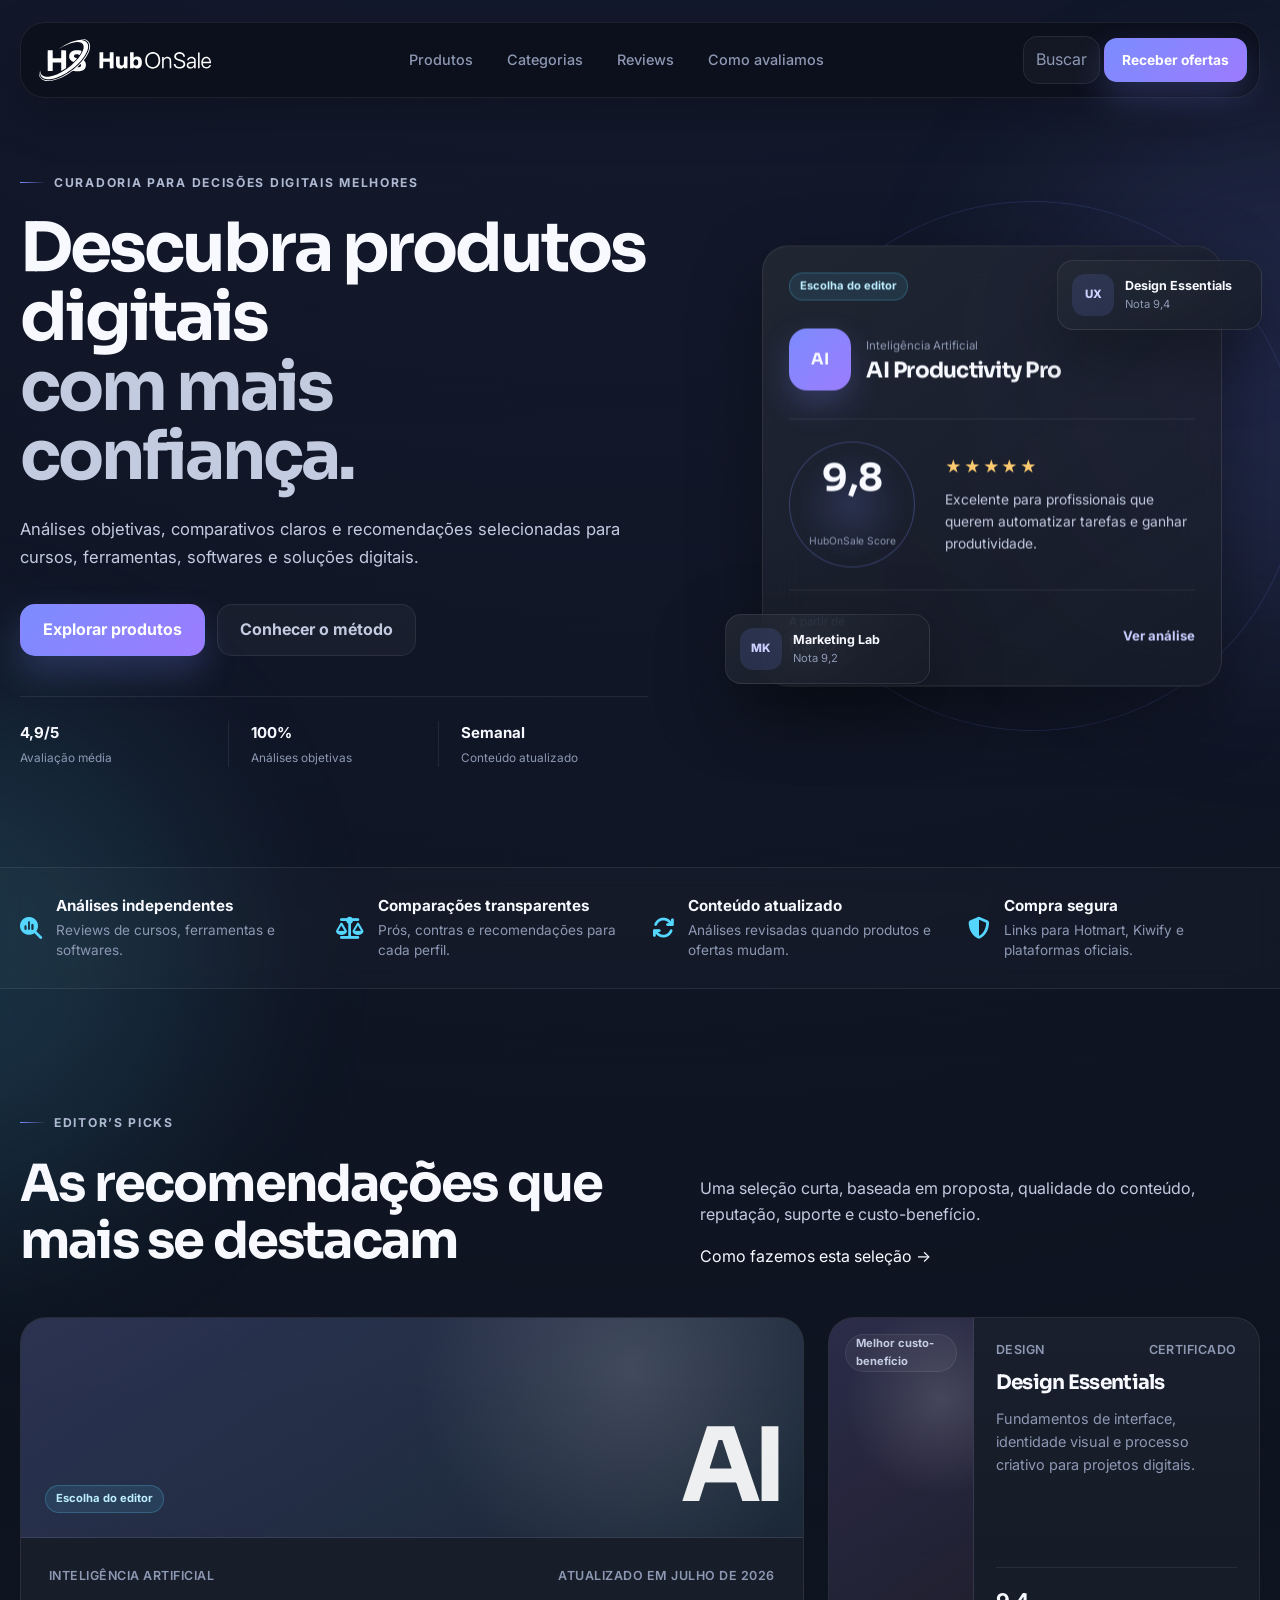
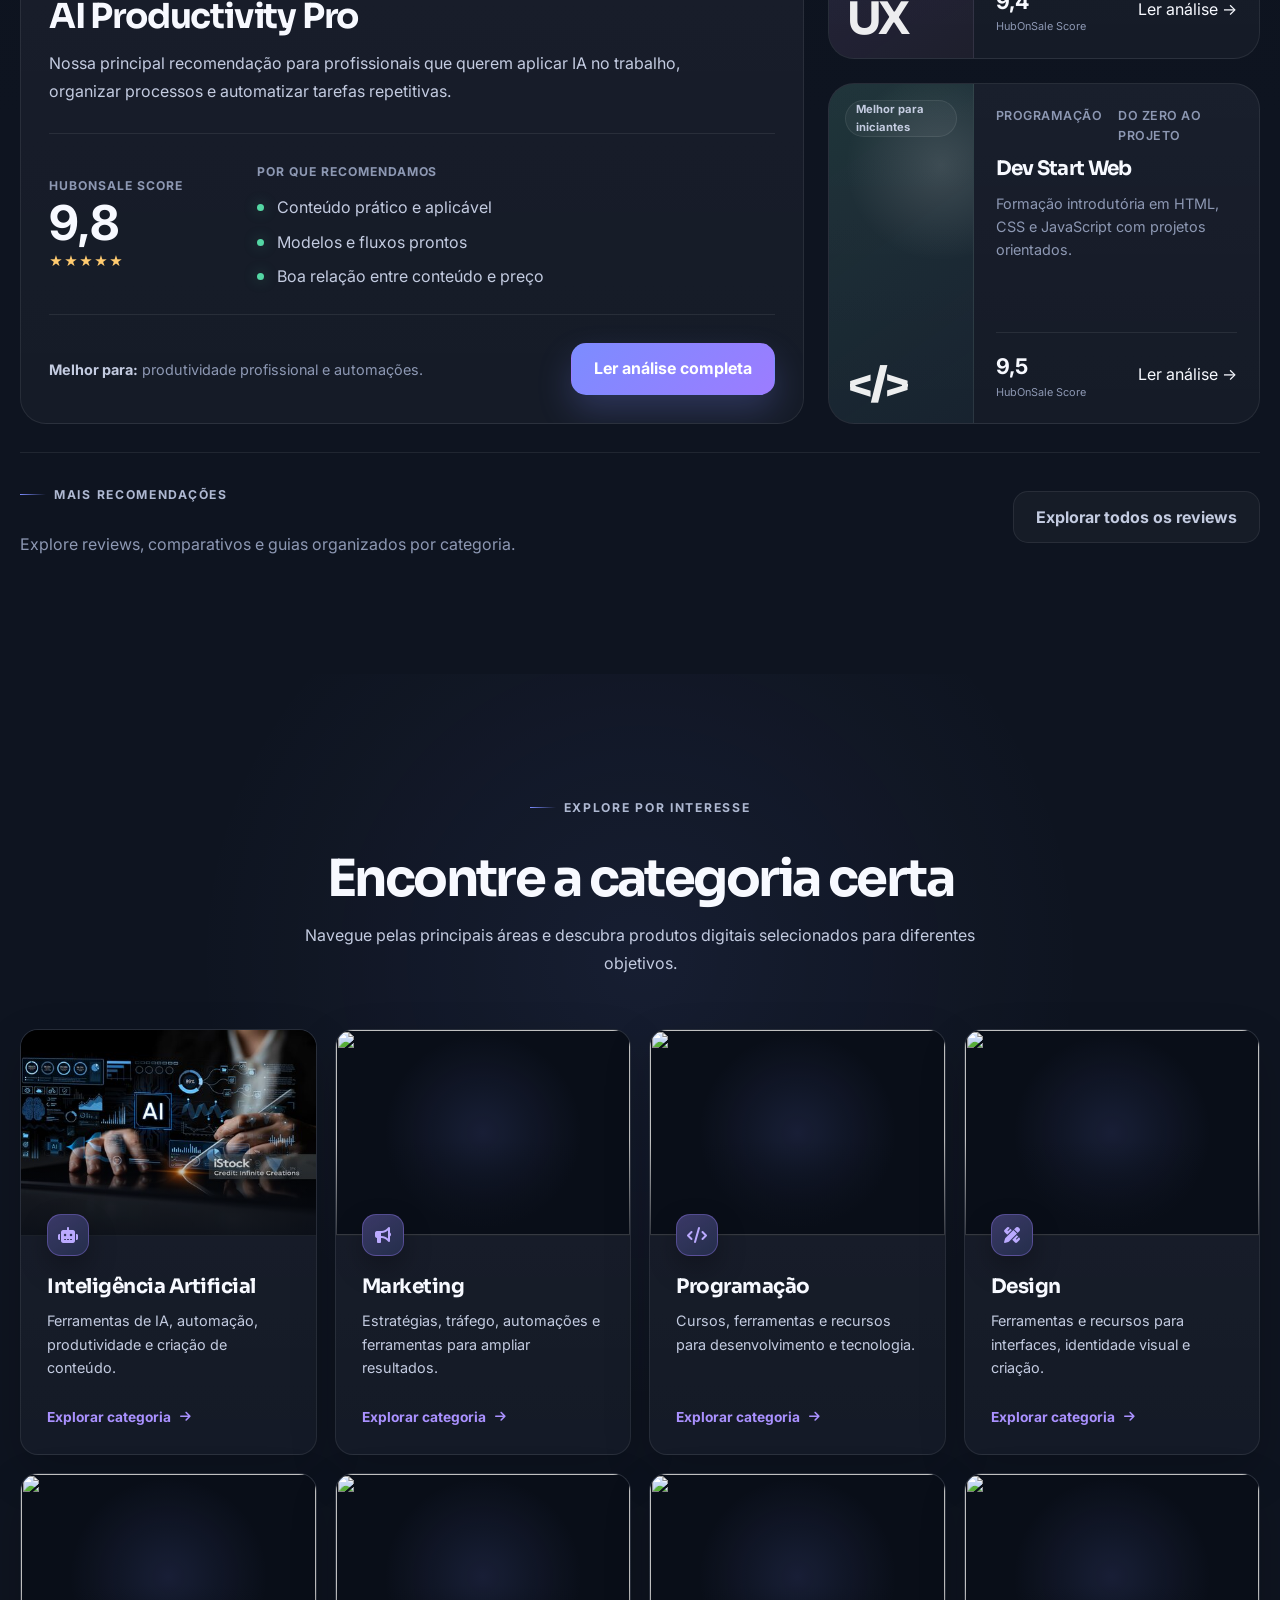
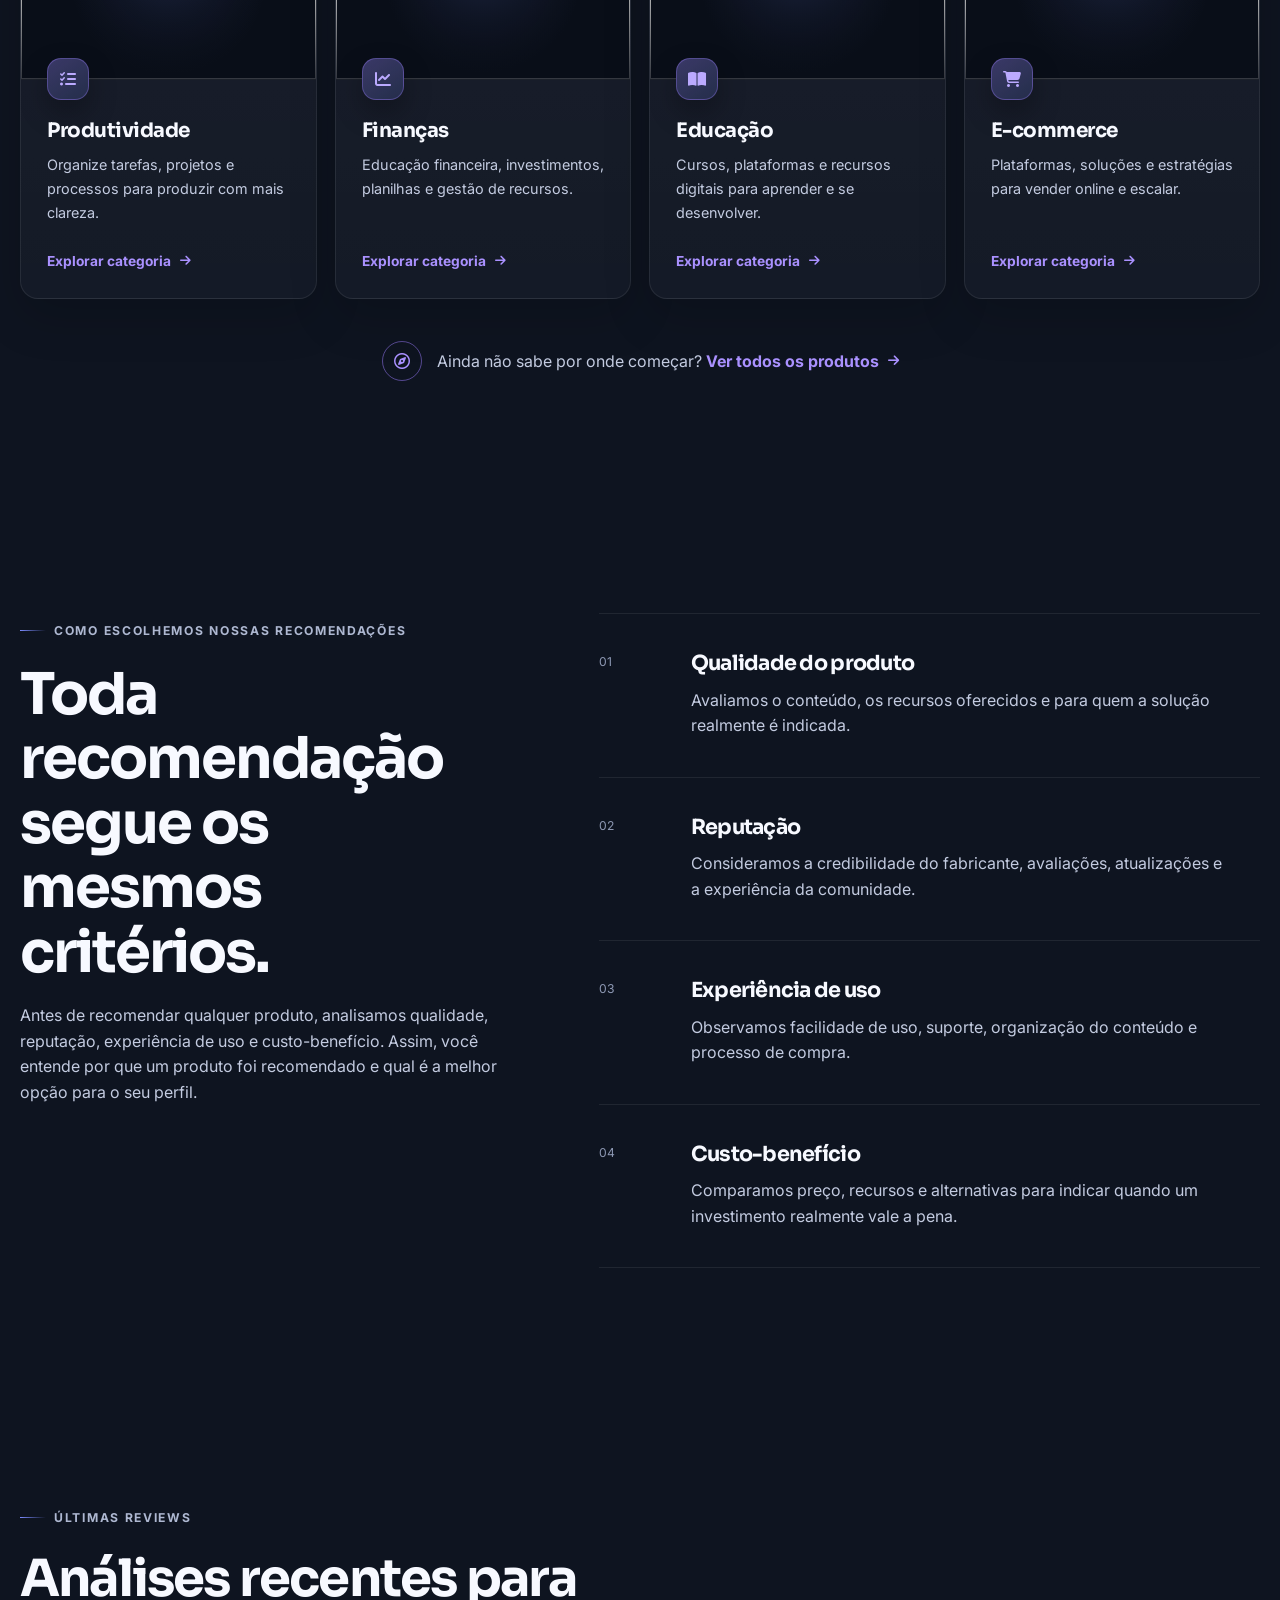
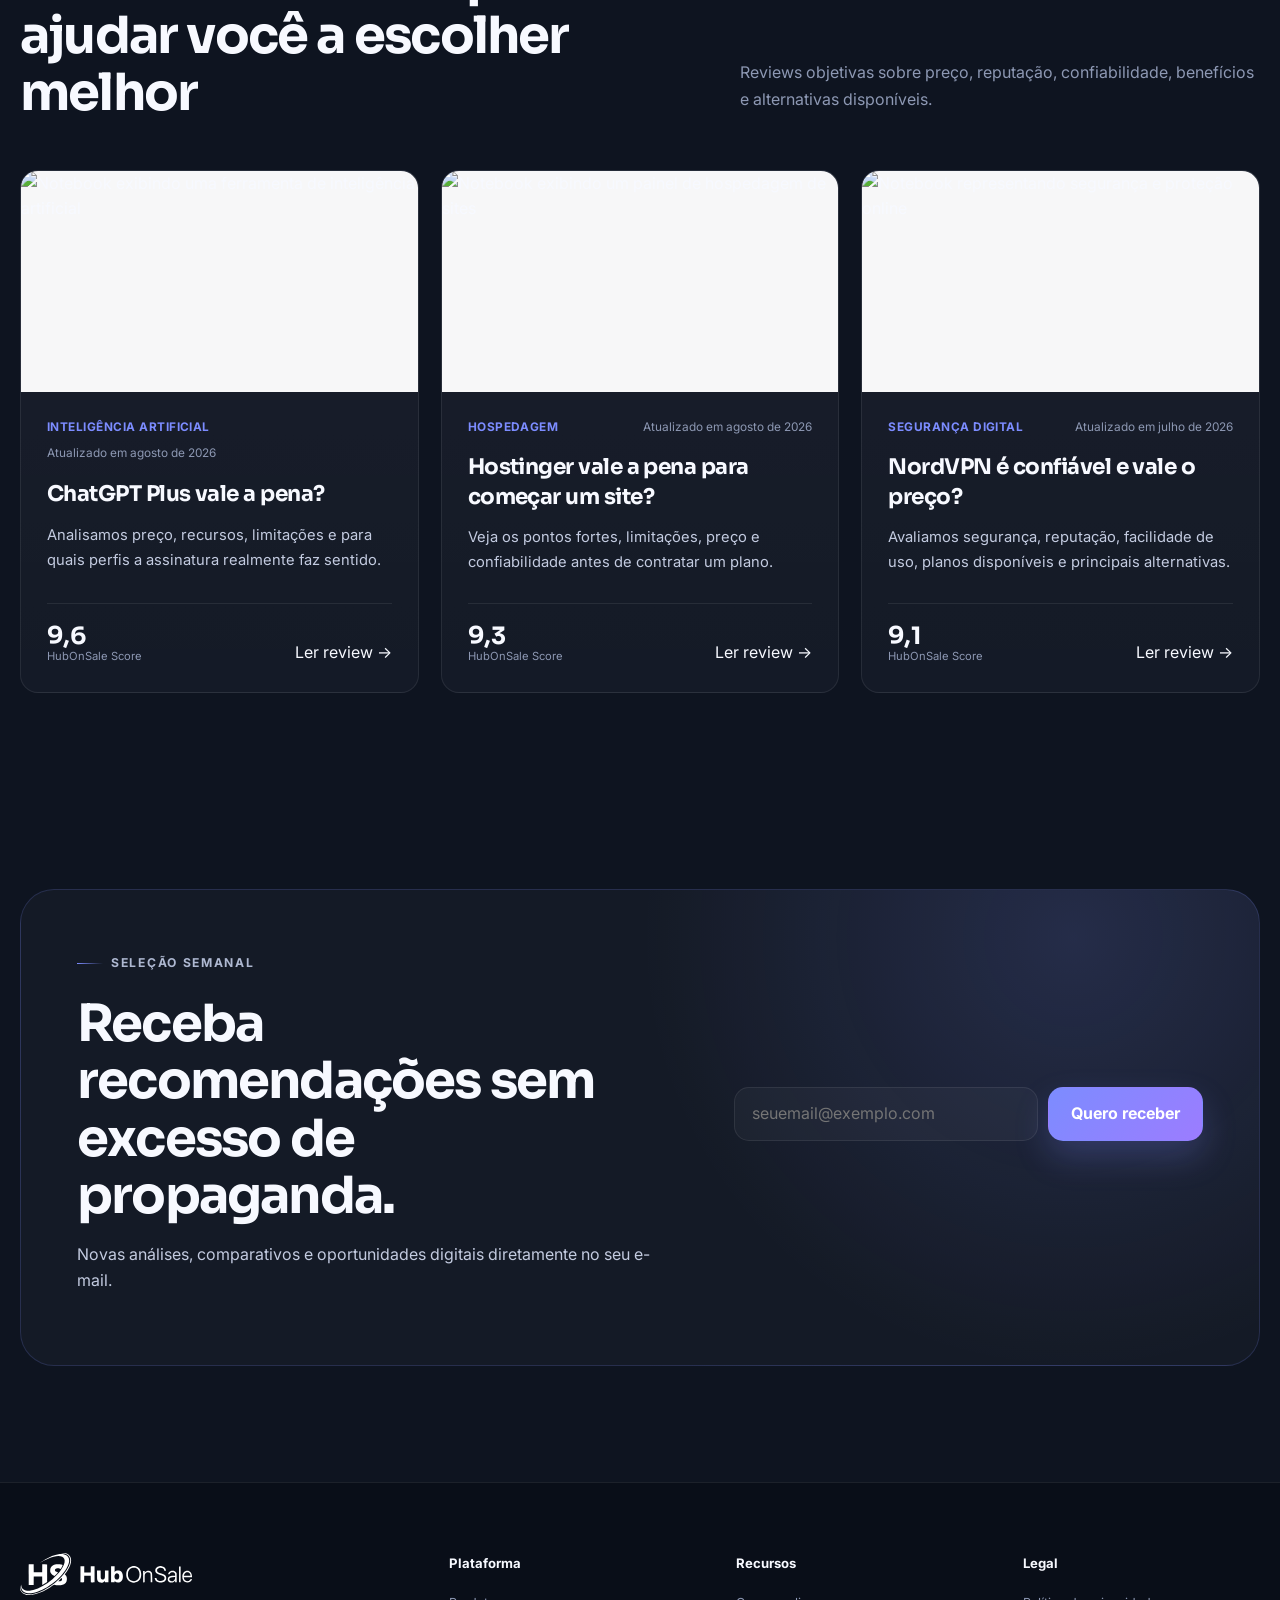
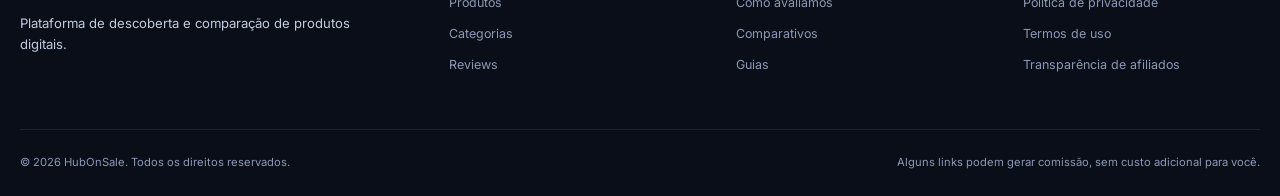
==== index.html @ 782e0d9f "feat: add latest reviews section with responsive design and updated content" ====
<!DOCTYPE html>
<html lang="pt-BR">
<head>
  <meta charset="UTF-8">
  <meta name="viewport" content="width=device-width, initial-scale=1.0">
  <meta name="description" content="Descubra, compare e escolha produtos digitais com análises objetivas e recomendações selecionadas pela HubOnSale.">
  <meta name="theme-color" content="#0b0f19">

  <title>HubOnSale | Recomendações e reviews de produtos digitais</title>

  <link rel="preconnect" href="https://fonts.googleapis.com">
  <link rel="preconnect" href="https://fonts.gstatic.com" crossorigin>
  <link rel="stylesheet" href="https://cdnjs.cloudflare.com/ajax/libs/font-awesome/6.5.2/css/all.min.css" />
  <link href="https://fonts.googleapis.com/css2?family=Inter:wght@400;500;600;700;800&family=Sora:wght@600;700&display=swap" rel="stylesheet">
  <link rel="icon" href="/favicon.svg" type="image/svg+xml">
  <link rel="icon" href="/favicon.ico" sizes="any">
  <link rel="apple-touch-icon" href="/apple-touch-icon.png">
  <link rel="manifest" href="/site.webmanifest">

  <link rel="stylesheet" href="css/style.css">
  <link rel="stylesheet" href="css/home-v1.css">
</head>

<body>
  <a class="skip-link" href="#conteudo">Ir para o conteúdo</a>

  <div class="site-glow site-glow--one" aria-hidden="true"></div>
  <div class="site-glow site-glow--two" aria-hidden="true"></div>

  <header class="site-header">
    <div class="nav-shell">
      <a class="brand" href="index.html" aria-label="HubOnSale">
        <img
          src="img/brand/hubonsale-logo-white.svg"
          alt="HubOnSale">
      </a>

      <nav class="main-nav aria-label="Navegação principal"">
        <a href="#produtos">Produtos</a>
        <a href="#categorias">Categorias</a>
        <a href="review-camera.html">Reviews</a>
        <a href="#metodologia">Como avaliamos</a>
      </nav>

      <div class="nav-actions">
        <button class="search-trigger">Buscar</button>
        <a class="btn btn-primary btn-small" href="#newsletter">
          Receber ofertas
        </a>
      </div>
    </div>
  </header>

  <main id="conteudo">
    <section class="hero section">
      <div class="container hero-grid">
        <div class="hero-copy">
          <span class="eyebrow">Curadoria para decisões digitais melhores</span>

          <h1>
            Descubra produtos digitais
            <span>com mais confiança.</span>
          </h1>

          <p class="hero-text">
            Análises objetivas, comparativos claros e recomendações selecionadas
            para cursos, ferramentas, softwares e soluções digitais.
          </p>

          <div class="hero-actions">
            <a class="btn btn-primary" href="#produtos">Explorar produtos</a>
            <a class="btn btn-secondary" href="#metodo">Conhecer o método</a>
          </div>

          <div class="hero-proof" aria-label="Indicadores de confiança">
            <div>
              <strong>4,9/5</strong>
              <span>Avaliação média</span>
            </div>
            <div>
              <strong>100%</strong>
              <span>Análises objetivas</span>
            </div>
            <div>
              <strong>Semanal</strong>
              <span>Conteúdo atualizado</span>
            </div>
          </div>
        </div>

        <div class="hero-visual" aria-label="Exemplo de avaliação HubOnSale">
          <div class="visual-orbit visual-orbit--large" aria-hidden="true"></div>
          <div class="visual-orbit visual-orbit--small" aria-hidden="true"></div>

          <article class="score-card glass-card">
            <div class="score-card__top">
              <span class="chip chip-accent">Escolha do editor</span>
              <span class="verified">Verificado</span>
            </div>

            <div class="score-card__product">
              <div class="product-avatar">AI</div>
              <div>
                <span class="card-kicker">Inteligência Artificial</span>
                <h2>AI Productivity Pro</h2>
              </div>
            </div>

            <div class="score-card__body">
              <div class="score-ring">
                <strong>9,8</strong>
                <span>HubOnSale Score</span>
              </div>

              <div class="score-details">
                <div class="stars" aria-label="5 de 5 estrelas">★★★★★</div>
                <p>Excelente para profissionais que querem automatizar tarefas e ganhar produtividade.</p>
              </div>
            </div>

            <div class="score-card__footer">
              <div>
                <span>A partir de</span>
                <strong>R$ 97</strong>
              </div>
              <a href="#produtos">Ver análise</a>
            </div>
          </article>

          <div class="mini-card mini-card--top glass-card">
            <span class="mini-card__icon">UX</span>
            <div>
              <strong>Design Essentials</strong>
              <span>Nota 9,4</span>
            </div>
          </div>

          <div class="mini-card mini-card--bottom glass-card">
            <span class="mini-card__icon">MK</span>
            <div>
              <strong>Marketing Lab</strong>
              <span>Nota 9,2</span>
            </div>
          </div>
        </div>
      </div>
    </section>

    <section class="trust-strip" aria-label="Por que confiar na HubOnSale">
      <div class="container trust-grid">

        <article class="trust-item">
          <i class="fa-solid fa-magnifying-glass-chart" aria-hidden="true"></i>
          <div>
            <strong>Análises independentes</strong>
            <span>Reviews de cursos, ferramentas e softwares.</span>
          </div>
        </article>

        <article class="trust-item">
          <i class="fa-solid fa-scale-balanced" aria-hidden="true"></i>
          <div>
            <strong>Comparações transparentes</strong>
            <span>Prós, contras e recomendações para cada perfil.</span>
          </div>
        </article>
       
        <article class="trust-item">
          <i class="fa-solid fa-arrows-rotate" aria-hidden="true"></i>
          <div>
            <strong>Conteúdo atualizado</strong>
            <span>Análises revisadas quando produtos e ofertas mudam.</span>
          </div>
        </article>

        <article class="trust-item">
          <i class="fa-solid fa-shield-halved" aria-hidden="true"></i>
          <div>
            <strong>Compra segura</strong>
            <span>Links para Hotmart, Kiwify e plataformas oficiais.</span>
          </div>
        </article>

      </div>
    </section>

    <section class="section editor-picks-section" id="produtos" aria-labelledby="editor-picks-title">
      <div class="container">
        <div class="section-heading editor-picks-heading">
          <div>
            <span class="eyebrow">Editor’s Picks</span>
            <h2 id="editor-picks-title">As recomendações que mais se destacam</h2>
          </div>
          <div class="editor-picks-intro">
            <p>Uma seleção curta, baseada em proposta, qualidade do conteúdo, reputação, suporte e custo-benefício.</p>
            <a class="inline-link" href="#metodo">Como fazemos esta seleção <span aria-hidden="true">→</span></a>
          </div>
        </div>

        <div class="editor-picks-layout">
          <article class="editor-pick editor-pick--primary">
            <div class="editor-pick__visual visual-ai" aria-hidden="true">
              <span class="chip chip-accent">Escolha do editor</span>
              <span class="editor-pick__symbol">AI</span>
            </div>
            <div class="editor-pick__content">
              <div class="editor-pick__meta"><span>Inteligência Artificial</span><span>Atualizado em julho de 2026</span></div>
              <h3>AI Productivity Pro</h3>
              <p class="editor-pick__summary">Nossa principal recomendação para profissionais que querem aplicar IA no trabalho, organizar processos e automatizar tarefas repetitivas.</p>
              <div class="editor-pick__verdict">
                <div class="editor-pick__score" aria-label="HubOnSale Score 9,8 de 10"><span>HubOnSale Score</span><strong>9,8</strong><small aria-hidden="true">★★★★★</small></div>
                <div><span class="editor-pick__label">Por que recomendamos</span><ul class="editor-pick__reasons"><li>Conteúdo prático e aplicável</li><li>Modelos e fluxos prontos</li><li>Boa relação entre conteúdo e preço</li></ul></div>
              </div>
              <div class="editor-pick__footer"><p><strong>Melhor para:</strong> produtividade profissional e automações.</p><a class="btn btn-primary" href="#">Ler análise completa</a></div>
            </div>
          </article>

          <div class="editor-picks-secondary">
            <article class="editor-pick editor-pick--compact">
              <div class="editor-pick__visual visual-design" aria-hidden="true"><span class="chip chip-muted">Melhor custo-benefício</span><span class="editor-pick__symbol">UX</span></div>
              <div class="editor-pick__content">
                <div class="editor-pick__meta"><span>Design</span><span>Certificado</span></div>
                <h3>Design Essentials</h3><p>Fundamentos de interface, identidade visual e processo criativo para projetos digitais.</p>
                <div class="editor-pick__compact-footer"><div class="editor-pick__compact-score"><strong>9,4</strong><span>HubOnSale Score</span></div><a class="inline-link" href="#">Ler análise <span aria-hidden="true">→</span></a></div>
              </div>
            </article>
            <article class="editor-pick editor-pick--compact">
              <div class="editor-pick__visual visual-code" aria-hidden="true"><span class="chip chip-muted">Melhor para iniciantes</span><span class="editor-pick__symbol">&lt;/&gt;</span></div>
              <div class="editor-pick__content">
                <div class="editor-pick__meta"><span>Programação</span><span>Do zero ao projeto</span></div>
                <h3>Dev Start Web</h3><p>Formação introdutória em HTML, CSS e JavaScript com projetos orientados.</p>
                <div class="editor-pick__compact-footer"><div class="editor-pick__compact-score"><strong>9,5</strong><span>HubOnSale Score</span></div><a class="inline-link" href="#">Ler análise <span aria-hidden="true">→</span></a></div>
              </div>
            </article>
          </div>
        </div>

        <div class="editor-picks-more">
          <div><span class="eyebrow">Mais recomendações</span><p>Explore reviews, comparativos e guias organizados por categoria.</p></div>
          <a class="btn btn-secondary" href="#reviews">Explorar todos os reviews</a>
        </div>
      </div>
    </section>

    <section class="section interest-section" id="categorias">
  <div class="container">

    <div class="interest-heading">
      <span class="eyebrow">Explore por interesse</span>
      <h2>Encontre a categoria certa</h2>
      <p>
        Navegue pelas principais áreas e descubra produtos digitais
        selecionados para diferentes objetivos.
      </p>
    </div>

     <!-- Grid de Categorias (8 Cards) -->
    <div class="interest-grid">

      <a class="interest-card" href="#" aria-label="Explorar Inteligência Artificial">
        <div class="interest-card__visual">
          <img
            src="img/home/ia-automa.jpg"
            alt=""
            width="600"
            height="360"
            loading="lazy">
        </div>

        <div class="interest-card__content">
          <span class="interest-card__icon" aria-hidden="true">
            <i class="fa-solid fa-robot"></i>
          </span>

          <h3>Inteligência Artificial</h3>

          <p>
            Ferramentas de IA, automação, produtividade e criação de conteúdo.
          </p>

          <span class="interest-card__link">
            Explorar categoria
            <i class="fa-solid fa-arrow-right" aria-hidden="true"></i>
          </span>
        </div>
      </a>

      <a class="interest-card" href="#" aria-label="Explorar Marketing">
        <div class="interest-card__visual">
          <img
            src="https://picsum.photos/id/0/400/250"
            alt=""
            width="600"
            height="360"
            loading="lazy">
        </div>

        <div class="interest-card__content">
          <span class="interest-card__icon" aria-hidden="true">
            <i class="fa-solid fa-bullhorn"></i>
          </span>

          <h3>Marketing</h3>

          <p>
            Estratégias, tráfego, automações e ferramentas para ampliar resultados.
          </p>

          <span class="interest-card__link">
            Explorar categoria
            <i class="fa-solid fa-arrow-right" aria-hidden="true"></i>
          </span>
        </div>
      </a>

      <a class="interest-card" href="#" aria-label="Explorar Programação">
        <div class="interest-card__visual">
          <img
            src="https://picsum.photos/id/1/400/250"
            alt=""
            width="600"
            height="360"
            loading="lazy">
        </div>

        <div class="interest-card__content">
          <span class="interest-card__icon" aria-hidden="true">
            <i class="fa-solid fa-code"></i>
          </span>

          <h3>Programação</h3>

          <p>
            Cursos, ferramentas e recursos para desenvolvimento e tecnologia.
          </p>

          <span class="interest-card__link">
            Explorar categoria
            <i class="fa-solid fa-arrow-right" aria-hidden="true"></i>
          </span>
        </div>
      </a>

      <a class="interest-card" href="#" aria-label="Explorar Design">
        <div class="interest-card__visual">
          <img
            src="https://picsum.photos/id/106/400/250"
            alt=""
            width="600"
            height="360"
            loading="lazy">
        </div>

        <div class="interest-card__content">
          <span class="interest-card__icon" aria-hidden="true">
            <i class="fa-solid fa-pen-ruler"></i>
          </span>

          <h3>Design</h3>

          <p>
            Ferramentas e recursos para interfaces, identidade visual e criação.
          </p>

          <span class="interest-card__link">
            Explorar categoria
            <i class="fa-solid fa-arrow-right" aria-hidden="true"></i>
          </span>
        </div>
      </a>

      <a class="interest-card" href="#" aria-label="Explorar Produtividade">
        <div class="interest-card__visual">
          <img
            src="https://picsum.photos/id/119/400/250"
            alt=""
            width="600"
            height="360"
            loading="lazy">
        </div>

        <div class="interest-card__content">
          <span class="interest-card__icon" aria-hidden="true">
            <i class="fa-solid fa-list-check"></i>
          </span>

          <h3>Produtividade</h3>

          <p>
            Organize tarefas, projetos e processos para produzir com mais clareza.
          </p>

          <span class="interest-card__link">
            Explorar categoria
            <i class="fa-solid fa-arrow-right" aria-hidden="true"></i>
          </span>
        </div>
      </a>

      <a class="interest-card" href="#" aria-label="Explorar Finanças">
        <div class="interest-card__visual">
          <img
            src="https://picsum.photos/id/180/400/250"
            alt=""
            width="600"
            height="360"
            loading="lazy">
        </div>

        <div class="interest-card__content">
          <span class="interest-card__icon" aria-hidden="true">
            <i class="fa-solid fa-chart-line"></i>
          </span>

          <h3>Finanças</h3>

          <p>
            Educação financeira, investimentos, planilhas e gestão de recursos.
          </p>

          <span class="interest-card__link">
            Explorar categoria
            <i class="fa-solid fa-arrow-right" aria-hidden="true"></i>
          </span>
        </div>
      </a>

      <a class="interest-card" href="#" aria-label="Explorar Educação">
        <div class="interest-card__visual">
          <img
            src="https://picsum.photos/id/0/400/250"
            alt=""
            width="600"
            height="360"
            loading="lazy">
        </div>

        <div class="interest-card__content">
          <span class="interest-card__icon" aria-hidden="true">
            <i class="fa-solid fa-book-open"></i>
          </span>

          <h3>Educação</h3>

          <p>
            Cursos, plataformas e recursos digitais para aprender e se desenvolver.
          </p>

          <span class="interest-card__link">
            Explorar categoria
            <i class="fa-solid fa-arrow-right" aria-hidden="true"></i>
          </span>
        </div>
      </a>

      <a class="interest-card" href="review-camera.html" aria-label="Explorar E-commerce">
        <div class="interest-card__visual">
          <img
            src="https://picsum.photos/id/250/400/250"
            alt=""
            width="600"
            height="360"
            loading="lazy">
        </div>

        <div class="interest-card__content">
          <span class="interest-card__icon" aria-hidden="true">
            <i class="fa-solid fa-cart-shopping"></i>
          </span>

          <h3>E-commerce</h3>

          <p>
            Plataformas, soluções e estratégias para vender online e escalar.
          </p>

          <span class="interest-card__link">
            Explorar categoria
            <i class="fa-solid fa-arrow-right" aria-hidden="true"></i>
          </span>
        </div>
      </a>

    </div>

    <div class="interest-footer">
      <span class="interest-footer__icon" aria-hidden="true">
        <i class="fa-regular fa-compass"></i>
      </span>

      <p>
        Ainda não sabe por onde começar?
        <a href="#produtos">
          Ver todos os produtos
          <i class="fa-solid fa-arrow-right" aria-hidden="true"></i>
        </a>
      </p>
    </div>

  </div>
</section>

    <section class="section" id="metodologia">
  <div class="container method-grid">

    <div class="method-copy">
      <span class="eyebrow">Como escolhemos nossas recomendações</span>

      <h2>Toda recomendação segue os mesmos critérios.</h2>

      <p>
        Antes de recomendar qualquer produto, analisamos qualidade,
        reputação, experiência de uso e custo-benefício. Assim, você
        entende por que um produto foi recomendado e qual é a melhor
        opção para o seu perfil.
      </p>
    </div>

    <div class="method-list">

      <article>
        <span>01</span>
        <div>
          <h3>Qualidade do produto</h3>
          <p>
            Avaliamos o conteúdo, os recursos oferecidos e para quem
            a solução realmente é indicada.
          </p>
        </div>
      </article>

      <article>
        <span>02</span>
        <div>
          <h3>Reputação</h3>
          <p>
            Consideramos a credibilidade do fabricante, avaliações,
            atualizações e a experiência da comunidade.
          </p>
        </div>
      </article>

      <article>
        <span>03</span>
        <div>
          <h3>Experiência de uso</h3>
          <p>
            Observamos facilidade de uso, suporte, organização do
            conteúdo e processo de compra.
          </p>
        </div>
      </article>

      <article>
        <span>04</span>
        <div>
          <h3>Custo-benefício</h3>
          <p>
            Comparamos preço, recursos e alternativas para indicar
            quando um investimento realmente vale a pena.
          </p>
        </div>
      </article>

    </div>

  </div>
</section>

    <section class="section latest-reviews-section" id="reviews">
      <div class="container">

        <div class="section-heading latest-reviews-heading">
          <div>
          <span class="eyebrow">Últimas reviews</span>
          <h2>Análises recentes para ajudar você a escolher melhor</h2>
        </div>

        <p>
          Reviews objetivas sobre preço, reputação, confiabilidade,
          benefícios e alternativas disponíveis.
        </p>
      </div>

      <div class="latest-reviews-grid">

        <article class="latest-review-card">
          <a class="latest-review-card__image" href="review-chatgpt-plus.html" aria-label="Ler review do ChatGPT Plus">
           <img src="https://images.unsplash.com/photo-1496171367470-9ed9a91ea931" alt="Notebook exibindo uma ferramenta de inteligência artificial" width="600" height="360" loading="lazy">
          </a>

          <div class="latest-review-card__content">
            <div class="latest-review-card__meta">
              <span>Inteligência Artificial</span>
              <time datetime="2026-08-04">Atualizado em agosto de 2026</time>
            </div>

            <h3>
              <a href="review-chatgpt-plus.html">
              ChatGPT Plus vale a pena?
              </a>
            </h3>

            <p>
              Analisamos preço, recursos, limitações e para quais perfis
              a assinatura realmente faz sentido.
            </p>

            <div class="latest-review-card__footer">
              <span class="latest-review-card__score">
                <strong>9,6</strong>
                HubOnSale Score
              </span>

              <a class="inline-link" href="review-chatgpt-plus.html">
                Ler review
                <span aria-hidden="true">→</span>
              </a>
            </div>
          </div>
        </article>

        <article class="latest-review-card">
          <a
          class="latest-review-card__image"
          href="review-hostinger.html"
          aria-label="Ler review da Hostinger"
        >
          <img
            src="https://images.unsplash.com/photo-1518770660439-4636190af475"
            alt="Notebook exibindo um painel de hospedagem de sites"
            width="600"
            height="360"
            loading="lazy"
          >
        </a>

        <div class="latest-review-card__content">
          <div class="latest-review-card__meta">
            <span>Hospedagem</span>
            <time datetime="2026-08-01">Atualizado em agosto de 2026</time>
          </div>

          <h3>
            <a href="review-hostinger.html">
              Hostinger vale a pena para começar um site?
            </a>
          </h3>

          <p>
            Veja os pontos fortes, limitações, preço e confiabilidade
            antes de contratar um plano.
          </p>

          <div class="latest-review-card__footer">
            <span class="latest-review-card__score">
              <strong>9,3</strong>
              HubOnSale Score
            </span>

            <a class="inline-link" href="review-hostinger.html">
              Ler review
              <span aria-hidden="true">→</span>
            </a>
          </div>
        </div>
      </article>

      <article class="latest-review-card">
        <a
          class="latest-review-card__image"
          href="review-nordvpn.html"
          aria-label="Ler review da NordVPN"
        >
          <img
            src="https://images.unsplash.com/photo-1516321318423-f06f85e504b3"
            alt="Notebook representando segurança e proteção online"
            width="600"
            height="360"
            loading="lazy"
          >
        </a>

        <div class="latest-review-card__content">
          <div class="latest-review-card__meta">
            <span>Segurança digital</span>
            <time datetime="2026-07-28">Atualizado em julho de 2026</time>
          </div>

          <h3>
            <a href="review-nordvpn.html">
              NordVPN é confiável e vale o preço?
            </a>
          </h3>

          <p>
            Avaliamos segurança, reputação, facilidade de uso,
            planos disponíveis e principais alternativas.
          </p>

          <div class="latest-review-card__footer">
            <span class="latest-review-card__score">
              <strong>9,1</strong>
              HubOnSale Score
            </span>

            <a class="inline-link" href="review-nordvpn.html">
              Ler review
              <span aria-hidden="true">→</span>
            </a>
          </div>
        </div>
      </article>

    </div>

  </div>
</section>

    <section class="newsletter section">
      <div class="container newsletter-card">
        <div>
          <span class="eyebrow">Seleção semanal</span>
          <h2>Receba recomendações sem excesso de propaganda.</h2>
          <p>Novas análises, comparativos e oportunidades digitais diretamente no seu e-mail.</p>
        </div>

        <form id="newsletterForm" class="newsletter-form">
          <label>
            <span class="sr-only">Seu melhor e-mail</span>
            <input type="email" placeholder="seuemail@exemplo.com" required>
          </label>
          <button class="btn btn-primary" type="submit">Quero receber</button>
          <small id="newsletterMessage" aria-live="polite"></small>
        </form>
      </div>
    </section>
  </main>

  <footer class="site-footer">
    <div class="container footer-grid">
      <div>
        <a class="brand footer-brand" href="index.html" aria-label="HubOnSale">
          <img
            src="img/brand/hubonsale-logo-white.svg"
            alt="HubOnSale">
        </a>
        <p>
          Plataforma de descoberta e comparação de produtos digitais.
        </p>
      </div>

      <div>
        <strong>Plataforma</strong>
        <a href="#produtos">Produtos</a>
        <a href="#categorias">Categorias</a>
        <a href="#reviews">Reviews</a>
      </div>

      <div>
        <strong>Recursos</strong>
        <a href="#metodo">Como avaliamos</a>
        <a href="#">Comparativos</a>
        <a href="#">Guias</a>
      </div>

      <div>
        <strong>Legal</strong>
        <a href="#">Política de privacidade</a>
        <a href="#">Termos de uso</a>
        <a href="#">Transparência de afiliados</a>
      </div>
    </div>

    <div class="container footer-bottom">
      <p>© 2026 HubOnSale. Todos os direitos reservados.</p>
      <p>
        Alguns links podem gerar comissão, sem custo adicional para você.
      </p>
    </div>
  </footer>

  <div class="search-modal" id="searchModal" hidden>
    <button class="search-modal__backdrop" type="button" aria-label="Fechar busca"></button>
    <div class="search-modal__panel" role="dialog" aria-modal="true" aria-labelledby="searchModalTitle">
      <div class="search-modal__header">
        <div>
          <span class="eyebrow">Busca rápida</span>
          <h2 id="searchModalTitle">Encontre produtos e categorias</h2>
        </div>
        <button class="modal-close" type="button" aria-label="Fechar">×</button>
      </div>

      <label class="search-field modal-search">
        <span class="search-icon" aria-hidden="true"></span>
        <input id="modalSearchInput" type="search" placeholder="Digite para buscar...">
      </label>

      <div class="search-suggestions">
        <span>Pesquisas sugeridas</span>
        <button type="button" data-query="Inteligência Artificial">Inteligência Artificial</button>
        <button type="button" data-query="Marketing">Marketing</button>
        <button type="button" data-query="Programação">Programação</button>
        <button type="button" data-query="Design">Design</button>
      </div>
    </div>
  </div>


  <!-- Compatibilidade temporária com o filtro da Home original.
       Pode ser removida quando main.js validar a existência dos elementos. -->
  <div hidden aria-hidden="true">
    <input id="searchInput" type="search" tabindex="-1">
    <select id="categoryFilter" tabindex="-1"><option value="all">Todas</option></select>
    <p id="noResults"></p>
  </div>

  <script type="module" src="js/main.js"></script>
</body>
</html>
---- css/style.css ----
/* HubOnSale — ponto único de entrada dos estilos */

@import url("./base/variables.css");
@import url("./base/reset.css");

@import url("./components/navbar.css");
@import url("./components/buttons.css");
@import url("./components/search-modal.css");

@import url("./sections/hero.css");
@import url("./sections/products.css");
@import url("./sections/categories.css");
@import url("./sections/method.css");
@import url("./sections/reviews.css");
@import url("./sections/newsletter.css");
@import url("./sections/footer.css");

@import url("./base/responsive.css");
---- css/home-v1.css ----
/* HubOnSale Home V2 — camada editorial para Editor's Picks */
.editor-picks-section {
  position: relative;
}

.editor-picks-heading {
  align-items: end;
}

.editor-picks-intro {
  max-width: 560px;
}

.editor-picks-intro p {
  margin-bottom: 16px;
}

.editor-picks-layout {
  display: grid;
  grid-template-columns: minmax(0, 1.45fr) minmax(320px, 0.8fr);
  gap: 24px;
  align-items: stretch;
}

.editor-pick {
  overflow: hidden;
  border: 1px solid var(--line);
  border-radius: var(--radius-lg);
  background: linear-gradient(180deg, rgba(255,255,255,.035), rgba(255,255,255,.015)), var(--surface-soft);
  transition: transform var(--transition), border-color var(--transition), background var(--transition);
}

.editor-pick:hover {
  transform: translateY(-3px);
  border-color: var(--line-strong);
}

.editor-pick:focus-within {
  outline: 2px solid var(--accent);
  outline-offset: 4px;
}

.editor-pick__visual {
  position: relative;
  display: flex;
  align-items: flex-end;
  justify-content: space-between;
  min-height: 220px;
  padding: 24px;
  border-bottom: 1px solid var(--line);
}

.editor-pick__visual::after {
  content: "";
  position: absolute;
  inset: 0;
  background: radial-gradient(circle at 78% 24%, rgba(255,255,255,.14), transparent 34%);
  pointer-events: none;
}

.editor-pick__symbol {
  position: relative;
  z-index: 1;
  color: rgba(255,255,255,.92);
  font-family: "Sora", sans-serif;
  font-size: clamp(3.5rem, 8vw, 6.5rem);
  font-weight: 700;
  letter-spacing: -.08em;
  line-height: .9;
}

.editor-pick__content {
  padding: 28px;
}

.editor-pick__meta {
  display: flex;
  justify-content: space-between;
  gap: 16px;
  margin-bottom: 12px;
  color: var(--muted);
  font-size: .78rem;
  font-weight: 600;
  letter-spacing: .04em;
  text-transform: uppercase;
}

.editor-pick h3 {
  margin: 0 0 12px;
  font-size: clamp(1.5rem, 3vw, 2.15rem);
  letter-spacing: -.035em;
}

.editor-pick__summary {
  max-width: 64ch;
  color: var(--text-soft);
  font-size: 1rem;
  line-height: 1.75;
}

.editor-pick__verdict {
  display: grid;
  grid-template-columns: 180px 1fr;
  gap: 28px;
  align-items: center;
  margin: 28px 0;
  padding: 24px 0;
  border-top: 1px solid var(--line);
  border-bottom: 1px solid var(--line);
}

.editor-pick__score {
  display: grid;
  gap: 4px;
}

.editor-pick__score span,
.editor-pick__label {
  color: var(--muted);
  font-size: .76rem;
  font-weight: 700;
  letter-spacing: .08em;
  text-transform: uppercase;
}

.editor-pick__score strong {
  color: var(--text);
  font-size: 3rem;
  line-height: 1;
}

.editor-pick__score small {
  color: var(--warning);
  letter-spacing: .08em;
}

.editor-pick__reasons {
  display: grid;
  gap: 9px;
  margin: 12px 0 0;
  padding: 0;
  list-style: none;
}

.editor-pick__reasons li {
  position: relative;
  padding-left: 20px;
  color: var(--text-soft);
}

.editor-pick__reasons li::before {
  content: "";
  position: absolute;
  top: .55em;
  left: 0;
  width: 7px;
  height: 7px;
  border-radius: 50%;
  background: var(--success);
  box-shadow: 0 0 14px rgba(84,215,164,.35);
}

.editor-pick__footer,
.editor-pick__compact-footer,
.editor-picks-more {
  display: flex;
  align-items: center;
  justify-content: space-between;
  gap: 20px;
}

.editor-pick__footer p {
  margin: 0;
  color: var(--muted);
  font-size: .9rem;
}

.editor-pick__footer p strong {
  color: var(--text-soft);
}

.editor-picks-secondary {
  display: grid;
  grid-template-rows: repeat(2, minmax(0, 1fr));
  gap: 24px;
}

.editor-pick--compact {
  display: grid;
  grid-template-columns: 145px 1fr;
}

.editor-pick--compact .editor-pick__visual {
  min-height: 100%;
  padding: 18px;
  border-right: 1px solid var(--line);
  border-bottom: 0;
}

.editor-pick--compact .editor-pick__symbol {
  font-size: 2.8rem;
}

.editor-pick--compact .chip {
  position: absolute;
  top: 16px;
  left: 16px;
  max-width: calc(100% - 32px);
  white-space: normal;
}

.editor-pick--compact .editor-pick__content {
  display: flex;
  flex-direction: column;
  padding: 22px;
}

.editor-pick--compact h3 {
  font-size: 1.25rem;
}

.editor-pick--compact p {
  margin: 0 0 20px;
  color: var(--muted);
  font-size: .9rem;
  line-height: 1.6;
}

.editor-pick__compact-footer {
  margin-top: auto;
  padding-top: 16px;
  border-top: 1px solid var(--line);
}

.editor-pick__compact-score {
  display: grid;
}

.editor-pick__compact-score strong {
  color: var(--text);
  font-size: 1.35rem;
}

.editor-pick__compact-score span {
  color: var(--muted);
  font-size: .68rem;
}

.editor-picks-more {
  margin-top: 28px;
  padding: 24px 0 0;
  border-top: 1px solid var(--line);
}

.editor-picks-more p {
  margin: 6px 0 0;
  color: var(--muted);
}

@media (max-width: 1024px) {
  .editor-picks-layout {
    grid-template-columns: 1fr;
  }

  .editor-picks-secondary {
    grid-template-columns: repeat(2, minmax(0, 1fr));
    grid-template-rows: auto;
  }

  .editor-pick--compact {
    grid-template-columns: 1fr;
  }

  .editor-pick--compact .editor-pick__visual {
    min-height: 180px;
    border-right: 0;
    border-bottom: 1px solid var(--line);
  }
}

@media (max-width: 720px) {
  .editor-picks-heading,
  .editor-pick__footer,
  .editor-picks-more {
    align-items: flex-start;
    flex-direction: column;
  }

  .editor-pick__visual {
    min-height: 180px;
  }

  .editor-pick__content {
    padding: 22px;
  }

  .editor-pick__meta {
    align-items: flex-start;
    flex-direction: column;
    gap: 6px;
  }

  .editor-pick__verdict {
    grid-template-columns: 1fr;
  }

  .editor-picks-secondary {
    grid-template-columns: 1fr;
  }

  .editor-pick__footer .btn,
  .editor-picks-more .btn {
    width: 100%;
  }
}

/* =========================================================
   EXPLORE POR INTERESSE
========================================================= */

.interest-section {
  position: relative;
  overflow: hidden;
  background:
    radial-gradient(
      circle at 50% 20%,
      rgba(124, 140, 255, 0.08),
      transparent 34%
    ),
    var(--bg);
}

.interest-heading {
  max-width: 760px;
  margin: 0 auto 52px;
  text-align: center;
}

.interest-heading h2 {
  margin: 12px 0 16px;
  color: var(--text);
  font-family: "Sora", sans-serif;
  font-size: clamp(2.1rem, 4vw, 3.8rem);
  line-height: 1.08;
  letter-spacing: -0.05em;
}

.interest-heading p {
  max-width: 680px;
  margin: 0 auto;
  color: var(--text-soft);
  font-size: 1rem;
  line-height: 1.7;
}

.interest-grid {
  display: grid;
  grid-template-columns: repeat(4, minmax(0, 1fr));
  gap: 18px;
}

.interest-card {
  position: relative;
  display: flex;
  min-width: 0;
  min-height: 100%;
  flex-direction: column;
  overflow: hidden;
  border: 1px solid var(--line);
  border-radius: var(--radius-md);
  background:
    linear-gradient(
      180deg,
      rgba(255, 255, 255, 0.035),
      rgba(255, 255, 255, 0.012)
    ),
    var(--surface-soft);
  box-shadow: 0 18px 48px rgba(0, 0, 0, 0.16);
  transition:
    transform var(--transition),
    border-color var(--transition),
    box-shadow var(--transition);
}

.interest-card:hover {
  transform: translateY(-5px);
  border-color: rgba(124, 140, 255, 0.38);
  box-shadow:
    0 24px 58px rgba(0, 0, 0, 0.24),
    0 0 36px rgba(124, 140, 255, 0.08);
}

.interest-card:focus-visible {
  outline: 3px solid rgba(85, 214, 255, 0.42);
  outline-offset: 4px;
}

.interest-card__visual {
  position: relative;
  min-height: 205px;
  overflow: hidden;
  border-bottom: 1px solid var(--line);
  background:
    radial-gradient(
      circle at 50% 50%,
      rgba(124, 140, 255, 0.13),
      transparent 55%
    ),
    var(--bg-deep);
}

.interest-card__visual::after {
  content: "";
  position: absolute;
  inset: auto 0 0;
  height: 46%;
  background: linear-gradient(
    180deg,
    transparent,
    rgba(9, 14, 24, 0.76)
  );
  pointer-events: none;
}

.interest-card__visual img {
  width: 100%;
  height: 100%;
  min-height: 205px;
  object-fit: cover;
  object-position: center;
  transition:
    transform 500ms ease,
    filter 500ms ease;
}

.interest-card:hover .interest-card__visual img {
  transform: scale(1.035);
  filter: brightness(1.06);
}

.interest-card__content {
  position: relative;
  display: flex;
  flex: 1;
  flex-direction: column;
  align-items: flex-start;
  padding: 26px;
}

.interest-card__icon {
  display: grid;
  width: 42px;
  height: 42px;
  margin-top: -48px;
  margin-bottom: 18px;
  place-items: center;
  border: 1px solid rgba(156, 124, 255, 0.36);
  border-radius: 14px;
  background:
    linear-gradient(
      145deg,
      rgba(156, 124, 255, 0.26),
      rgba(124, 140, 255, 0.12)
    ),
    var(--surface-elevated);
  color: #bbaaff;
  box-shadow: 0 12px 28px rgba(0, 0, 0, 0.28);
  font-size: 1rem;
}

.interest-card h3 {
  margin: 0 0 10px;
  color: var(--text);
  font-family: "Sora", sans-serif;
  font-size: 1.25rem;
  line-height: 1.25;
  letter-spacing: -0.025em;
}

.interest-card p {
  margin: 0 0 26px;
  color: var(--text-soft);
  font-size: 0.9rem;
  line-height: 1.65;
}

.interest-card__link {
  display: inline-flex;
  align-items: center;
  gap: 9px;
  margin-top: auto;
  color: #aa91ff;
  font-size: 0.86rem;
  font-weight: 700;
}

.interest-card__link i {
  font-size: 0.76rem;
  transition: transform var(--transition);
}

.interest-card:hover .interest-card__link i {
  transform: translateX(4px);
}

.interest-footer {
  display: flex;
  align-items: center;
  justify-content: center;
  gap: 15px;
  margin-top: 42px;
  color: var(--text-soft);
}

.interest-footer__icon {
  display: grid;
  width: 40px;
  height: 40px;
  flex-shrink: 0;
  place-items: center;
  border: 1px solid rgba(156, 124, 255, 0.5);
  border-radius: 50%;
  color: #aa91ff;
}

.interest-footer p {
  margin: 0;
}

.interest-footer a {
  display: inline-flex;
  align-items: center;
  gap: 9px;
  color: #aa91ff;
  font-weight: 700;
}

.interest-footer a i {
  font-size: 0.8rem;
  transition: transform var(--transition);
}

.interest-footer a:hover i {
  transform: translateX(4px);
}

/* =========================================================
   TABLET
========================================================= */

@media (max-width: 1100px) {
  .interest-grid {
    grid-template-columns: repeat(2, minmax(0, 1fr));
  }

  .interest-card__visual,
  .interest-card__visual img {
    min-height: 230px;
  }
}

/* =========================================================
   MOBILE
========================================================= */

@media (max-width: 640px) {
  .interest-heading {
    margin-bottom: 36px;
    text-align: left;
  }

  .interest-heading p {
    margin: 0;
  }

  .interest-grid {
    grid-template-columns: 1fr;
    gap: 16px;
  }

  .interest-card {
    display: grid;
    grid-template-columns: 126px minmax(0, 1fr);
    min-height: 190px;
  }

  .interest-card__visual {
    min-height: 100%;
    border-right: 1px solid var(--line);
    border-bottom: 0;
  }

  .interest-card__visual img {
    min-height: 100%;
  }

  .interest-card__visual::after {
    inset: 0;
    width: 100%;
    height: 100%;
    background: linear-gradient(
      90deg,
      transparent 35%,
      rgba(9, 14, 24, 0.72)
    );
  }

  .interest-card__content {
    justify-content: center;
    padding: 22px 20px;
  }

  .interest-card__icon {
    width: 36px;
    height: 36px;
    margin: 0 0 13px;
    border-radius: 11px;
    font-size: 0.88rem;
  }

  .interest-card h3 {
    font-size: 1.08rem;
  }

  .interest-card p {
    margin-bottom: 18px;
    font-size: 0.82rem;
    line-height: 1.5;
  }

  .interest-footer {
    align-items: flex-start;
    justify-content: flex-start;
    margin-top: 32px;
  }

  .interest-footer p {
    display: grid;
    gap: 4px;
    font-size: 0.88rem;
  }
}

/* =========================================================
   ÚLTIMAS REVIEWS
========================================================= */

.latest-reviews-section {
  position: relative;
}

.latest-reviews-heading {
  align-items: flex-end;
}

.latest-reviews-heading > p {
  max-width: 520px;
  color: var(--muted);
  line-height: 1.7;
}

.latest-reviews-grid {
  display: grid;
  grid-template-columns: repeat(3, minmax(0, 1fr));
  gap: 22px;
}

.latest-review-card {
  display: flex;
  min-width: 0;
  flex-direction: column;
  overflow: hidden;
  border: 1px solid var(--line);
  border-radius: var(--radius-md);
  background:
    linear-gradient(
      180deg,
      rgba(255, 255, 255, 0.035),
      rgba(255, 255, 255, 0.012)
    ),
    var(--surface-soft);
  transition:
    transform var(--transition),
    border-color var(--transition),
    box-shadow var(--transition);
}

.latest-review-card:hover {
  transform: translateY(-5px);
  border-color: var(--line-strong);
  box-shadow: 0 22px 55px rgba(0, 0, 0, 0.24);
}

.latest-review-card__image {
  display: block;
  min-height: 220px;
  overflow: hidden;
  border-bottom: 1px solid var(--line);
  background: #f7f7f8;
}

.latest-review-card__image img {
  width: 100%;
  height: 220px;
  object-fit: cover;
  transition: transform 450ms ease;
}

.latest-review-card:hover .latest-review-card__image img {
  transform: scale(1.035);
}

.latest-review-card__content {
  display: flex;
  flex: 1;
  flex-direction: column;
  padding: 26px;
}

.latest-review-card__meta {
  display: flex;
  flex-wrap: wrap;
  justify-content: space-between;
  gap: 8px 16px;
  margin-bottom: 16px;
  color: var(--muted);
  font-size: 0.74rem;
}

.latest-review-card__meta span {
  color: var(--primary);
  font-weight: 700;
  letter-spacing: 0.04em;
  text-transform: uppercase;
}

.latest-review-card h3 {
  margin: 0 0 14px;
  font-family: "Sora", sans-serif;
  font-size: 1.35rem;
  line-height: 1.35;
  letter-spacing: -0.025em;
}

.latest-review-card h3 a {
  color: var(--text);
}

.latest-review-card h3 a:hover {
  color: var(--accent);
}

.latest-review-card__content > p {
  margin: 0 0 28px;
  color: var(--text-soft);
  font-size: 0.92rem;
  line-height: 1.7;
}

.latest-review-card__footer {
  display: flex;
  align-items: flex-end;
  justify-content: space-between;
  gap: 18px;
  margin-top: auto;
  padding-top: 20px;
  border-top: 1px solid var(--line);
}

.latest-review-card__score {
  display: grid;
  color: var(--muted);
  font-size: 0.7rem;
}

.latest-review-card__score strong {
  color: var(--text);
  font-family: "Sora", sans-serif;
  font-size: 1.5rem;
  line-height: 1;
}

/* TABLET */

@media (max-width: 960px) {
  .latest-reviews-grid {
    grid-template-columns: repeat(2, minmax(0, 1fr));
  }

  .latest-review-card:last-child {
    grid-column: 1 / -1;
  }
}

/* MOBILE */

@media (max-width: 640px) {
  .latest-reviews-heading {
    display: grid;
    gap: 18px;
  }

  .latest-reviews-grid {
    grid-template-columns: 1fr;
  }

  .latest-review-card:last-child {
    grid-column: auto;
  }

  .latest-review-card__image,
  .latest-review-card__image img {
    min-height: 200px;
    height: 200px;
  }

  .latest-review-card__content {
    padding: 22px;
  }
}

/* =========================================================
   MOBILE PEQUENO
========================================================= */

@media (max-width: 430px) {
  .interest-card {
    display: flex;
  }

  .interest-card__visual {
    min-height: 190px;
    border-right: 0;
    border-bottom: 1px solid var(--line);
  }

  .interest-card__visual img {
    min-height: 190px;
  }

  .interest-card__visual::after {
    inset: auto 0 0;
    width: auto;
    height: 46%;
    background: linear-gradient(
      180deg,
      transparent,
      rgba(9, 14, 24, 0.78)
    );
  }

  .interest-card__content {
    padding: 24px;
  }

  .interest-card__icon {
    margin-top: -46px;
  }
}
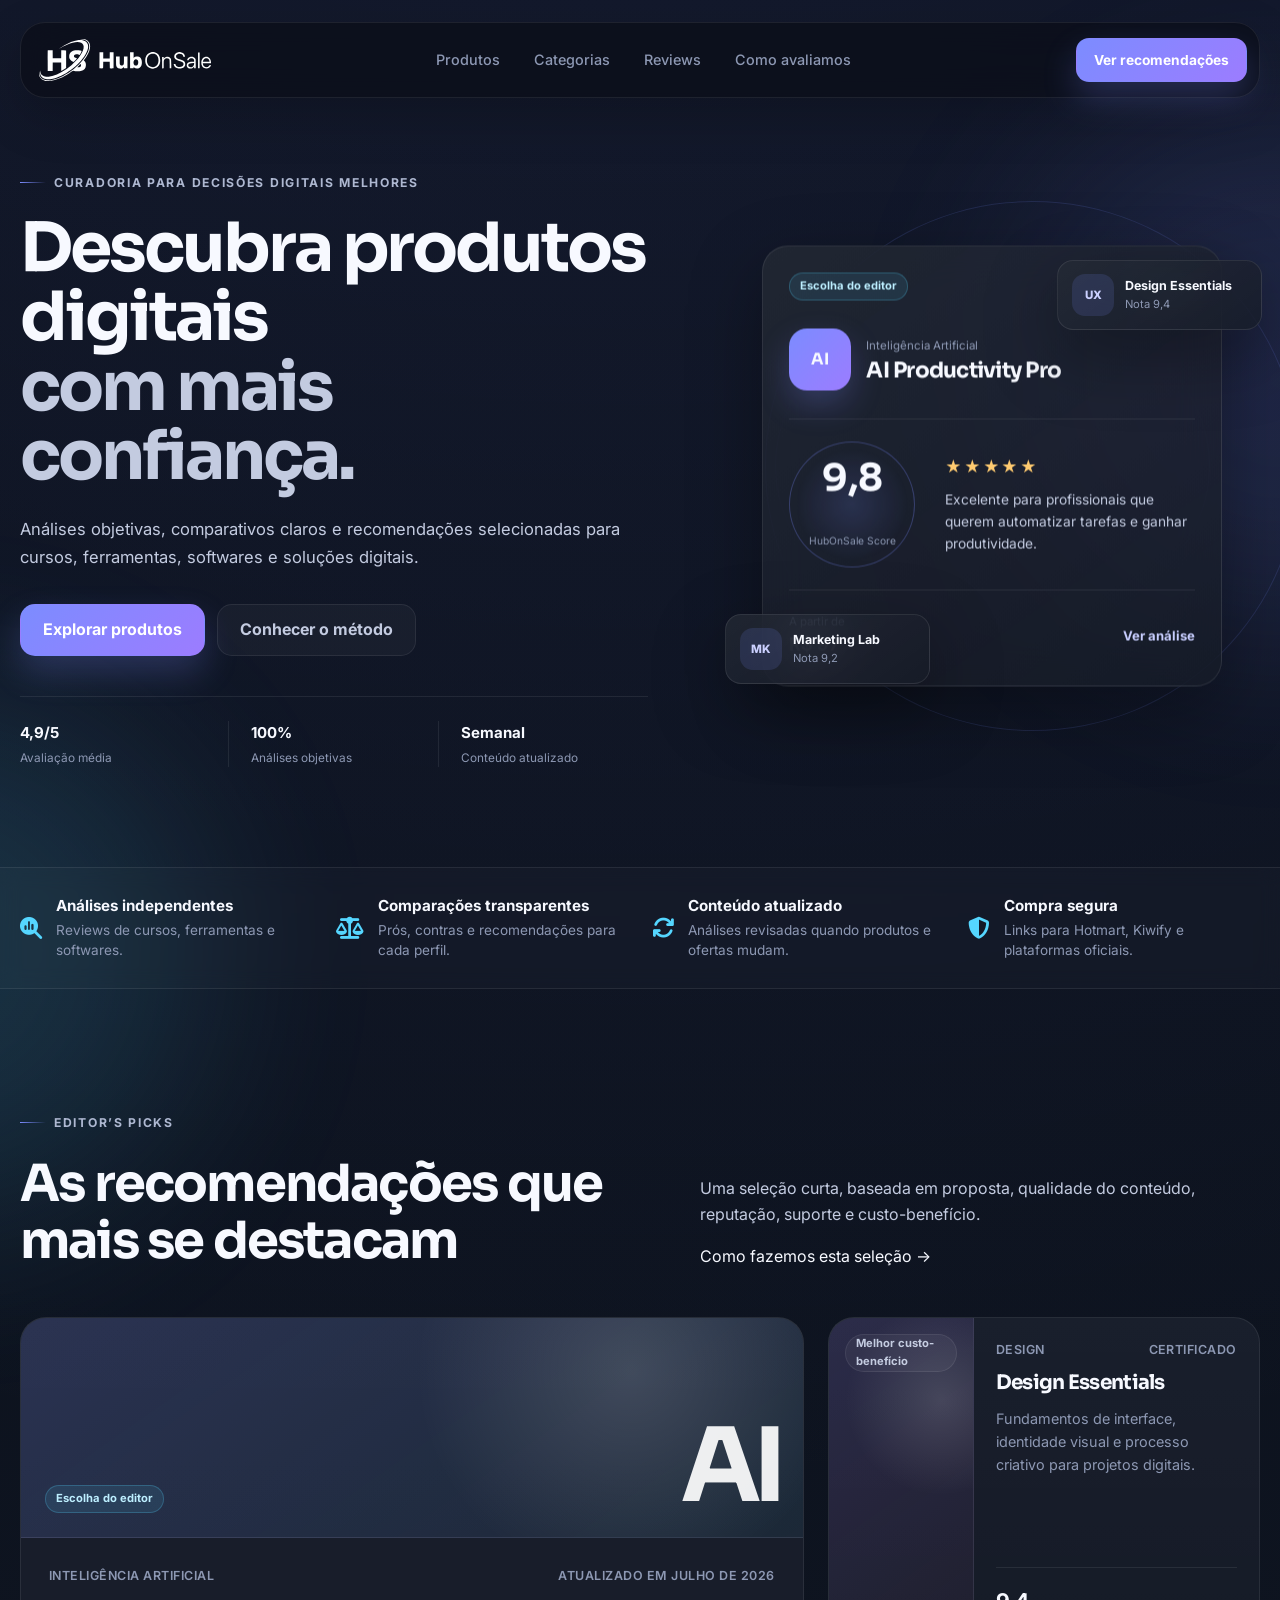
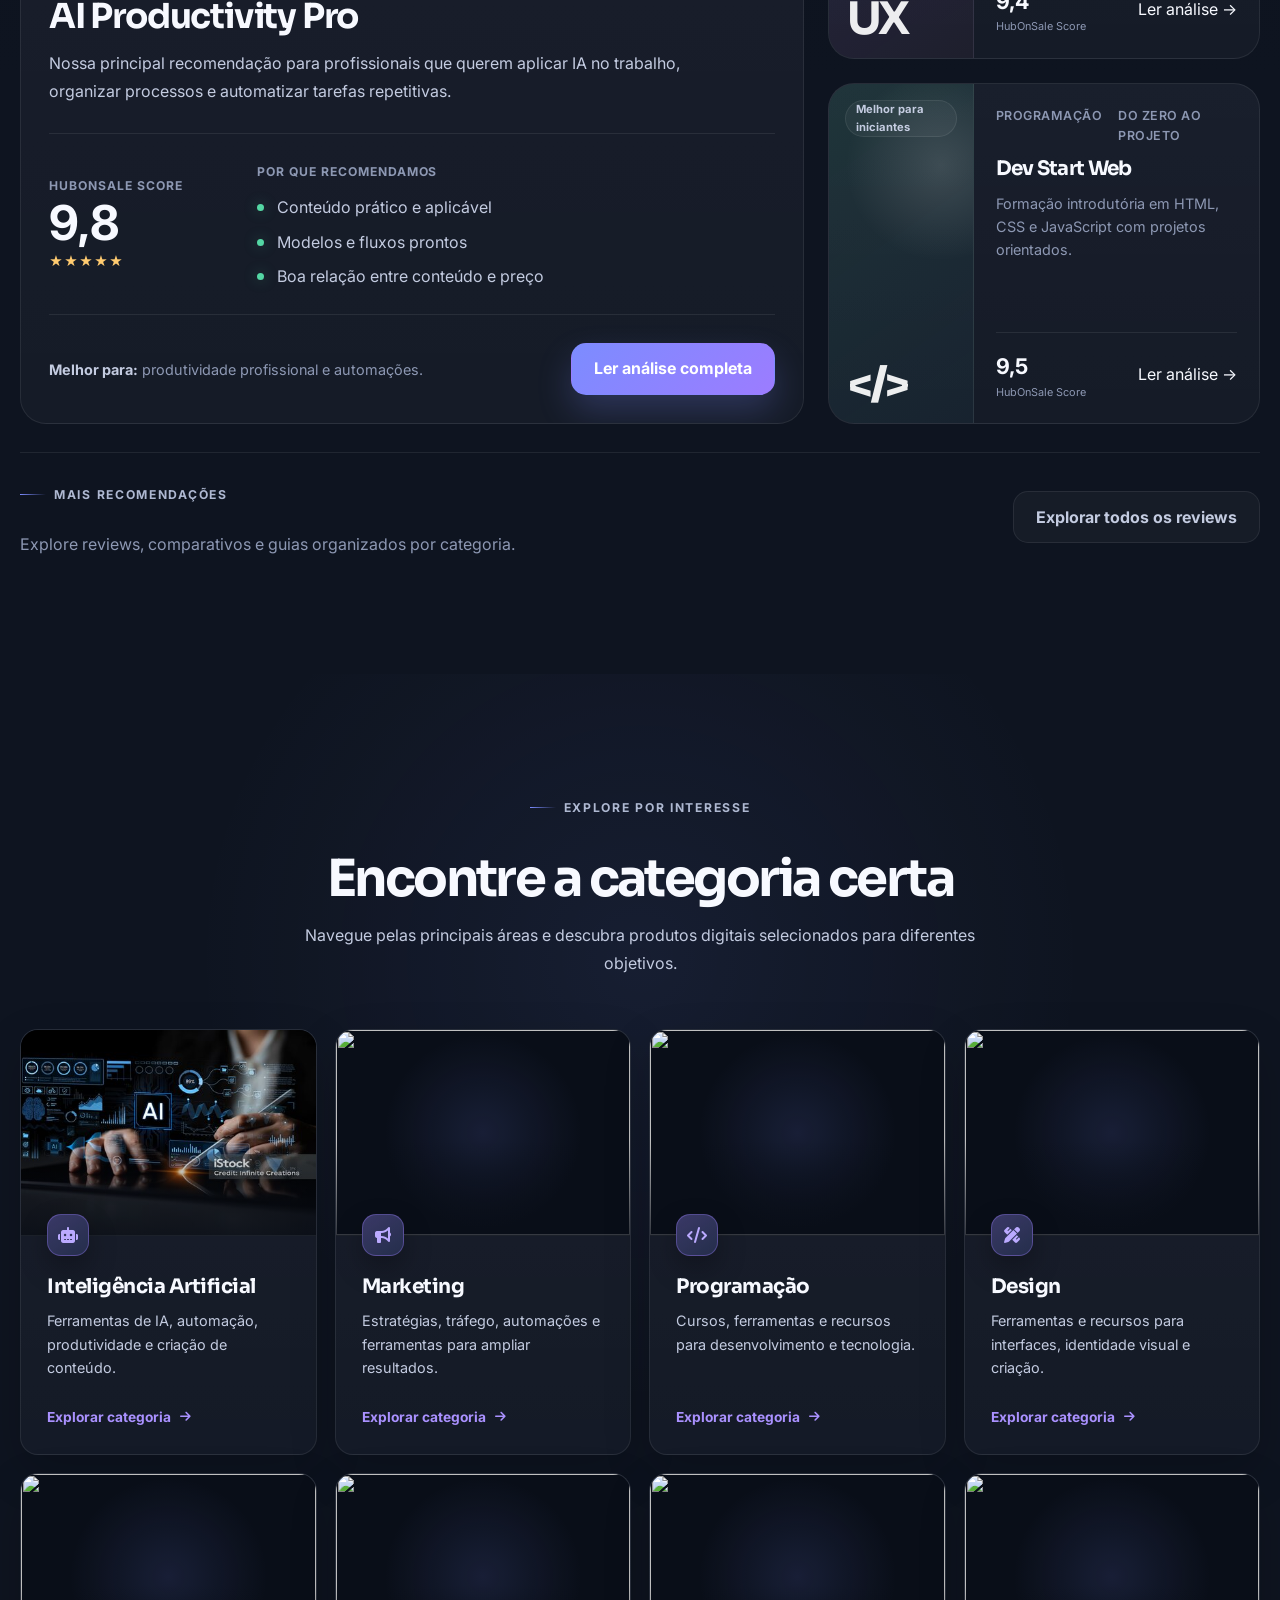
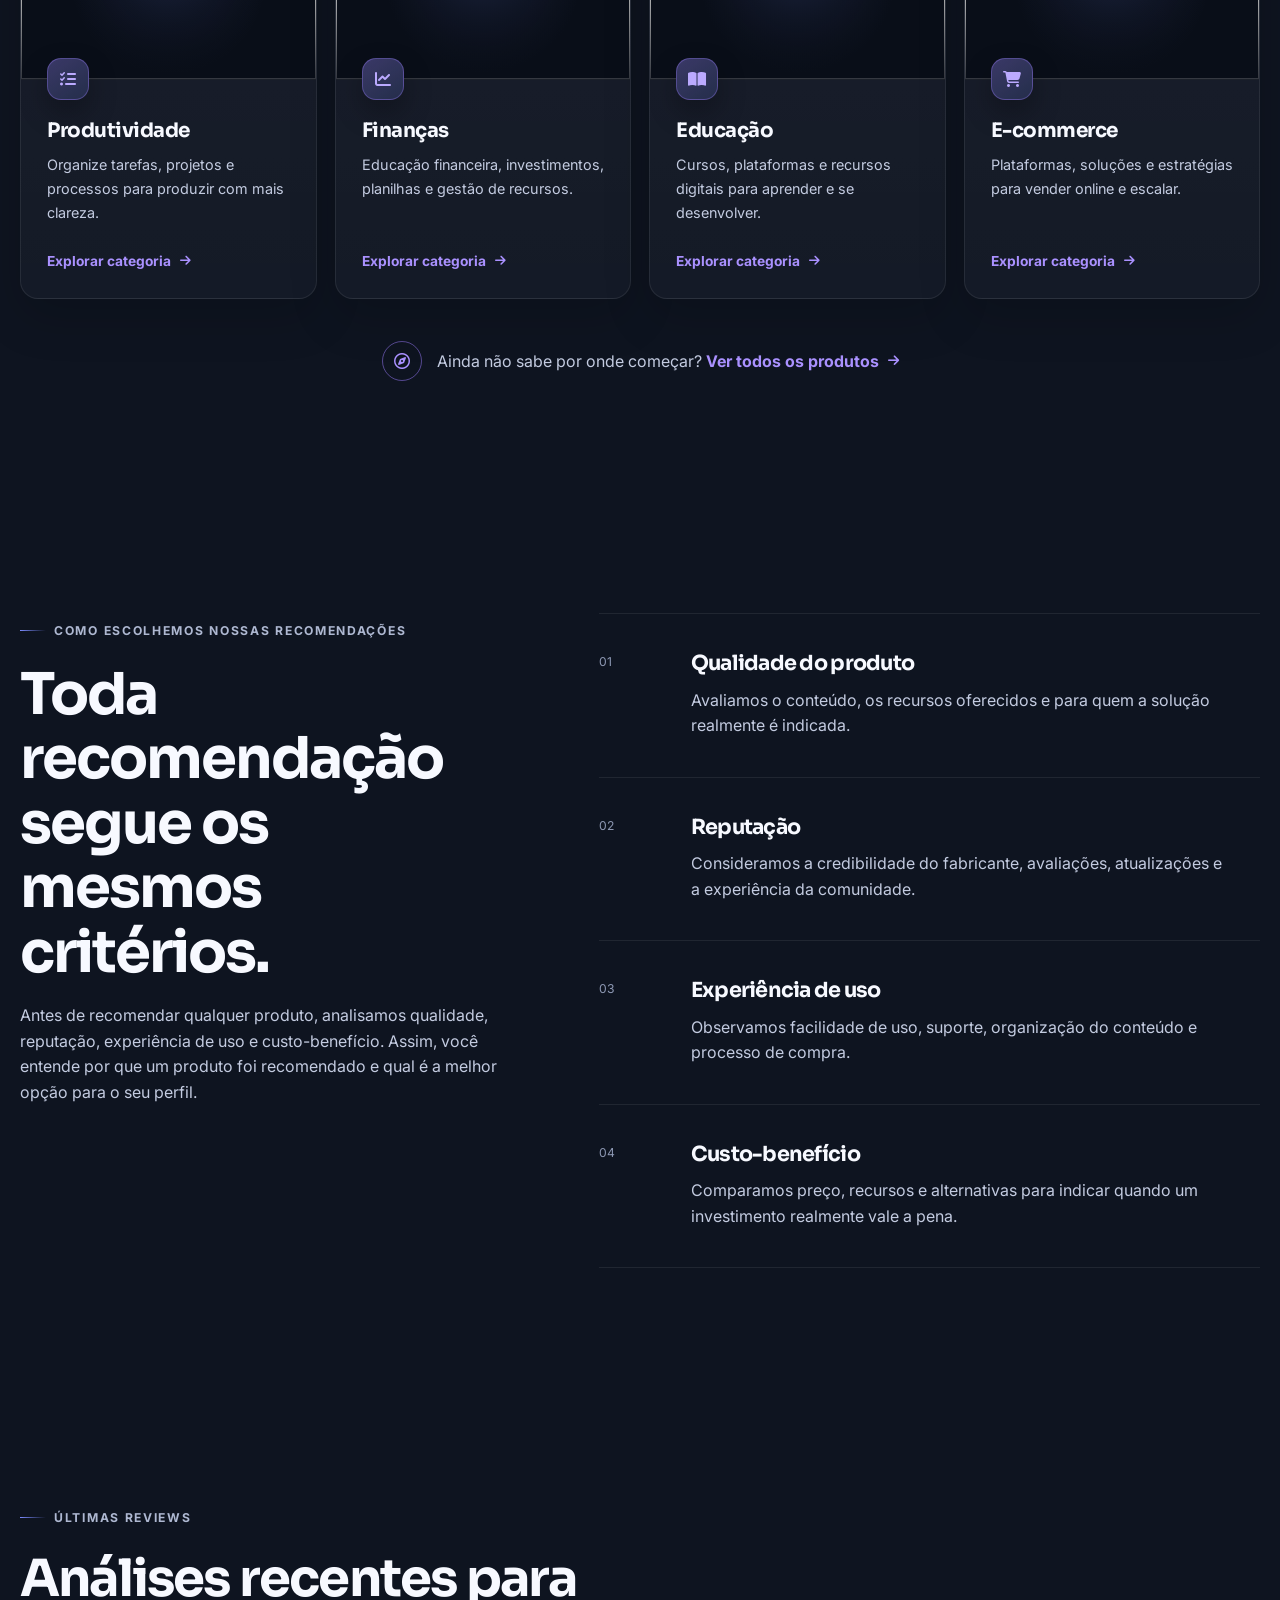
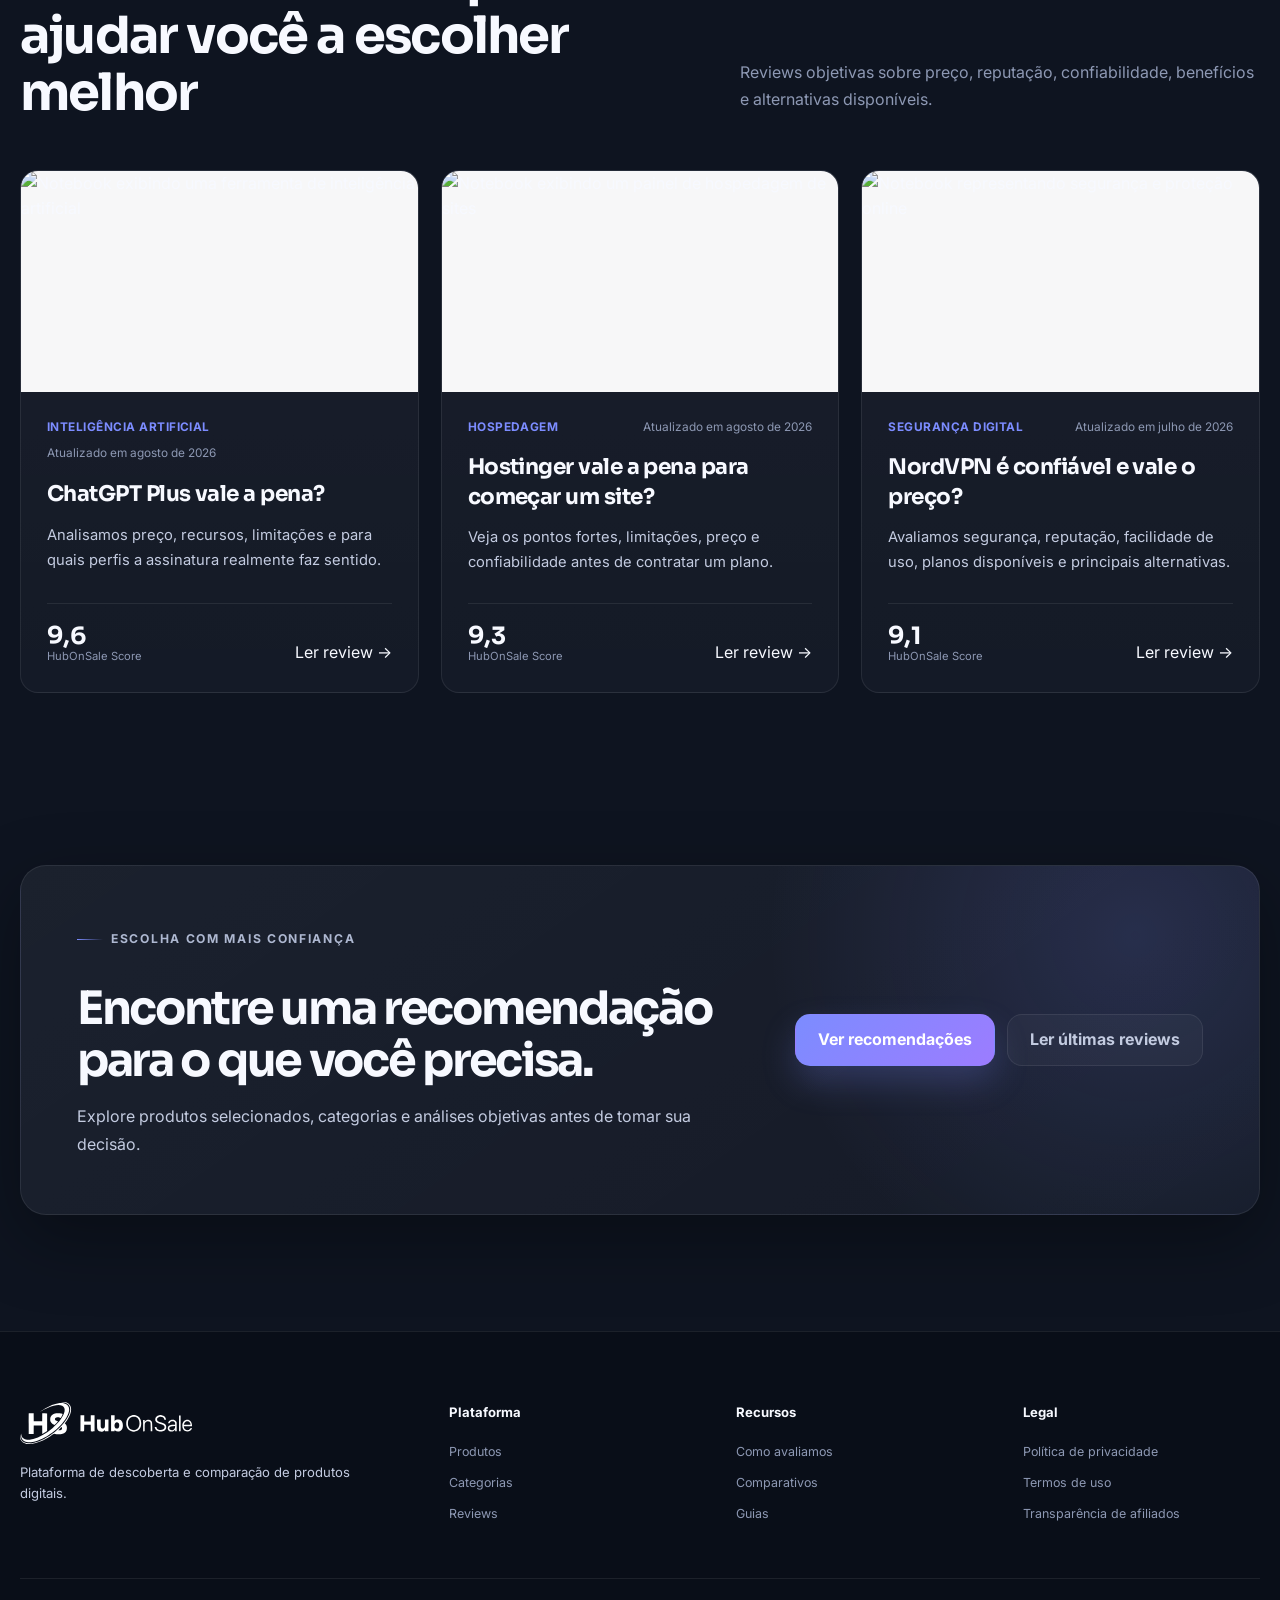
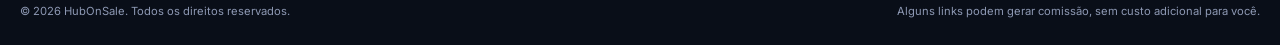
==== commit 25aae3c9: "feat: implement mobile menu functionality with toggle and close actions" ====
--- a/index.html
+++ b/index.html
@@ -43,13 +43,48 @@
       </nav>
 
       <div class="nav-actions">
-        <button class="search-trigger">Buscar</button>
-        <a class="btn btn-primary btn-small" href="#newsletter">
-          Receber ofertas
+        
+        <a class="btn btn-primary btn-small" href="#produtos">
+          Ver recomendações
         </a>
-      </div>
+
+        <button class="menu-toggle" type="button" aria-label="Abrir menu" aria-controls="mobileMenu" aria-expanded="false">
+          <span></span>
+          <span></span>
+          <span></span>
+        </button>
+      </div>    
     </div>
   </header>
+
+  <div class="mobile-menu" id="mobileMenu" hidden>
+    <button class="mobile-menu__backdrop" type="button" aria-label="Fechar menu"> </button>
+
+    <aside class="mobile-menu__panel" aria-label="Menu móvel">
+      <div class="mobile-menu__header">
+        <a class="brand" href="index.html" aria-label="HubOnSale">
+          <img
+            src="img/brand/hubonsale-logo-white.svg"
+            alt="HubOnSale">
+        </a>
+
+        <button class="mobile-menu__close" type="button" aria-label="Fechar menu"></button>          
+          <i class="fa-solid fa-xmark" aria-hidden="true"></i>
+      </div>
+
+      <nav class="mobile-menu__nav" aria-label="Navegação móvel">
+        <a href="#produtos">Produtos</a>
+        <a href="#categorias">Categorias</a>
+        <a href="#reviews">Reviews</a>
+        <a href="#metodologia">Como avaliamos</a>
+      </nav>
+
+      <a class="btn btn-primary mobile-menu__cta" href="#produtos">
+        Ver recomendações
+      </a>
+
+    </aside>
+  </div>
 
   <main id="conteudo">
     <section class="hero section">
@@ -717,25 +752,34 @@
   </div>
 </section>
 
-    <section class="newsletter section">
-      <div class="container newsletter-card">
-        <div>
-          <span class="eyebrow">Seleção semanal</span>
-          <h2>Receba recomendações sem excesso de propaganda.</h2>
-          <p>Novas análises, comparativos e oportunidades digitais diretamente no seu e-mail.</p>
-        </div>
-
-        <form id="newsletterForm" class="newsletter-form">
-          <label>
-            <span class="sr-only">Seu melhor e-mail</span>
-            <input type="email" placeholder="seuemail@exemplo.com" required>
-          </label>
-          <button class="btn btn-primary" type="submit">Quero receber</button>
-          <small id="newsletterMessage" aria-live="polite"></small>
-        </form>
-      </div>
-    </section>
-  </main>
+    <section class="section final-cta" aria-labelledby="final-cta-title">
+  <div class="container">
+    <div class="final-cta__box">
+      <div>
+        <span class="eyebrow">Escolha com mais confiança</span>
+
+        <h2 id="final-cta-title">
+          Encontre uma recomendação para o que você precisa.
+        </h2>
+
+        <p>
+          Explore produtos selecionados, categorias e análises objetivas
+          antes de tomar sua decisão.
+        </p>
+      </div>
+
+      <div class="final-cta__actions">
+        <a class="btn btn-primary" href="#produtos">
+          Ver recomendações
+        </a>
+
+        <a class="btn btn-secondary" href="#reviews">
+          Ler últimas reviews
+        </a>
+      </div>
+    </div>
+  </div>
+</section>
 
   <footer class="site-footer">
     <div class="container footer-grid">
--- a/css/home-v1.css
+++ b/css/home-v1.css
@@ -642,6 +642,93 @@
 }
 
 /* =========================================================
+   CTA FINAL
+========================================================= */
+
+.final-cta {
+  padding-top: 56px;
+}
+
+.final-cta__box {
+  position: relative;
+  display: flex;
+  align-items: center;
+  justify-content: space-between;
+  gap: 56px;
+  overflow: hidden;
+  padding: 56px;
+  border: 1px solid var(--line);
+  border-radius: var(--radius-lg);
+  background:
+    radial-gradient(
+      circle at 90% 20%,
+      rgba(124, 140, 255, 0.16),
+      transparent 32%
+    ),
+    linear-gradient(
+      145deg,
+      rgba(255, 255, 255, 0.045),
+      rgba(255, 255, 255, 0.015)
+    ),
+    var(--surface-soft);
+  box-shadow: var(--shadow);
+}
+
+.final-cta__box > div:first-child {
+  max-width: 720px;
+}
+
+.final-cta h2 {
+  margin: 12px 0 16px;
+  color: var(--text);
+  font-family: "Sora", sans-serif;
+  font-size: clamp(2rem, 3.6vw, 3.45rem);
+  line-height: 1.12;
+  letter-spacing: -0.05em;
+}
+
+.final-cta p {
+  max-width: 640px;
+  margin: 0;
+  color: var(--text-soft);
+  line-height: 1.75;
+}
+
+.final-cta__actions {
+  display: flex;
+  flex-shrink: 0;
+  flex-wrap: wrap;
+  gap: 12px;
+}
+
+@media (max-width: 900px) {
+  .final-cta__box {
+    display: grid;
+    gap: 32px;
+    padding: 42px;
+  }
+}
+
+@media (max-width: 640px) {
+  .final-cta {
+    padding-top: 32px;
+  }
+
+  .final-cta__box {
+    padding: 30px 24px;
+  }
+
+  .final-cta__actions {
+    display: grid;
+    width: 100%;
+  }
+
+  .final-cta__actions .btn {
+    width: 100%;
+  }
+}
+
+/* =========================================================
    ÚLTIMAS REVIEWS
 ========================================================= */
 
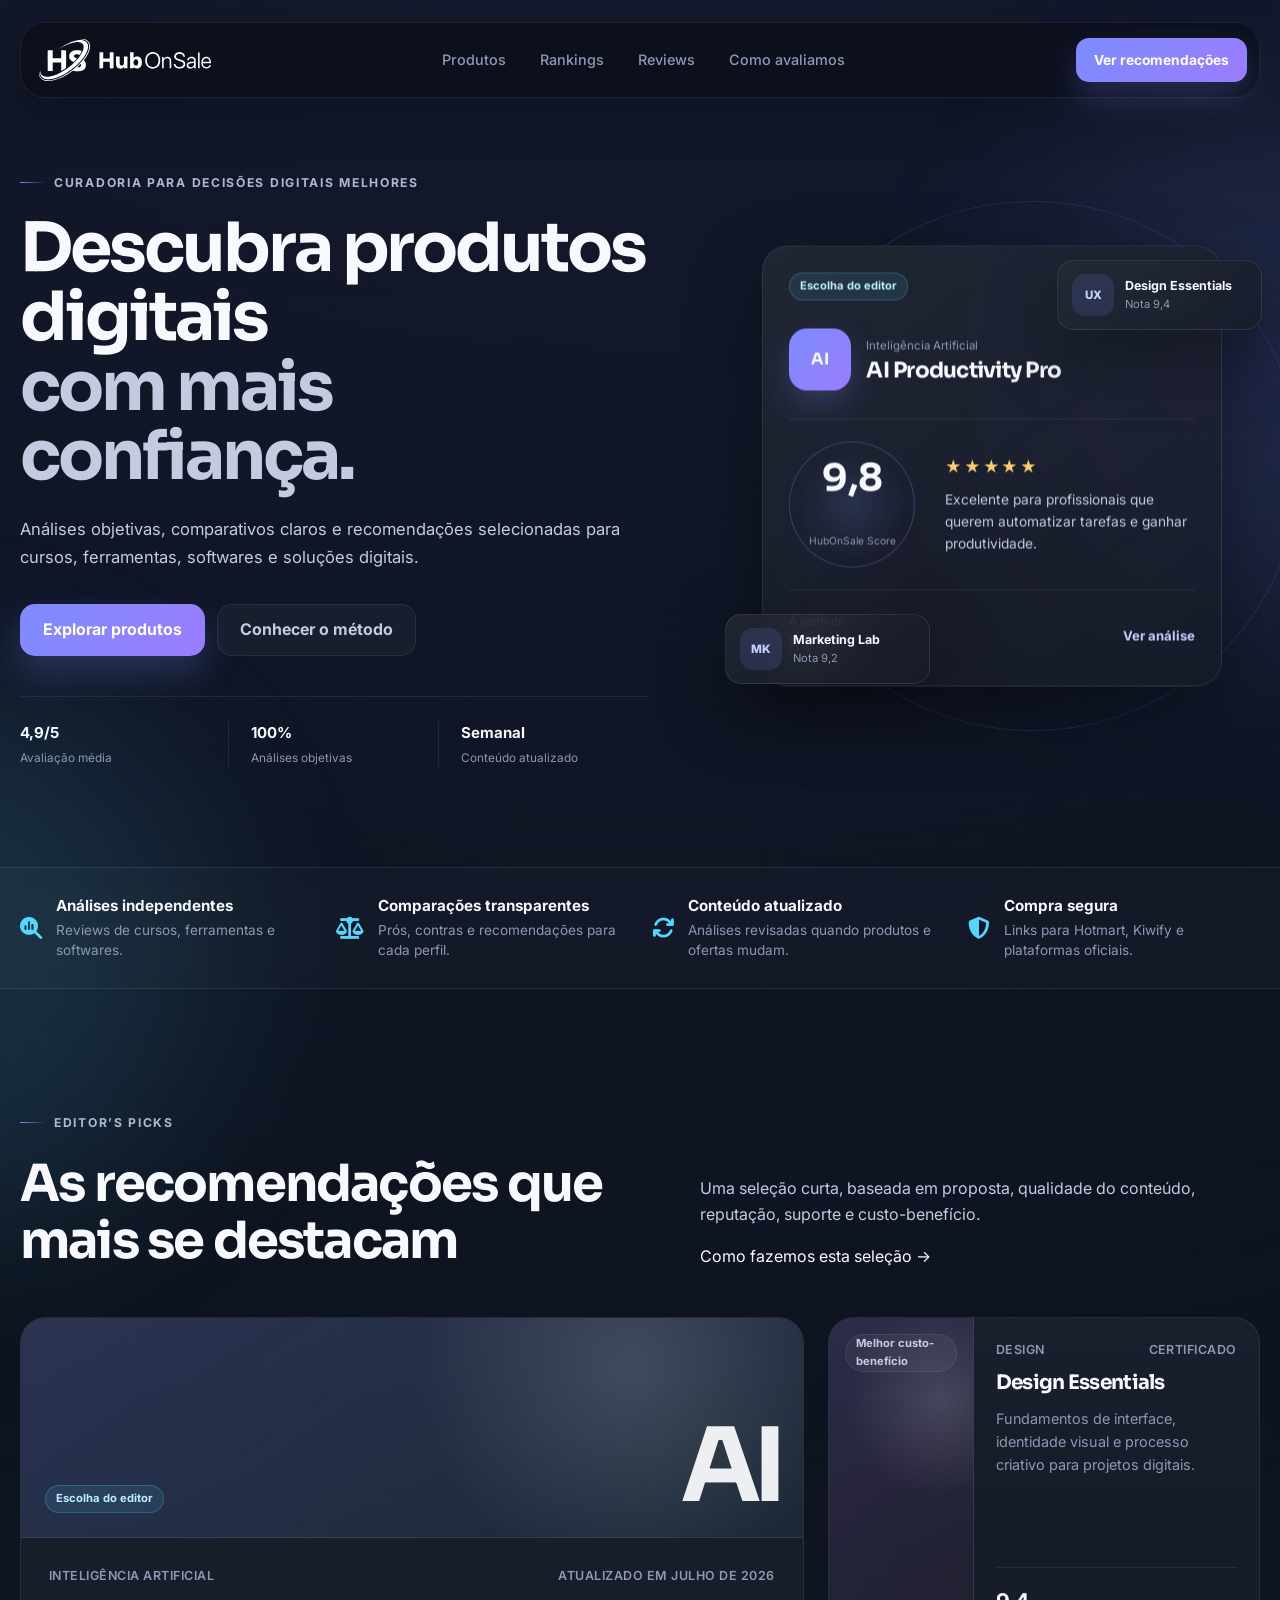
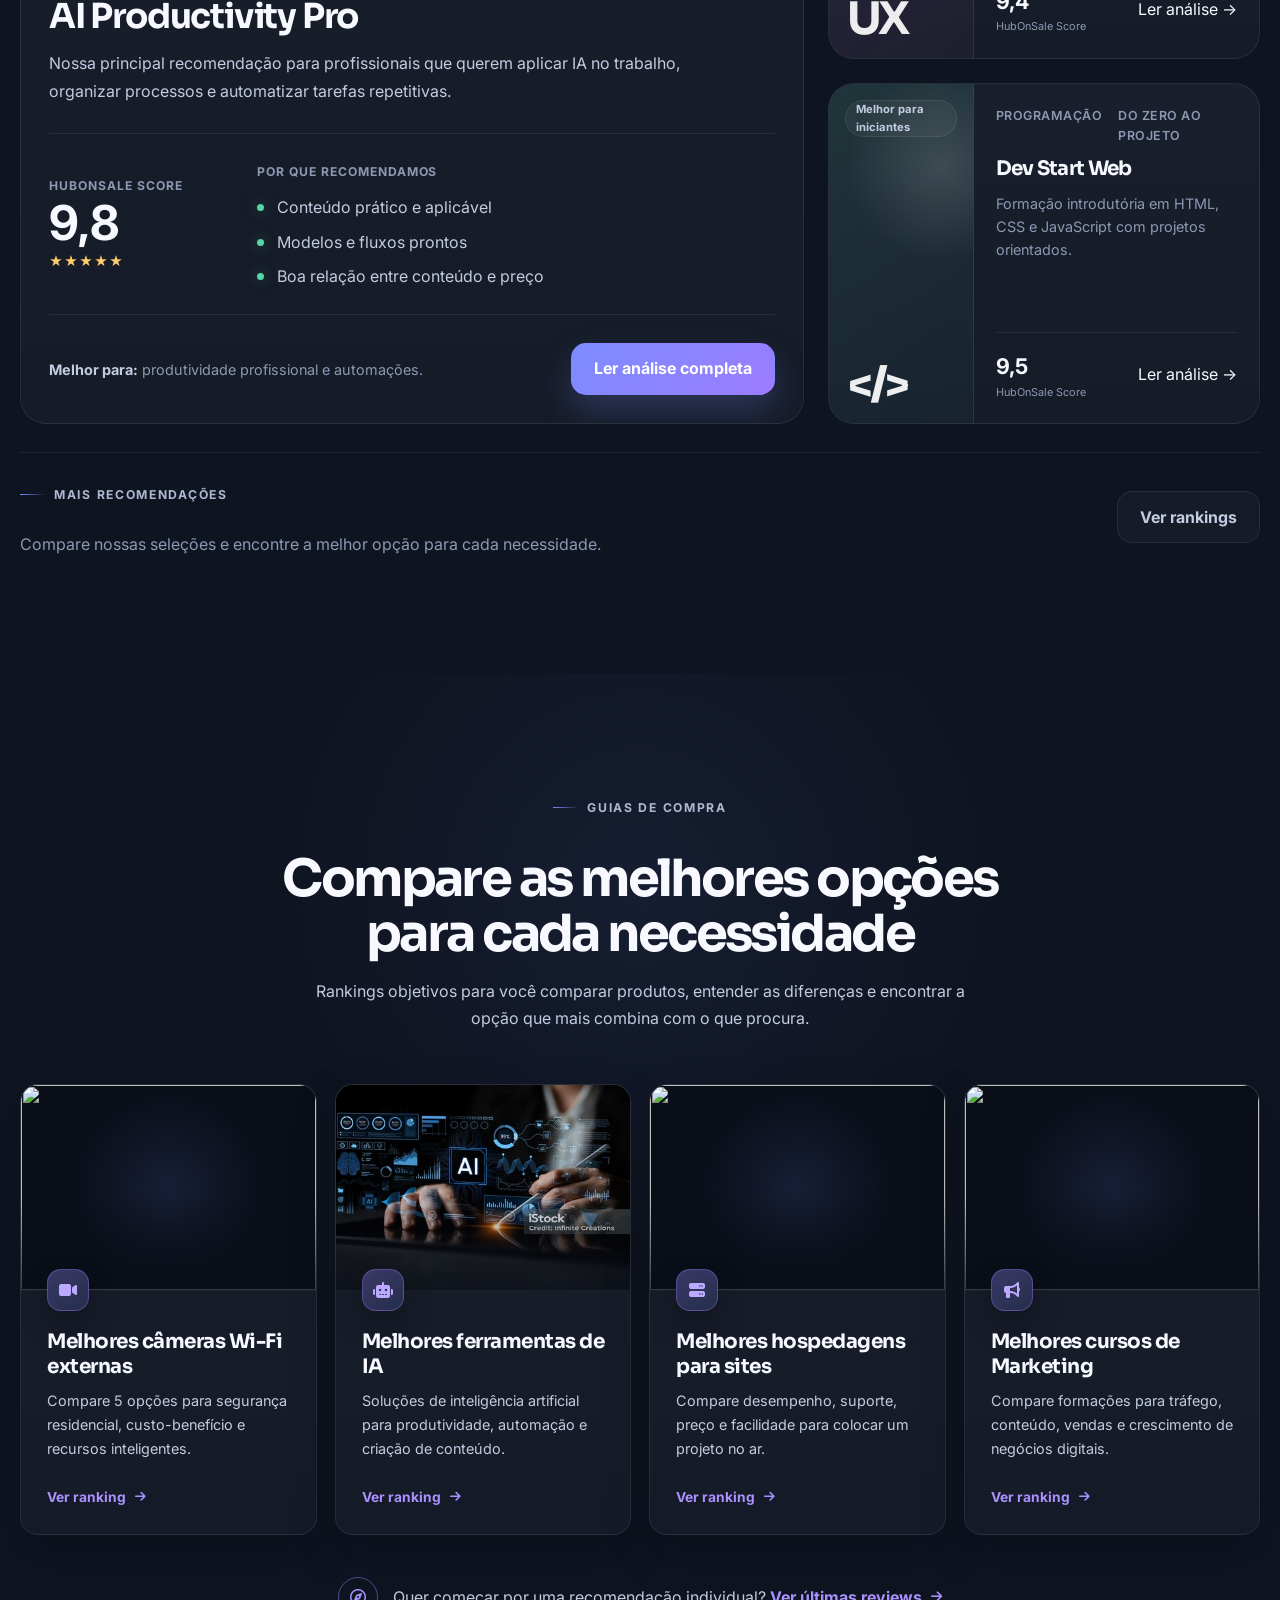
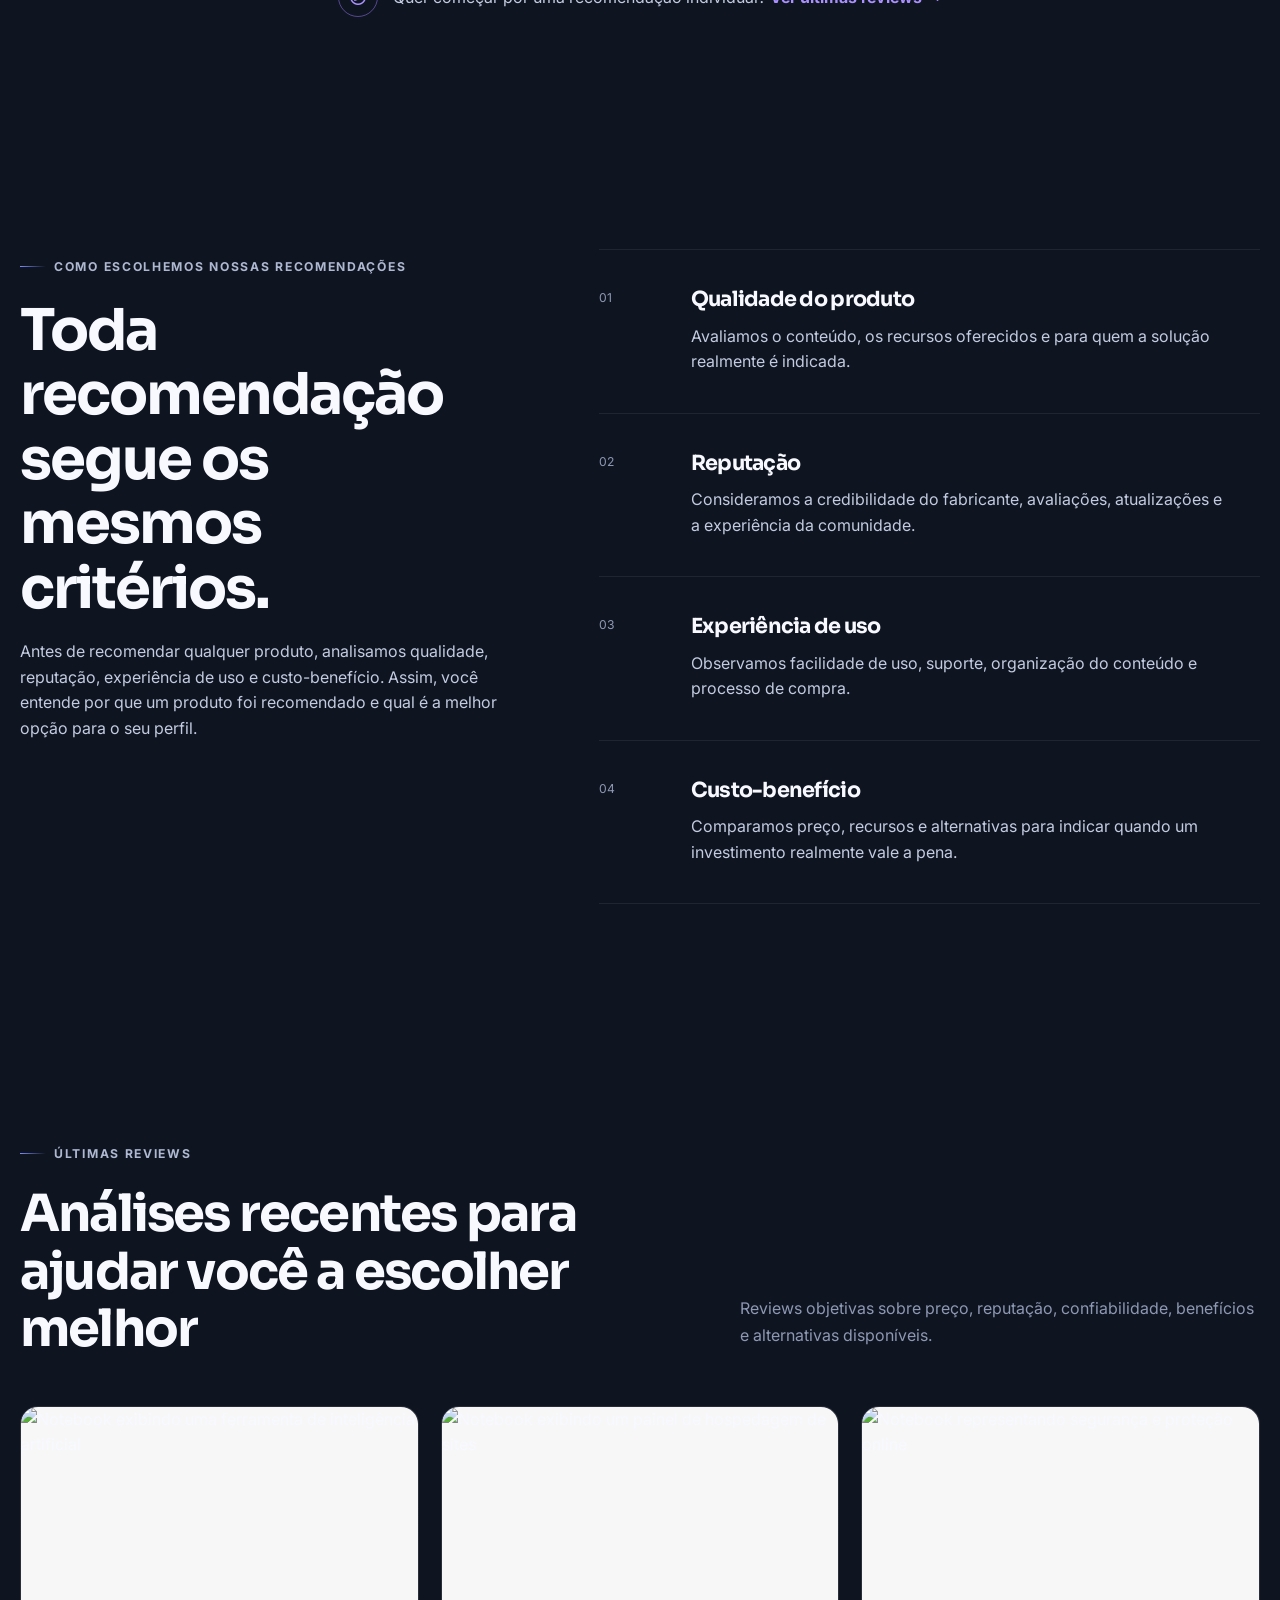
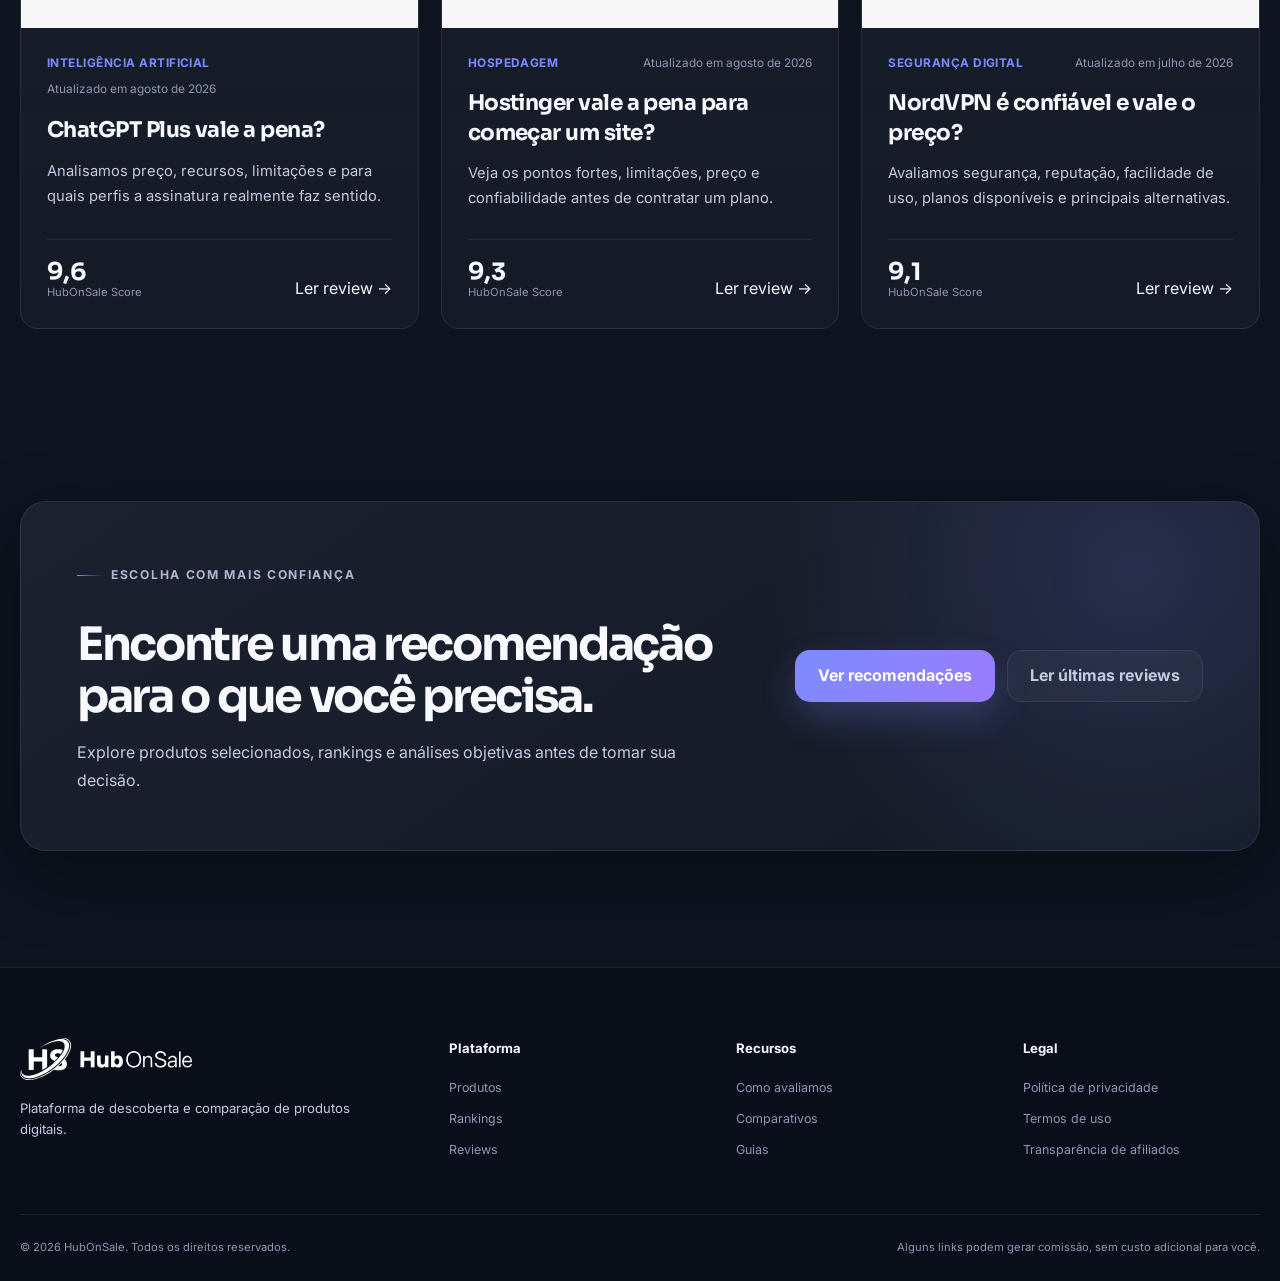
==== commit f5439d51: "Add new pages for camera ranking and detailed review of NorthVision Arc 4K" ====
--- a/index.html
+++ b/index.html
@@ -28,63 +28,82 @@
   <div class="site-glow site-glow--two" aria-hidden="true"></div>
 
   <header class="site-header">
-    <div class="nav-shell">
+  <div class="nav-shell">
+
+    <a class="brand" href="index.html" aria-label="HubOnSale">
+      <img
+        src="img/brand/hubonsale-logo-white.svg"
+        alt="HubOnSale"
+      >
+    </a>
+
+    <nav class="main-nav" aria-label="Navegação principal">
+      <a href="#produtos">Produtos</a>
+      <a href="#rankings">Rankings</a>
+      <a href="#reviews">Reviews</a>
+      <a href="#metodologia">Como avaliamos</a>
+    </nav>
+
+    <div class="nav-actions">
+      <a class="btn btn-primary btn-small" href="#produtos">
+        Ver recomendações
+      </a>
+
+      <button
+        class="menu-toggle"
+        type="button"
+        aria-label="Abrir menu"
+        aria-controls="mobileMenu"
+        aria-expanded="false"
+      >
+        <span></span>
+        <span></span>
+        <span></span>
+      </button>
+    </div>
+
+  </div>
+</header>
+
+<div class="mobile-menu" id="mobileMenu" hidden>
+  <button
+    class="mobile-menu__backdrop"
+    type="button"
+    aria-label="Fechar menu">
+  </button>
+
+  <aside class="mobile-menu__panel" aria-label="Menu móvel">
+
+    <div class="mobile-menu__header">
       <a class="brand" href="index.html" aria-label="HubOnSale">
         <img
           src="img/brand/hubonsale-logo-white.svg"
-          alt="HubOnSale">
+          alt="HubOnSale"
+        >
       </a>
 
-      <nav class="main-nav aria-label="Navegação principal"">
-        <a href="#produtos">Produtos</a>
-        <a href="#categorias">Categorias</a>
-        <a href="review-camera.html">Reviews</a>
-        <a href="#metodologia">Como avaliamos</a>
-      </nav>
-
-      <div class="nav-actions">
-        
-        <a class="btn btn-primary btn-small" href="#produtos">
-          Ver recomendações
-        </a>
-
-        <button class="menu-toggle" type="button" aria-label="Abrir menu" aria-controls="mobileMenu" aria-expanded="false">
-          <span></span>
-          <span></span>
-          <span></span>
-        </button>
-      </div>    
+      <button
+        class="mobile-menu__close"
+        type="button"
+        aria-label="Fechar menu"
+      >
+        <i class="fa-solid fa-xmark" aria-hidden="true"></i>
+      </button>
     </div>
-  </header>
-
-  <div class="mobile-menu" id="mobileMenu" hidden>
-    <button class="mobile-menu__backdrop" type="button" aria-label="Fechar menu"> </button>
-
-    <aside class="mobile-menu__panel" aria-label="Menu móvel">
-      <div class="mobile-menu__header">
-        <a class="brand" href="index.html" aria-label="HubOnSale">
-          <img
-            src="img/brand/hubonsale-logo-white.svg"
-            alt="HubOnSale">
-        </a>
-
-        <button class="mobile-menu__close" type="button" aria-label="Fechar menu"></button>          
-          <i class="fa-solid fa-xmark" aria-hidden="true"></i>
-      </div>
-
-      <nav class="mobile-menu__nav" aria-label="Navegação móvel">
-        <a href="#produtos">Produtos</a>
-        <a href="#categorias">Categorias</a>
-        <a href="#reviews">Reviews</a>
-        <a href="#metodologia">Como avaliamos</a>
-      </nav>
-
-      <a class="btn btn-primary mobile-menu__cta" href="#produtos">
-        Ver recomendações
-      </a>
-
-    </aside>
-  </div>
+
+    <nav class="mobile-menu__nav" aria-label="Navegação móvel">
+      <a href="#produtos">Produtos</a>
+      <a href="#rankings">Rankings</a>
+      <a href="#reviews">Reviews</a>
+      <a href="#metodologia">Como avaliamos</a>
+    </nav>
+
+    <a class="btn btn-primary mobile-menu__cta" href="#produtos">
+      Ver recomendações
+    </a>
+
+  </aside>
+</div>
 
   <main id="conteudo">
     <section class="hero section">
@@ -104,7 +123,7 @@
 
           <div class="hero-actions">
             <a class="btn btn-primary" href="#produtos">Explorar produtos</a>
-            <a class="btn btn-secondary" href="#metodo">Conhecer o método</a>
+            <a class="btn btn-secondary" href="#metodologia">Conhecer o método</a>
           </div>
 
           <div class="hero-proof" aria-label="Indicadores de confiança">
@@ -271,269 +290,156 @@
         </div>
 
         <div class="editor-picks-more">
-          <div><span class="eyebrow">Mais recomendações</span><p>Explore reviews, comparativos e guias organizados por categoria.</p></div>
-          <a class="btn btn-secondary" href="#reviews">Explorar todos os reviews</a>
+          <div><span class="eyebrow">Mais recomendações</span><p>Compare nossas seleções e encontre a melhor opção para cada necessidade.</p></div>
+          <a class="btn btn-secondary" href="#rankings">Ver rankings</a>
         </div>
       </div>
     </section>
 
-    <section class="section interest-section" id="categorias">
-  <div class="container">
-
-    <div class="interest-heading">
-      <span class="eyebrow">Explore por interesse</span>
-      <h2>Encontre a categoria certa</h2>
-      <p>
-        Navegue pelas principais áreas e descubra produtos digitais
-        selecionados para diferentes objetivos.
-      </p>
-    </div>
-
-     <!-- Grid de Categorias (8 Cards) -->
-    <div class="interest-grid">
-
-      <a class="interest-card" href="#" aria-label="Explorar Inteligência Artificial">
-        <div class="interest-card__visual">
-          <img
-            src="img/home/ia-automa.jpg"
-            alt=""
-            width="600"
-            height="360"
-            loading="lazy">
-        </div>
-
-        <div class="interest-card__content">
-          <span class="interest-card__icon" aria-hidden="true">
-            <i class="fa-solid fa-robot"></i>
+    <section class="section interest-section" id="rankings">
+      <div class="container">
+
+        <div class="interest-heading">
+          <span class="eyebrow">Guias de compra</span>
+          <h2>Compare as melhores opções para cada necessidade</h2>
+          <p>
+            Rankings objetivos para você comparar produtos, entender as diferenças
+            e encontrar a opção que mais combina com o que procura.
+          </p>
+        </div>
+
+        <div class="interest-grid">
+
+          <a class="interest-card" href="melhores-cameras-seguranca.html" aria-label="Ver ranking das melhores câmeras Wi-Fi externas">
+            <div class="interest-card__visual">
+              <img
+                src="https://picsum.photos/id/250/400/250"
+                alt=""
+                width="600"
+                height="360"
+                loading="lazy">
+            </div>
+
+            <div class="interest-card__content">
+              <span class="interest-card__icon" aria-hidden="true">
+                <i class="fa-solid fa-video"></i>
+              </span>
+
+              <h3>Melhores câmeras Wi-Fi externas</h3>
+
+              <p>
+                Compare 5 opções para segurança residencial, custo-benefício e recursos inteligentes.
+              </p>
+
+              <span class="interest-card__link">
+                Ver ranking
+                <i class="fa-solid fa-arrow-right" aria-hidden="true"></i>
+              </span>
+            </div>
+          </a>
+
+          <a class="interest-card" href="#" aria-label="Ver ranking das melhores ferramentas de Inteligência Artificial">
+            <div class="interest-card__visual">
+              <img
+                src="img/home/ia-automa.jpg"
+                alt=""
+                width="600"
+                height="360"
+                loading="lazy">
+            </div>
+
+            <div class="interest-card__content">
+              <span class="interest-card__icon" aria-hidden="true">
+                <i class="fa-solid fa-robot"></i>
+              </span>
+
+              <h3>Melhores ferramentas de IA</h3>
+
+              <p>
+                Soluções de inteligência artificial para produtividade, automação e criação de conteúdo.
+              </p>
+
+              <span class="interest-card__link">
+                Ver ranking
+                <i class="fa-solid fa-arrow-right" aria-hidden="true"></i>
+              </span>
+            </div>
+          </a>
+
+          <a class="interest-card" href="#" aria-label="Ver ranking das melhores hospedagens para sites">
+            <div class="interest-card__visual">
+              <img
+                src="https://picsum.photos/id/180/400/250"
+                alt=""
+                width="600"
+                height="360"
+                loading="lazy">
+            </div>
+
+            <div class="interest-card__content">
+              <span class="interest-card__icon" aria-hidden="true">
+                <i class="fa-solid fa-server"></i>
+              </span>
+
+              <h3>Melhores hospedagens para sites</h3>
+
+              <p>
+                Compare desempenho, suporte, preço e facilidade para colocar um projeto no ar.
+              </p>
+
+              <span class="interest-card__link">
+                Ver ranking
+                <i class="fa-solid fa-arrow-right" aria-hidden="true"></i>
+              </span>
+            </div>
+          </a>
+
+          <a class="interest-card" href="#" aria-label="Ver ranking dos melhores cursos de marketing digital">
+            <div class="interest-card__visual">
+              <img
+                src="https://picsum.photos/id/0/400/250"
+                alt=""
+                width="600"
+                height="360"
+                loading="lazy">
+            </div>
+
+            <div class="interest-card__content">
+              <span class="interest-card__icon" aria-hidden="true">
+                <i class="fa-solid fa-bullhorn"></i>
+              </span>
+
+              <h3>Melhores cursos de Marketing</h3>
+
+              <p>
+                Compare formações para tráfego, conteúdo, vendas e crescimento de negócios digitais.
+              </p>
+
+              <span class="interest-card__link">
+                Ver ranking
+                <i class="fa-solid fa-arrow-right" aria-hidden="true"></i>
+              </span>
+            </div>
+          </a>
+
+        </div>
+
+        <div class="interest-footer">
+          <span class="interest-footer__icon" aria-hidden="true">
+            <i class="fa-regular fa-compass"></i>
           </span>
 
-          <h3>Inteligência Artificial</h3>
-
           <p>
-            Ferramentas de IA, automação, produtividade e criação de conteúdo.
-          </p>
-
-          <span class="interest-card__link">
-            Explorar categoria
-            <i class="fa-solid fa-arrow-right" aria-hidden="true"></i>
-          </span>
-        </div>
-      </a>
-
-      <a class="interest-card" href="#" aria-label="Explorar Marketing">
-        <div class="interest-card__visual">
-          <img
-            src="https://picsum.photos/id/0/400/250"
-            alt=""
-            width="600"
-            height="360"
-            loading="lazy">
-        </div>
-
-        <div class="interest-card__content">
-          <span class="interest-card__icon" aria-hidden="true">
-            <i class="fa-solid fa-bullhorn"></i>
-          </span>
-
-          <h3>Marketing</h3>
-
-          <p>
-            Estratégias, tráfego, automações e ferramentas para ampliar resultados.
-          </p>
-
-          <span class="interest-card__link">
-            Explorar categoria
-            <i class="fa-solid fa-arrow-right" aria-hidden="true"></i>
-          </span>
-        </div>
-      </a>
-
-      <a class="interest-card" href="#" aria-label="Explorar Programação">
-        <div class="interest-card__visual">
-          <img
-            src="https://picsum.photos/id/1/400/250"
-            alt=""
-            width="600"
-            height="360"
-            loading="lazy">
-        </div>
-
-        <div class="interest-card__content">
-          <span class="interest-card__icon" aria-hidden="true">
-            <i class="fa-solid fa-code"></i>
-          </span>
-
-          <h3>Programação</h3>
-
-          <p>
-            Cursos, ferramentas e recursos para desenvolvimento e tecnologia.
-          </p>
-
-          <span class="interest-card__link">
-            Explorar categoria
-            <i class="fa-solid fa-arrow-right" aria-hidden="true"></i>
-          </span>
-        </div>
-      </a>
-
-      <a class="interest-card" href="#" aria-label="Explorar Design">
-        <div class="interest-card__visual">
-          <img
-            src="https://picsum.photos/id/106/400/250"
-            alt=""
-            width="600"
-            height="360"
-            loading="lazy">
-        </div>
-
-        <div class="interest-card__content">
-          <span class="interest-card__icon" aria-hidden="true">
-            <i class="fa-solid fa-pen-ruler"></i>
-          </span>
-
-          <h3>Design</h3>
-
-          <p>
-            Ferramentas e recursos para interfaces, identidade visual e criação.
-          </p>
-
-          <span class="interest-card__link">
-            Explorar categoria
-            <i class="fa-solid fa-arrow-right" aria-hidden="true"></i>
-          </span>
-        </div>
-      </a>
-
-      <a class="interest-card" href="#" aria-label="Explorar Produtividade">
-        <div class="interest-card__visual">
-          <img
-            src="https://picsum.photos/id/119/400/250"
-            alt=""
-            width="600"
-            height="360"
-            loading="lazy">
-        </div>
-
-        <div class="interest-card__content">
-          <span class="interest-card__icon" aria-hidden="true">
-            <i class="fa-solid fa-list-check"></i>
-          </span>
-
-          <h3>Produtividade</h3>
-
-          <p>
-            Organize tarefas, projetos e processos para produzir com mais clareza.
-          </p>
-
-          <span class="interest-card__link">
-            Explorar categoria
-            <i class="fa-solid fa-arrow-right" aria-hidden="true"></i>
-          </span>
-        </div>
-      </a>
-
-      <a class="interest-card" href="#" aria-label="Explorar Finanças">
-        <div class="interest-card__visual">
-          <img
-            src="https://picsum.photos/id/180/400/250"
-            alt=""
-            width="600"
-            height="360"
-            loading="lazy">
-        </div>
-
-        <div class="interest-card__content">
-          <span class="interest-card__icon" aria-hidden="true">
-            <i class="fa-solid fa-chart-line"></i>
-          </span>
-
-          <h3>Finanças</h3>
-
-          <p>
-            Educação financeira, investimentos, planilhas e gestão de recursos.
-          </p>
-
-          <span class="interest-card__link">
-            Explorar categoria
-            <i class="fa-solid fa-arrow-right" aria-hidden="true"></i>
-          </span>
-        </div>
-      </a>
-
-      <a class="interest-card" href="#" aria-label="Explorar Educação">
-        <div class="interest-card__visual">
-          <img
-            src="https://picsum.photos/id/0/400/250"
-            alt=""
-            width="600"
-            height="360"
-            loading="lazy">
-        </div>
-
-        <div class="interest-card__content">
-          <span class="interest-card__icon" aria-hidden="true">
-            <i class="fa-solid fa-book-open"></i>
-          </span>
-
-          <h3>Educação</h3>
-
-          <p>
-            Cursos, plataformas e recursos digitais para aprender e se desenvolver.
-          </p>
-
-          <span class="interest-card__link">
-            Explorar categoria
-            <i class="fa-solid fa-arrow-right" aria-hidden="true"></i>
-          </span>
-        </div>
-      </a>
-
-      <a class="interest-card" href="review-camera.html" aria-label="Explorar E-commerce">
-        <div class="interest-card__visual">
-          <img
-            src="https://picsum.photos/id/250/400/250"
-            alt=""
-            width="600"
-            height="360"
-            loading="lazy">
-        </div>
-
-        <div class="interest-card__content">
-          <span class="interest-card__icon" aria-hidden="true">
-            <i class="fa-solid fa-cart-shopping"></i>
-          </span>
-
-          <h3>E-commerce</h3>
-
-          <p>
-            Plataformas, soluções e estratégias para vender online e escalar.
-          </p>
-
-          <span class="interest-card__link">
-            Explorar categoria
-            <i class="fa-solid fa-arrow-right" aria-hidden="true"></i>
-          </span>
-        </div>
-      </a>
-
-    </div>
-
-    <div class="interest-footer">
-      <span class="interest-footer__icon" aria-hidden="true">
-        <i class="fa-regular fa-compass"></i>
-      </span>
-
-      <p>
-        Ainda não sabe por onde começar?
-        <a href="#produtos">
-          Ver todos os produtos
-          <i class="fa-solid fa-arrow-right" aria-hidden="true"></i>
-        </a>
-      </p>
-    </div>
-
-  </div>
-</section>
+            Quer começar por uma recomendação individual?
+            <a href="#reviews">
+              Ver últimas reviews
+              <i class="fa-solid fa-arrow-right" aria-hidden="true"></i>
+            </a>
+          </p>
+        </div>
+
+      </div>
+    </section>
 
     <section class="section" id="metodologia">
   <div class="container method-grid">
@@ -763,7 +669,7 @@
         </h2>
 
         <p>
-          Explore produtos selecionados, categorias e análises objetivas
+          Explore produtos selecionados, rankings e análises objetivas
           antes de tomar sua decisão.
         </p>
       </div>
@@ -797,22 +703,22 @@
       <div>
         <strong>Plataforma</strong>
         <a href="#produtos">Produtos</a>
-        <a href="#categorias">Categorias</a>
+        <a href="#rankings">Rankings</a>
         <a href="#reviews">Reviews</a>
       </div>
 
       <div>
         <strong>Recursos</strong>
-        <a href="#metodo">Como avaliamos</a>
+        <a href="#metodologia">Como avaliamos</a>
         <a href="#">Comparativos</a>
         <a href="#">Guias</a>
       </div>
 
       <div>
         <strong>Legal</strong>
-        <a href="#">Política de privacidade</a>
-        <a href="#">Termos de uso</a>
-        <a href="#">Transparência de afiliados</a>
+        <a href="politica-de-privacidade.html">Política de privacidade</a>
+        <a href="termos-de-uso.html">Termos de uso</a>
+        <a href="transparencia-afiliados.html">Transparência de afiliados</a>
       </div>
     </div>
 
@@ -824,41 +730,7 @@
     </div>
   </footer>
 
-  <div class="search-modal" id="searchModal" hidden>
-    <button class="search-modal__backdrop" type="button" aria-label="Fechar busca"></button>
-    <div class="search-modal__panel" role="dialog" aria-modal="true" aria-labelledby="searchModalTitle">
-      <div class="search-modal__header">
-        <div>
-          <span class="eyebrow">Busca rápida</span>
-          <h2 id="searchModalTitle">Encontre produtos e categorias</h2>
-        </div>
-        <button class="modal-close" type="button" aria-label="Fechar">×</button>
-      </div>
-
-      <label class="search-field modal-search">
-        <span class="search-icon" aria-hidden="true"></span>
-        <input id="modalSearchInput" type="search" placeholder="Digite para buscar...">
-      </label>
-
-      <div class="search-suggestions">
-        <span>Pesquisas sugeridas</span>
-        <button type="button" data-query="Inteligência Artificial">Inteligência Artificial</button>
-        <button type="button" data-query="Marketing">Marketing</button>
-        <button type="button" data-query="Programação">Programação</button>
-        <button type="button" data-query="Design">Design</button>
-      </div>
-    </div>
-  </div>
-
-
-  <!-- Compatibilidade temporária com o filtro da Home original.
-       Pode ser removida quando main.js validar a existência dos elementos. -->
-  <div hidden aria-hidden="true">
-    <input id="searchInput" type="search" tabindex="-1">
-    <select id="categoryFilter" tabindex="-1"><option value="all">Todas</option></select>
-    <p id="noResults"></p>
-  </div>
-
   <script type="module" src="js/main.js"></script>
+
 </body>
 </html>
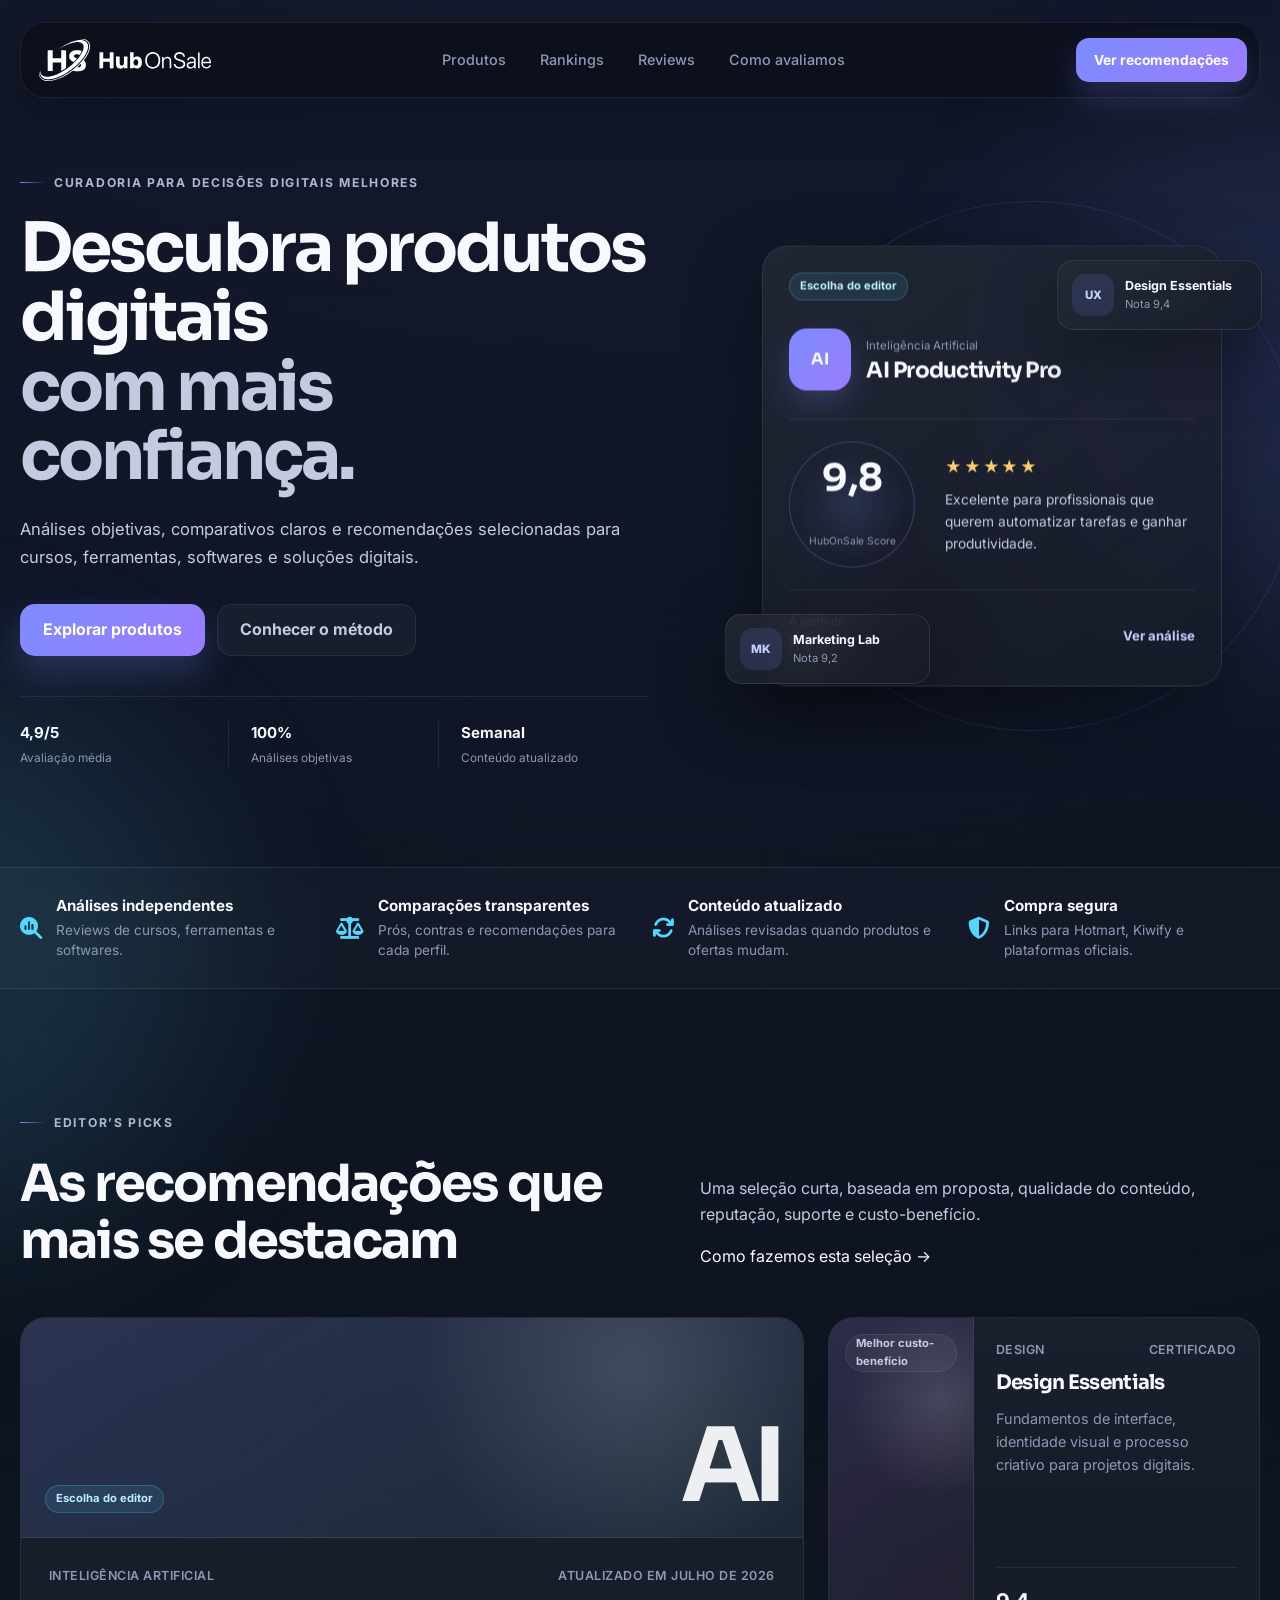
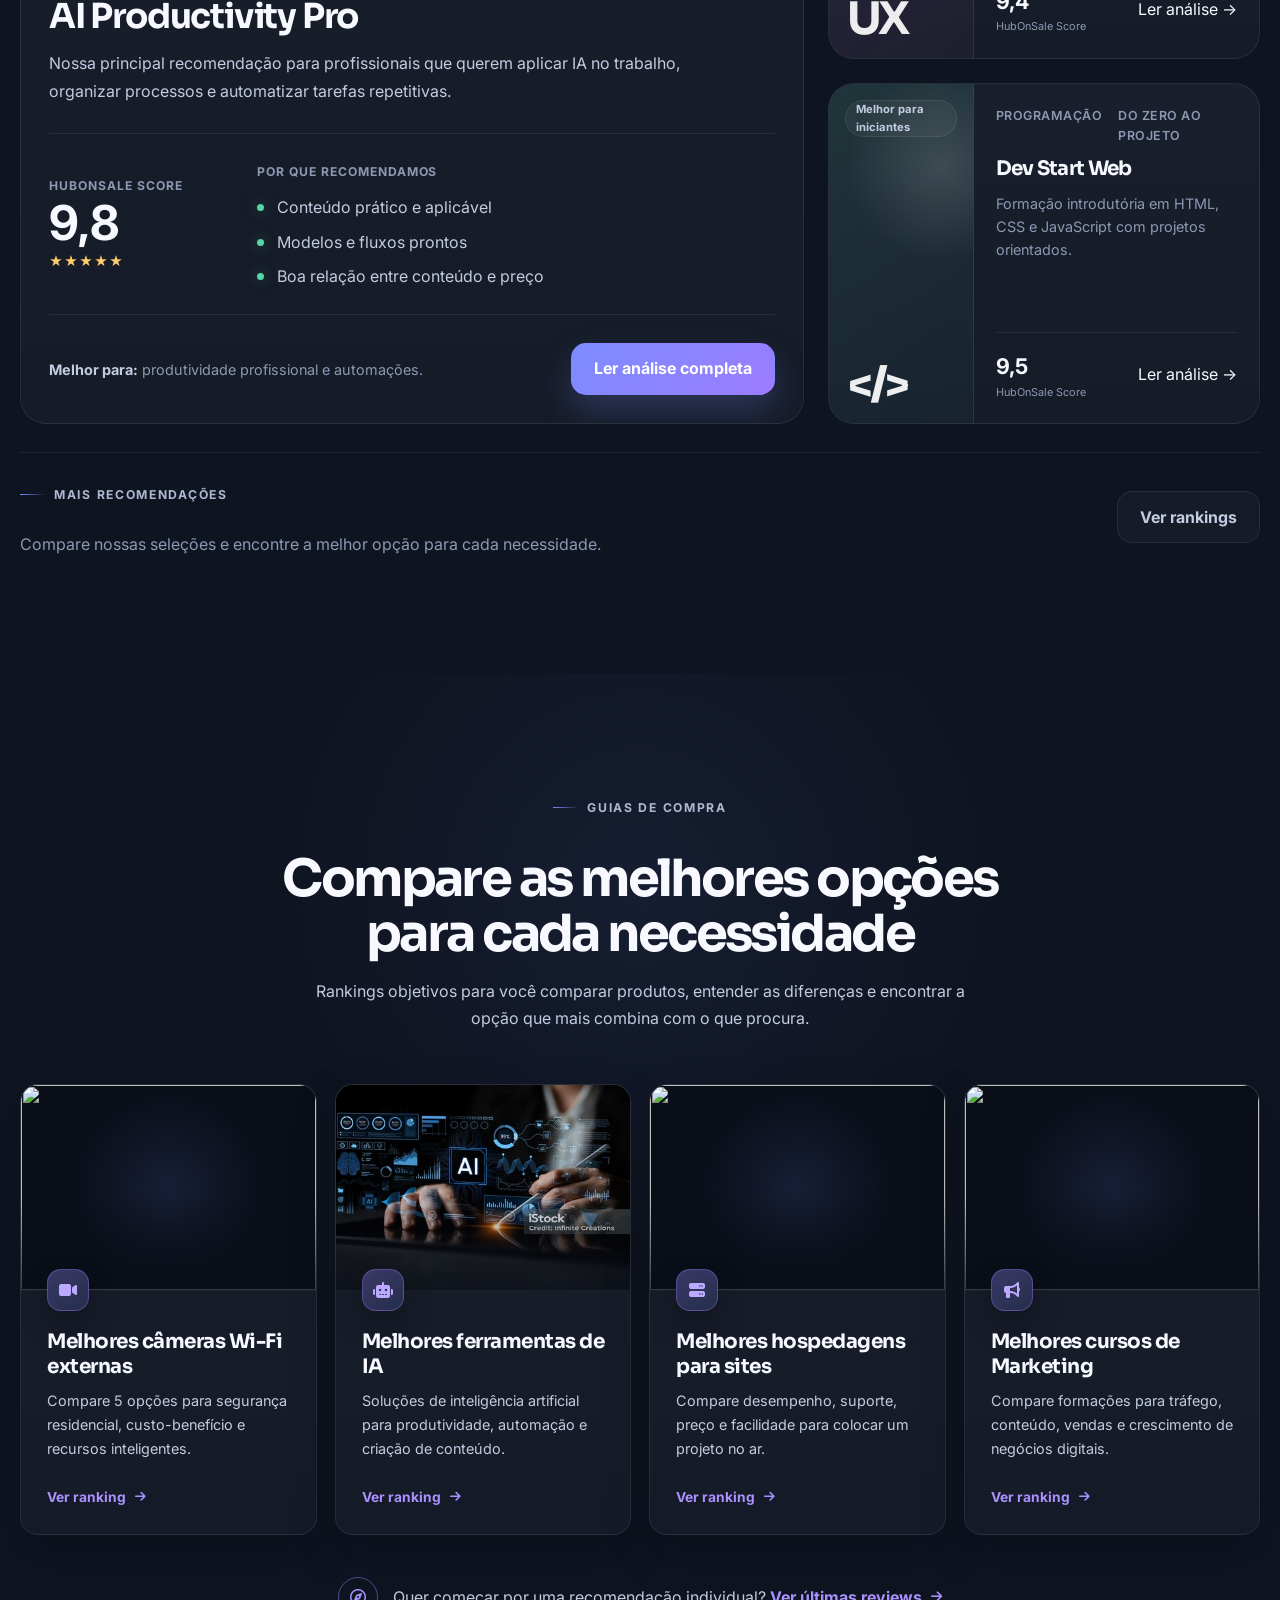
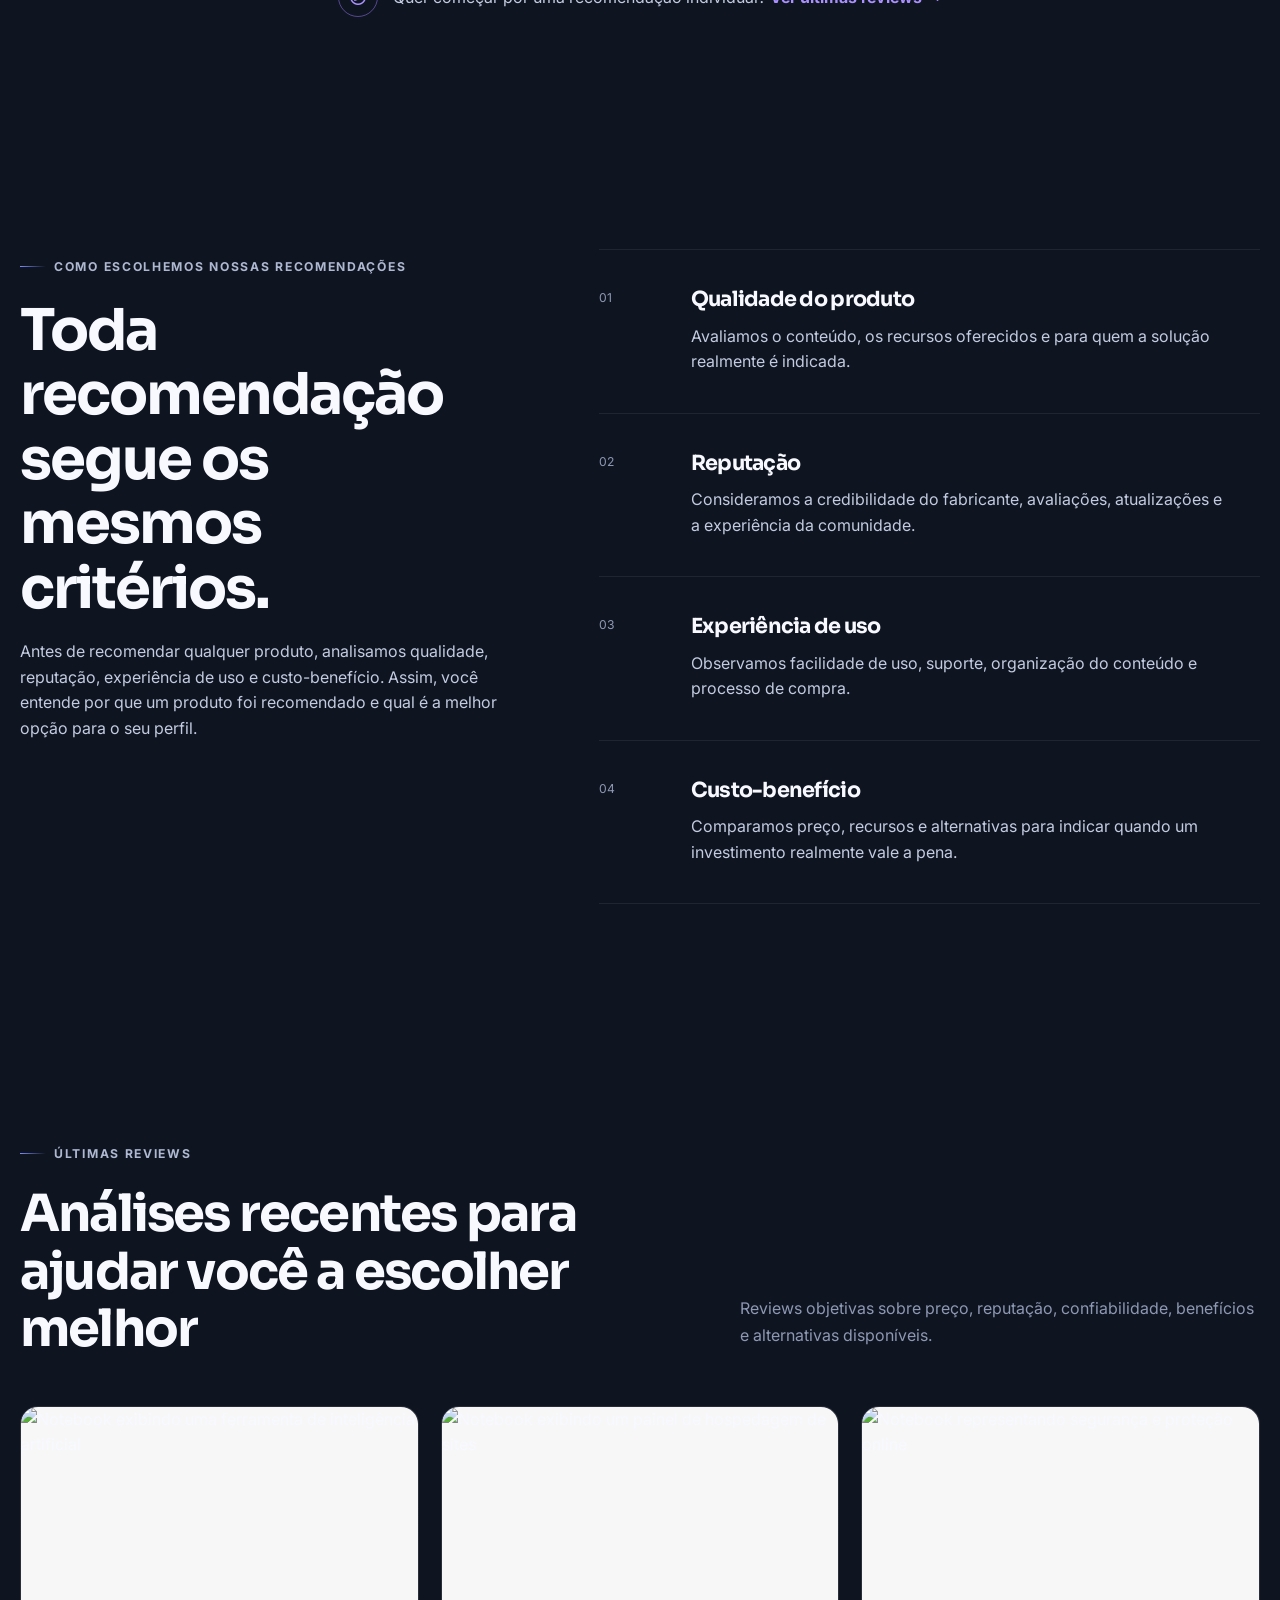
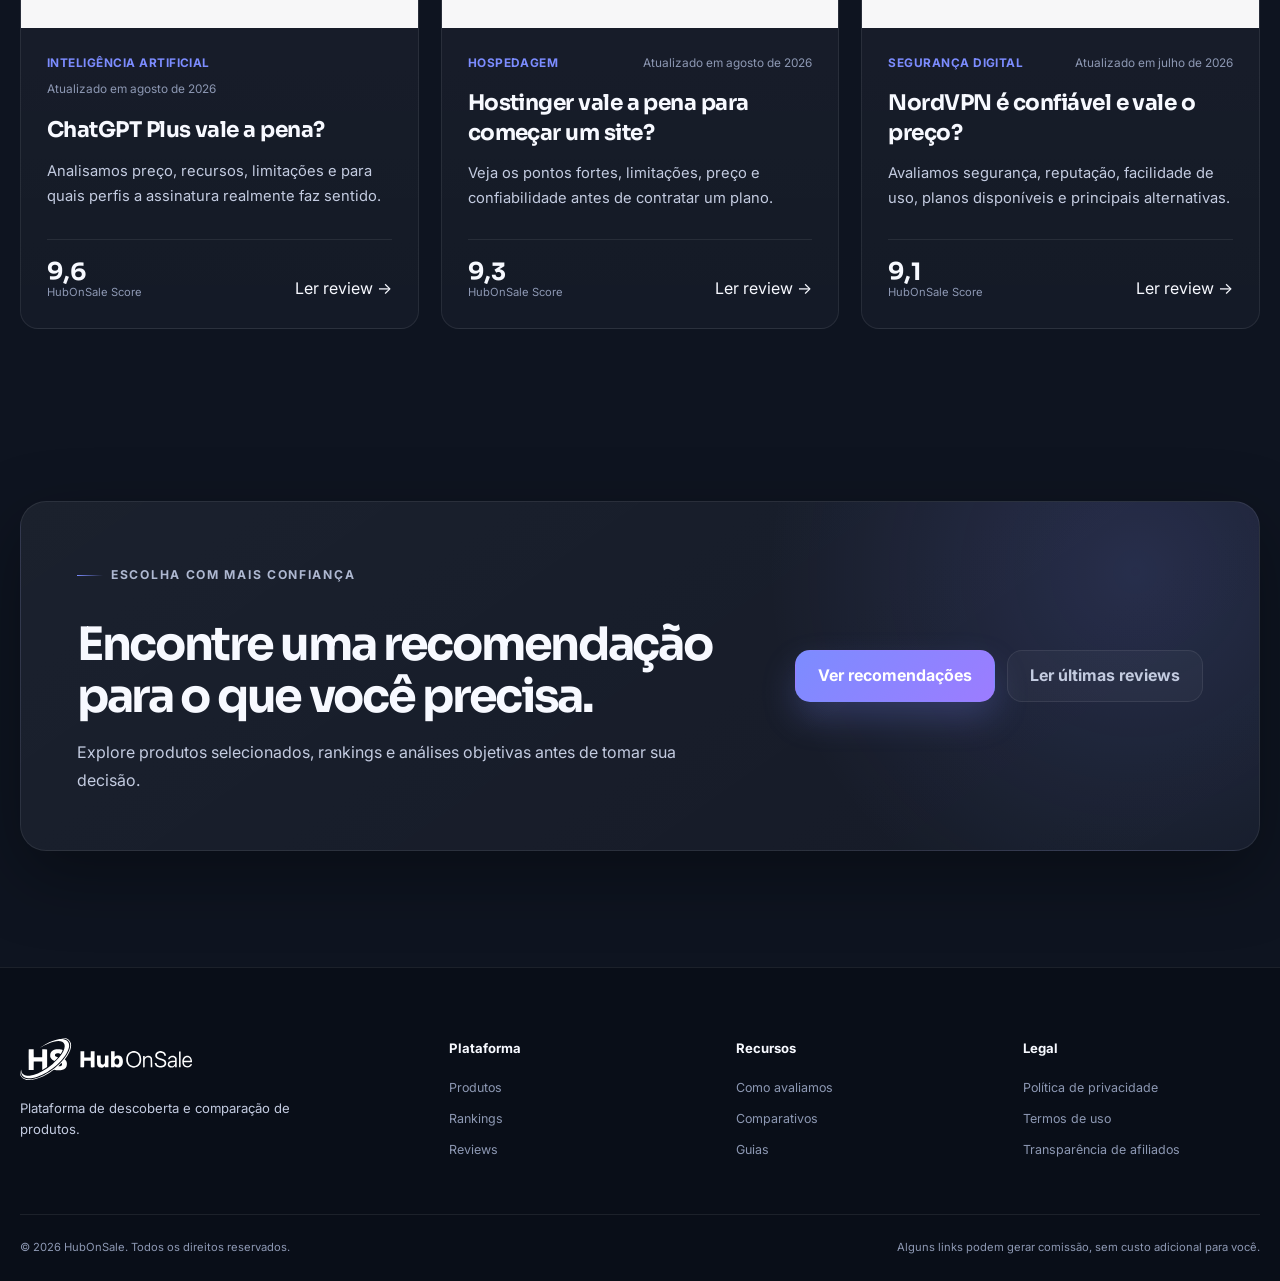
==== commit c6aadeaf: "feat: update links and canonical URLs for consistency across pages" ====
--- a/index.html
+++ b/index.html
@@ -30,7 +30,7 @@
   <header class="site-header">
   <div class="nav-shell">
 
-    <a class="brand" href="index.html" aria-label="HubOnSale">
+    <a class="brand" href="/" aria-label="HubOnSale">
       <img
         src="img/brand/hubonsale-logo-white.svg"
         alt="HubOnSale"
@@ -247,7 +247,7 @@
           </div>
           <div class="editor-picks-intro">
             <p>Uma seleção curta, baseada em proposta, qualidade do conteúdo, reputação, suporte e custo-benefício.</p>
-            <a class="inline-link" href="#metodo">Como fazemos esta seleção <span aria-hidden="true">→</span></a>
+            <a class="inline-link" href="#metodologia">Como fazemos esta seleção <span aria-hidden="true">→</span></a>
           </div>
         </div>
 
@@ -310,7 +310,7 @@
 
         <div class="interest-grid">
 
-          <a class="interest-card" href="melhores-cameras-seguranca.html" aria-label="Ver ranking das melhores câmeras Wi-Fi externas">
+          <a class="interest-card" href="melhores-cameras-seguranca" aria-label="Ver ranking das melhores câmeras Wi-Fi externas">
             <div class="interest-card__visual">
               <img
                 src="https://picsum.photos/id/250/400/250"
@@ -526,7 +526,7 @@
       <div class="latest-reviews-grid">
 
         <article class="latest-review-card">
-          <a class="latest-review-card__image" href="review-chatgpt-plus.html" aria-label="Ler review do ChatGPT Plus">
+          <a class="latest-review-card__image" href="review-chatgpt-plus" aria-label="Ler review do ChatGPT Plus">
            <img src="https://images.unsplash.com/photo-1496171367470-9ed9a91ea931" alt="Notebook exibindo uma ferramenta de inteligência artificial" width="600" height="360" loading="lazy">
           </a>
 
@@ -537,7 +537,7 @@
             </div>
 
             <h3>
-              <a href="review-chatgpt-plus.html">
+              <a href="/review-chatgpt-plus">
               ChatGPT Plus vale a pena?
               </a>
             </h3>
@@ -553,7 +553,7 @@
                 HubOnSale Score
               </span>
 
-              <a class="inline-link" href="review-chatgpt-plus.html">
+              <a class="inline-link" href="/review-chatgpt-plus">
                 Ler review
                 <span aria-hidden="true">→</span>
               </a>
@@ -564,7 +564,7 @@
         <article class="latest-review-card">
           <a
           class="latest-review-card__image"
-          href="review-hostinger.html"
+          href="/review-hostinger"
           aria-label="Ler review da Hostinger"
         >
           <img
@@ -583,7 +583,7 @@
           </div>
 
           <h3>
-            <a href="review-hostinger.html">
+            <a href="/review-hostinger">
               Hostinger vale a pena para começar um site?
             </a>
           </h3>
@@ -599,7 +599,7 @@
               HubOnSale Score
             </span>
 
-            <a class="inline-link" href="review-hostinger.html">
+            <a class="inline-link" href="/review-hostinger">
               Ler review
               <span aria-hidden="true">→</span>
             </a>
@@ -610,7 +610,7 @@
       <article class="latest-review-card">
         <a
           class="latest-review-card__image"
-          href="review-nordvpn.html"
+          href="/review-nordvpn"
           aria-label="Ler review da NordVPN"
         >
           <img
@@ -629,7 +629,7 @@
           </div>
 
           <h3>
-            <a href="review-nordvpn.html">
+            <a href="/review-nordvpn">
               NordVPN é confiável e vale o preço?
             </a>
           </h3>
@@ -645,7 +645,7 @@
               HubOnSale Score
             </span>
 
-            <a class="inline-link" href="review-nordvpn.html">
+            <a class="inline-link" href="/review-nordvpn">
               Ler review
               <span aria-hidden="true">→</span>
             </a>
@@ -690,13 +690,13 @@
   <footer class="site-footer">
     <div class="container footer-grid">
       <div>
-        <a class="brand footer-brand" href="index.html" aria-label="HubOnSale">
+        <a class="brand footer-brand" href="/" aria-label="HubOnSale">
           <img
             src="img/brand/hubonsale-logo-white.svg"
             alt="HubOnSale">
         </a>
         <p>
-          Plataforma de descoberta e comparação de produtos digitais.
+          Plataforma de descoberta e comparação de produtos.
         </p>
       </div>
 
@@ -710,15 +710,15 @@
       <div>
         <strong>Recursos</strong>
         <a href="#metodologia">Como avaliamos</a>
-        <a href="#">Comparativos</a>
-        <a href="#">Guias</a>
+        <a href="#rankings">Comparativos</a>
+        <a href="#rankings">Guias</a>
       </div>
 
       <div>
         <strong>Legal</strong>
-        <a href="politica-de-privacidade.html">Política de privacidade</a>
-        <a href="termos-de-uso.html">Termos de uso</a>
-        <a href="transparencia-afiliados.html">Transparência de afiliados</a>
+        <a href="/politica-de-privacidade">Política de privacidade</a>
+        <a href="/termos-de-uso.html">Termos de uso</a>
+        <a href="/transparencia-afiliados">Transparência de afiliados</a>
       </div>
     </div>
 
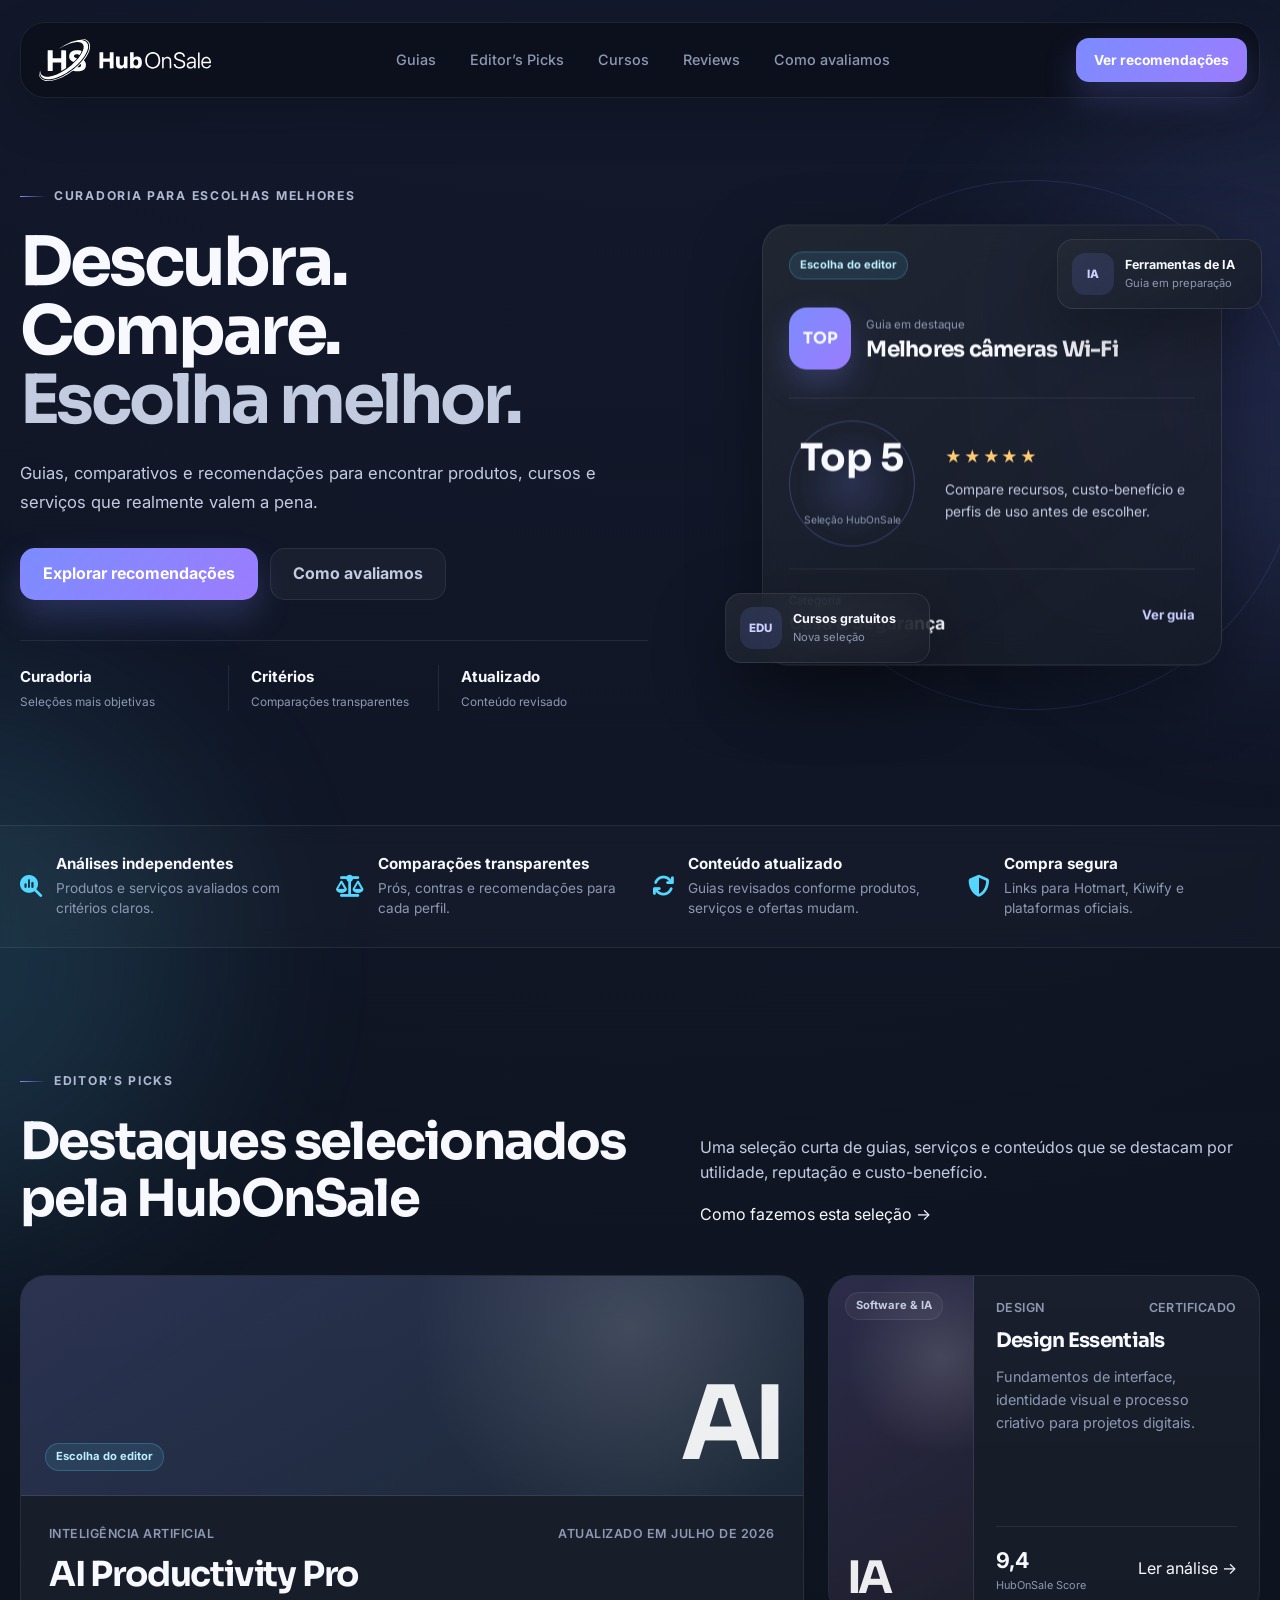
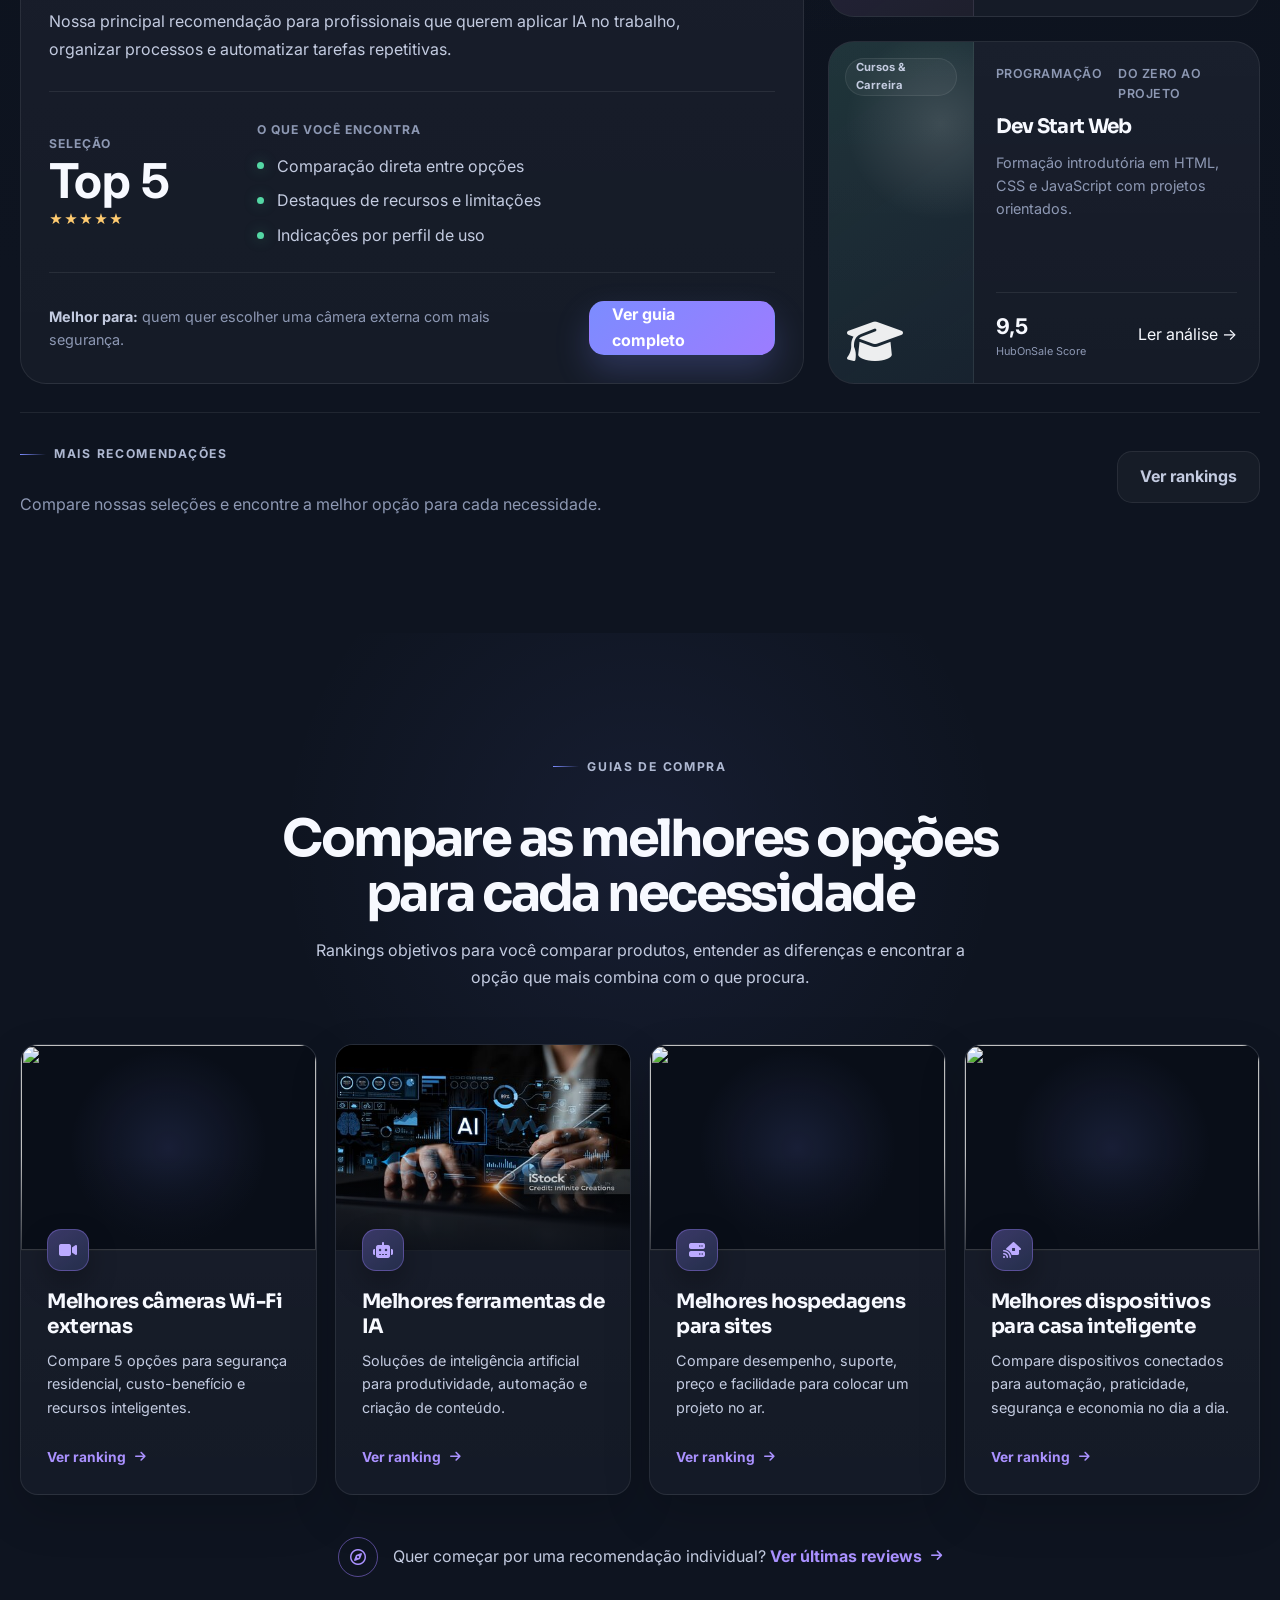
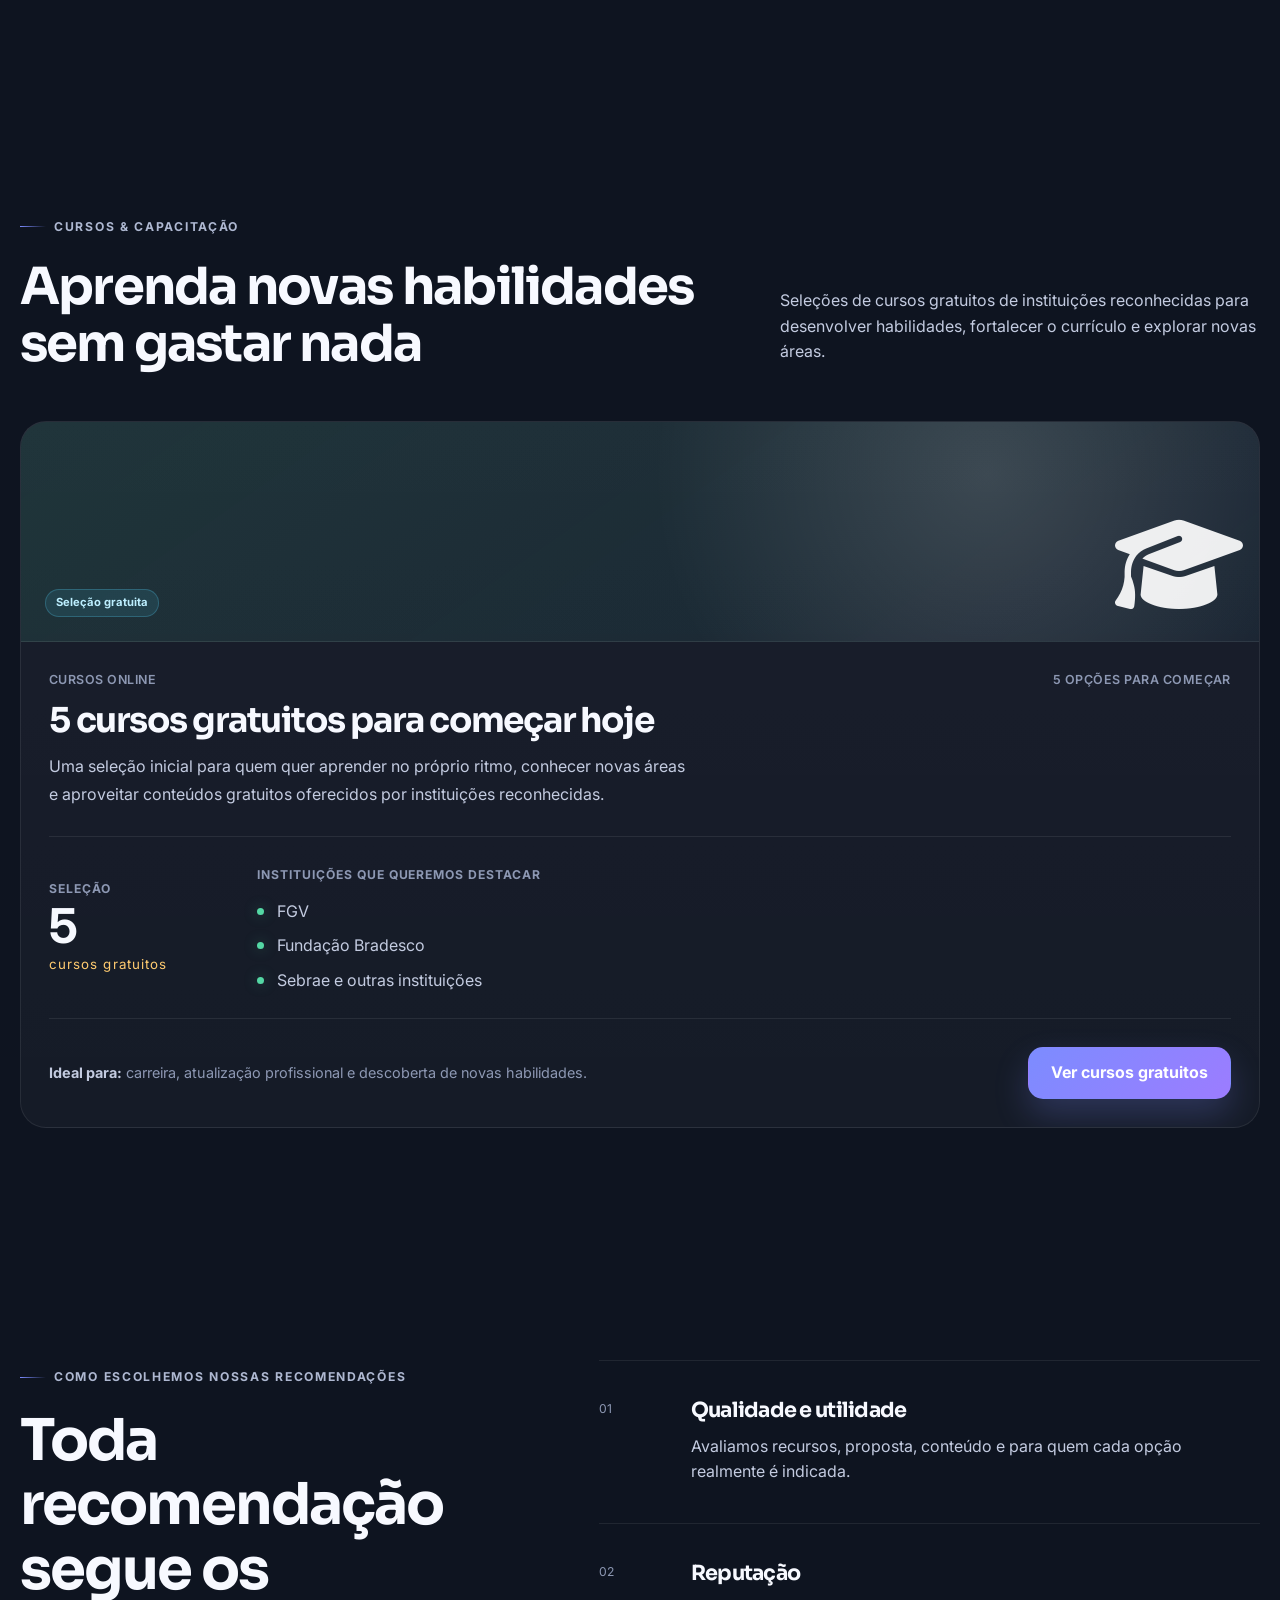
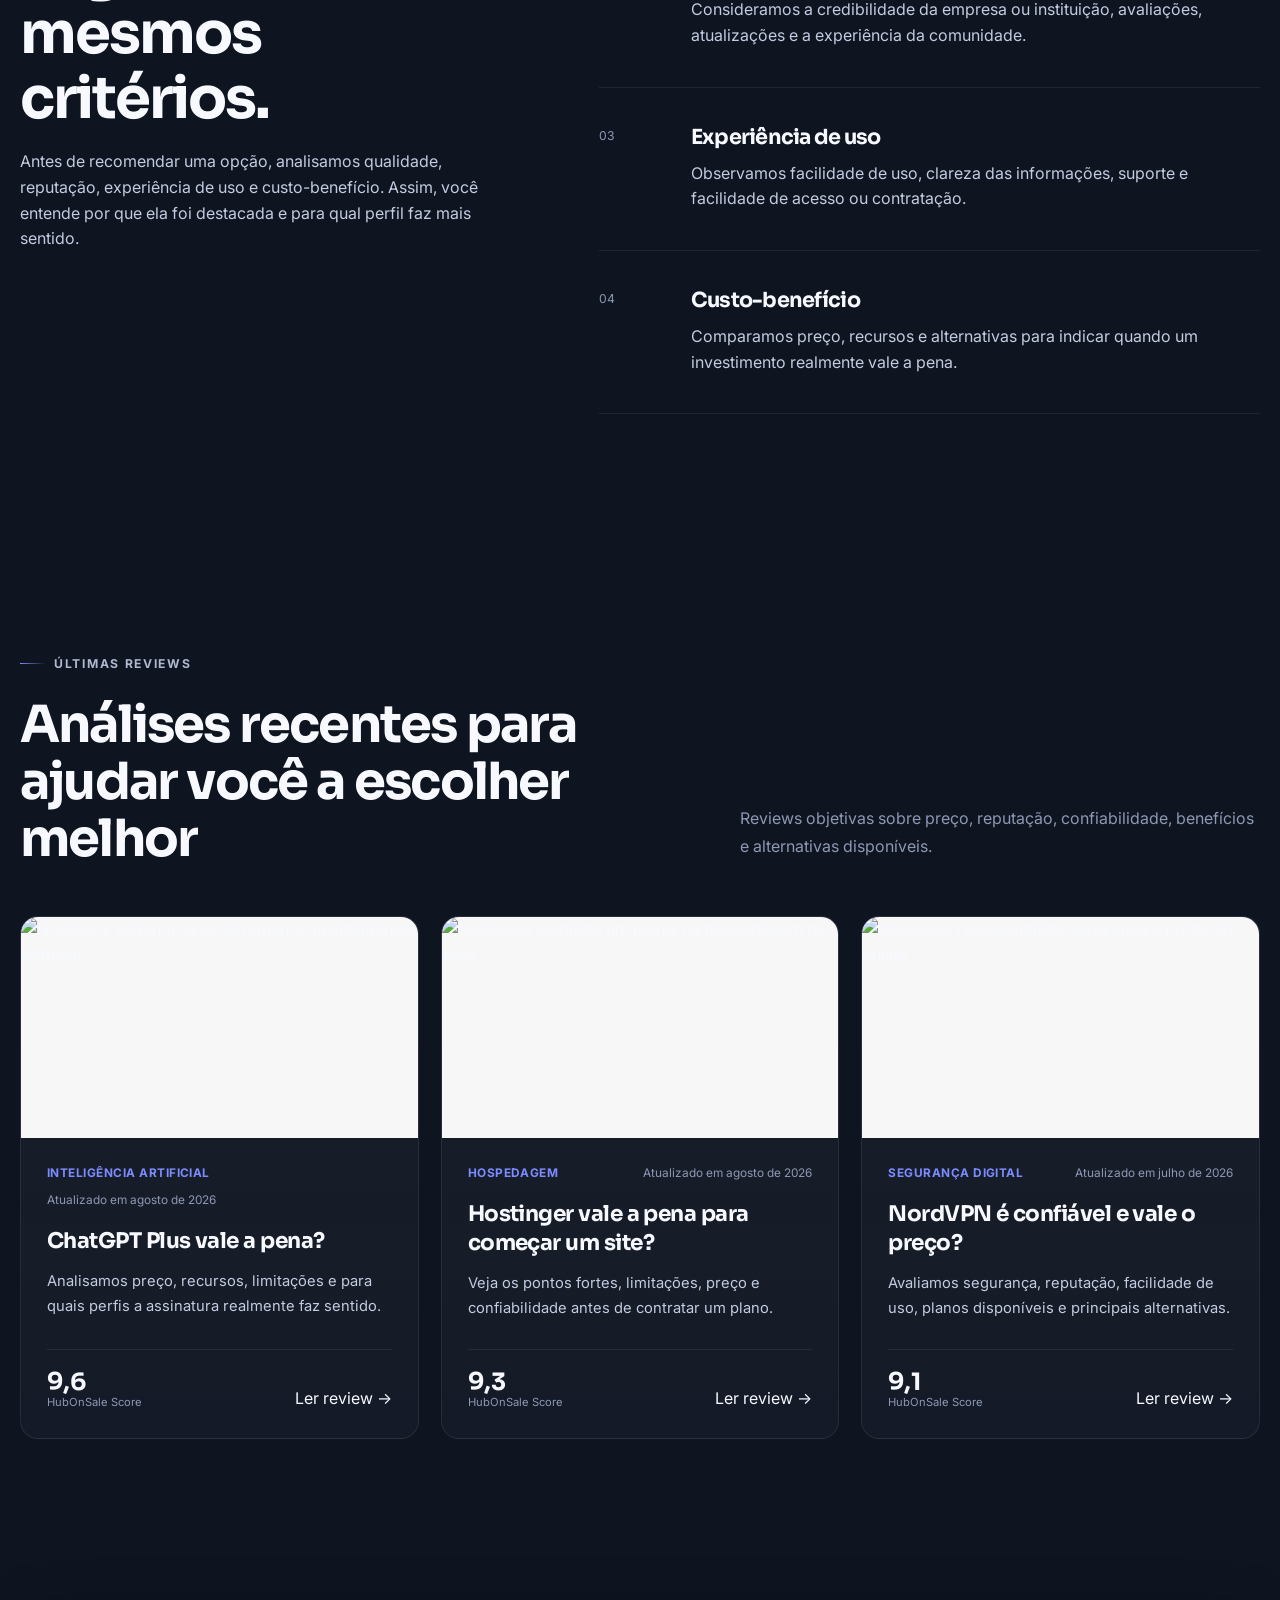
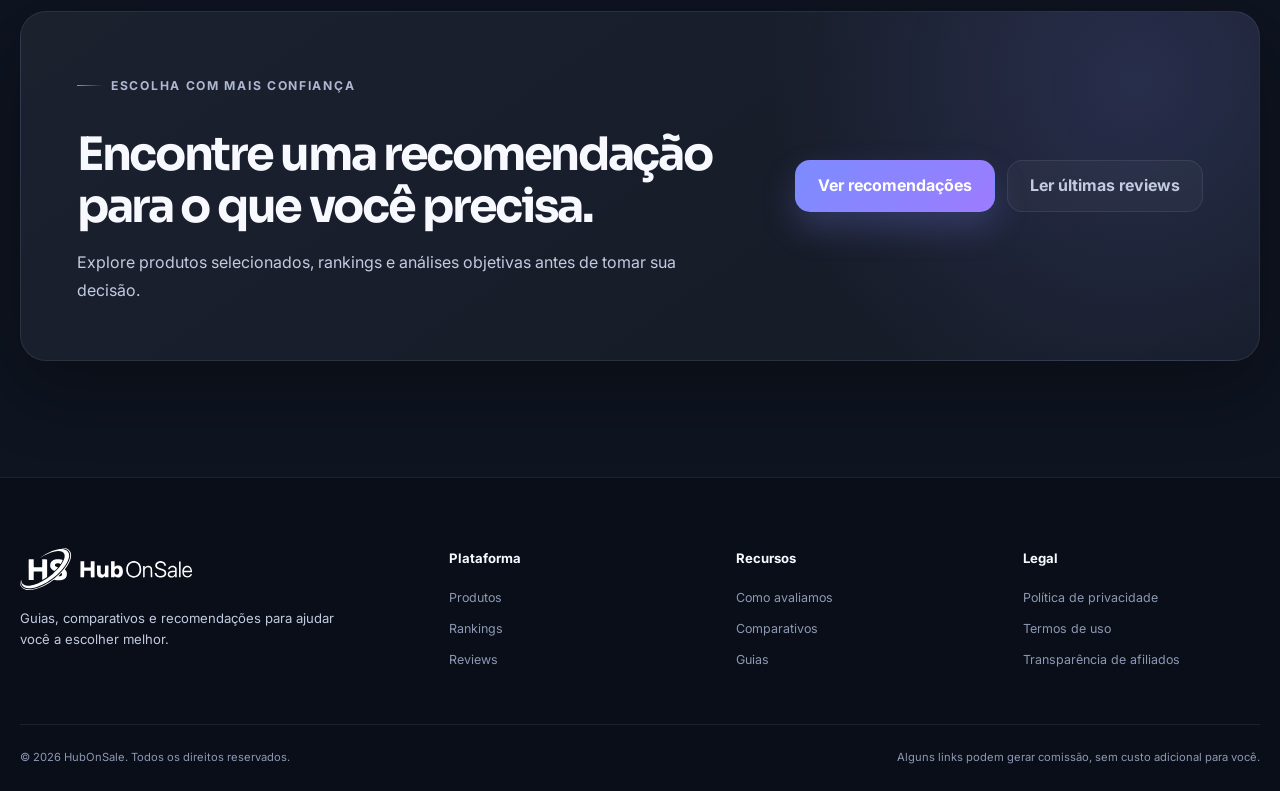
==== commit 599fe94f: "Refactor code structure for improved readability and maintainability" ====
--- a/index.html
+++ b/index.html
@@ -3,10 +3,10 @@
 <head>
   <meta charset="UTF-8">
   <meta name="viewport" content="width=device-width, initial-scale=1.0">
-  <meta name="description" content="Descubra, compare e escolha produtos digitais com análises objetivas e recomendações selecionadas pela HubOnSale.">
+  <meta name="description" content="Descubra, compare e escolha melhor com guias, rankings, cursos e análises independentes da HubOnSale.">
   <meta name="theme-color" content="#0b0f19">
 
-  <title>HubOnSale | Recomendações e reviews de produtos digitais</title>
+  <title>HubOnSale | Guias, comparativos, cursos e recomendações</title>
 
   <link rel="preconnect" href="https://fonts.googleapis.com">
   <link rel="preconnect" href="https://fonts.gstatic.com" crossorigin>
@@ -19,6 +19,16 @@
 
   <link rel="stylesheet" href="css/style.css">
   <link rel="stylesheet" href="css/home-v1.css">
+
+  <style>
+    @media (max-width: 768px) {
+      .hero-text {
+        max-width: 32ch;
+        font-size: .95rem;
+        line-height: 1.65;
+      }
+    }
+  </style>
 </head>
 
 <body>
@@ -38,14 +48,15 @@
     </a>
 
     <nav class="main-nav" aria-label="Navegação principal">
-      <a href="#produtos">Produtos</a>
-      <a href="#rankings">Rankings</a>
+      <a href="#rankings">Guias</a>
+      <a href="#produtos">Editor’s Picks</a>
+      <a href="#cursos">Cursos</a>
       <a href="#reviews">Reviews</a>
       <a href="#metodologia">Como avaliamos</a>
     </nav>
 
     <div class="nav-actions">
-      <a class="btn btn-primary btn-small" href="#produtos">
+      <a class="btn btn-primary btn-small" href="#rankings">
         Ver recomendações
       </a>
 
@@ -92,13 +103,14 @@
     </div>
 
     <nav class="mobile-menu__nav" aria-label="Navegação móvel">
-      <a href="#produtos">Produtos</a>
-      <a href="#rankings">Rankings</a>
+      <a href="#rankings">Guias</a>
+      <a href="#produtos">Editor’s Picks</a>
+      <a href="#cursos">Cursos</a>
       <a href="#reviews">Reviews</a>
       <a href="#metodologia">Como avaliamos</a>
     </nav>
 
-    <a class="btn btn-primary mobile-menu__cta" href="#produtos">
+    <a class="btn btn-primary mobile-menu__cta" href="#rankings">
       Ver recomendações
     </a>
 
@@ -109,35 +121,35 @@
     <section class="hero section">
       <div class="container hero-grid">
         <div class="hero-copy">
-          <span class="eyebrow">Curadoria para decisões digitais melhores</span>
+          <span class="eyebrow">Curadoria para escolhas melhores</span>
 
           <h1>
-            Descubra produtos digitais
-            <span>com mais confiança.</span>
+            Descubra. Compare.
+            <span>Escolha melhor.</span>
           </h1>
 
           <p class="hero-text">
-            Análises objetivas, comparativos claros e recomendações selecionadas
-            para cursos, ferramentas, softwares e soluções digitais.
+            Guias, comparativos e recomendações para encontrar
+            produtos, cursos e serviços que realmente valem a pena.
           </p>
 
           <div class="hero-actions">
-            <a class="btn btn-primary" href="#produtos">Explorar produtos</a>
-            <a class="btn btn-secondary" href="#metodologia">Conhecer o método</a>
+            <a class="btn btn-primary" href="#rankings">Explorar recomendações</a>
+            <a class="btn btn-secondary" href="#metodologia">Como avaliamos</a>
           </div>
 
           <div class="hero-proof" aria-label="Indicadores de confiança">
             <div>
-              <strong>4,9/5</strong>
-              <span>Avaliação média</span>
+              <strong>Curadoria</strong>
+              <span>Seleções mais objetivas</span>
             </div>
             <div>
-              <strong>100%</strong>
-              <span>Análises objetivas</span>
+              <strong>Critérios</strong>
+              <span>Comparações transparentes</span>
             </div>
             <div>
-              <strong>Semanal</strong>
-              <span>Conteúdo atualizado</span>
+              <strong>Atualizado</strong>
+              <span>Conteúdo revisado</span>
             </div>
           </div>
         </div>
@@ -153,47 +165,47 @@
             </div>
 
             <div class="score-card__product">
-              <div class="product-avatar">AI</div>
+              <div class="product-avatar">TOP</div>
               <div>
-                <span class="card-kicker">Inteligência Artificial</span>
-                <h2>AI Productivity Pro</h2>
+                <span class="card-kicker">Guia em destaque</span>
+                <h2>Melhores câmeras Wi-Fi</h2>
               </div>
             </div>
 
             <div class="score-card__body">
               <div class="score-ring">
-                <strong>9,8</strong>
-                <span>HubOnSale Score</span>
+                <strong>Top 5</strong>
+                <span>Seleção HubOnSale</span>
               </div>
 
               <div class="score-details">
-                <div class="stars" aria-label="5 de 5 estrelas">★★★★★</div>
-                <p>Excelente para profissionais que querem automatizar tarefas e ganhar produtividade.</p>
+                <div class="stars" aria-label="Seleção editorial">★★★★★</div>
+                <p>Compare recursos, custo-benefício e perfis de uso antes de escolher.</p>
               </div>
             </div>
 
             <div class="score-card__footer">
               <div>
-                <span>A partir de</span>
-                <strong>R$ 97</strong>
-              </div>
-              <a href="#produtos">Ver análise</a>
+                <span>Categoria</span>
+                <strong>Casa &amp; Segurança</strong>
+              </div>
+              <a href="melhores-cameras-seguranca">Ver guia</a>
             </div>
           </article>
 
           <div class="mini-card mini-card--top glass-card">
-            <span class="mini-card__icon">UX</span>
+            <span class="mini-card__icon">IA</span>
             <div>
-              <strong>Design Essentials</strong>
-              <span>Nota 9,4</span>
+              <strong>Ferramentas de IA</strong>
+              <span>Guia em preparação</span>
             </div>
           </div>
 
           <div class="mini-card mini-card--bottom glass-card">
-            <span class="mini-card__icon">MK</span>
+            <span class="mini-card__icon">EDU</span>
             <div>
-              <strong>Marketing Lab</strong>
-              <span>Nota 9,2</span>
+              <strong>Cursos gratuitos</strong>
+              <span>Nova seleção</span>
             </div>
           </div>
         </div>
@@ -207,7 +219,7 @@
           <i class="fa-solid fa-magnifying-glass-chart" aria-hidden="true"></i>
           <div>
             <strong>Análises independentes</strong>
-            <span>Reviews de cursos, ferramentas e softwares.</span>
+            <span>Produtos e serviços avaliados com critérios claros.</span>
           </div>
         </article>
 
@@ -223,7 +235,7 @@
           <i class="fa-solid fa-arrows-rotate" aria-hidden="true"></i>
           <div>
             <strong>Conteúdo atualizado</strong>
-            <span>Análises revisadas quando produtos e ofertas mudam.</span>
+            <span>Guias revisados conforme produtos, serviços e ofertas mudam.</span>
           </div>
         </article>
 
@@ -243,10 +255,10 @@
         <div class="section-heading editor-picks-heading">
           <div>
             <span class="eyebrow">Editor’s Picks</span>
-            <h2 id="editor-picks-title">As recomendações que mais se destacam</h2>
+            <h2 id="editor-picks-title">Destaques selecionados pela HubOnSale</h2>
           </div>
           <div class="editor-picks-intro">
-            <p>Uma seleção curta, baseada em proposta, qualidade do conteúdo, reputação, suporte e custo-benefício.</p>
+            <p>Uma seleção curta de guias, serviços e conteúdos que se destacam por utilidade, reputação e custo-benefício.</p>
             <a class="inline-link" href="#metodologia">Como fazemos esta seleção <span aria-hidden="true">→</span></a>
           </div>
         </div>
@@ -262,16 +274,16 @@
               <h3>AI Productivity Pro</h3>
               <p class="editor-pick__summary">Nossa principal recomendação para profissionais que querem aplicar IA no trabalho, organizar processos e automatizar tarefas repetitivas.</p>
               <div class="editor-pick__verdict">
-                <div class="editor-pick__score" aria-label="HubOnSale Score 9,8 de 10"><span>HubOnSale Score</span><strong>9,8</strong><small aria-hidden="true">★★★★★</small></div>
-                <div><span class="editor-pick__label">Por que recomendamos</span><ul class="editor-pick__reasons"><li>Conteúdo prático e aplicável</li><li>Modelos e fluxos prontos</li><li>Boa relação entre conteúdo e preço</li></ul></div>
-              </div>
-              <div class="editor-pick__footer"><p><strong>Melhor para:</strong> produtividade profissional e automações.</p><a class="btn btn-primary" href="#">Ler análise completa</a></div>
+                <div class="editor-pick__score" aria-label="Top 5 HubOnSale"><span>Seleção</span><strong>Top 5</strong><small aria-hidden="true">★★★★★</small></div>
+                <div><span class="editor-pick__label">O que você encontra</span><ul class="editor-pick__reasons"><li>Comparação direta entre opções</li><li>Destaques de recursos e limitações</li><li>Indicações por perfil de uso</li></ul></div>
+              </div>
+              <div class="editor-pick__footer"><p><strong>Melhor para:</strong> quem quer escolher uma câmera externa com mais segurança.</p><a class="btn btn-primary" href="melhores-cameras-seguranca">Ver guia completo</a></div>
             </div>
           </article>
 
           <div class="editor-picks-secondary">
             <article class="editor-pick editor-pick--compact">
-              <div class="editor-pick__visual visual-design" aria-hidden="true"><span class="chip chip-muted">Melhor custo-benefício</span><span class="editor-pick__symbol">UX</span></div>
+              <div class="editor-pick__visual visual-design" aria-hidden="true"><span class="chip chip-muted">Software &amp; IA</span><span class="editor-pick__symbol">IA</span></div>
               <div class="editor-pick__content">
                 <div class="editor-pick__meta"><span>Design</span><span>Certificado</span></div>
                 <h3>Design Essentials</h3><p>Fundamentos de interface, identidade visual e processo criativo para projetos digitais.</p>
@@ -279,7 +291,7 @@
               </div>
             </article>
             <article class="editor-pick editor-pick--compact">
-              <div class="editor-pick__visual visual-code" aria-hidden="true"><span class="chip chip-muted">Melhor para iniciantes</span><span class="editor-pick__symbol">&lt;/&gt;</span></div>
+              <div class="editor-pick__visual visual-code" aria-hidden="true"><span class="chip chip-muted">Cursos &amp; Carreira</span><span class="editor-pick__symbol"><i class="fa-solid fa-graduation-cap"></i></span></div>
               <div class="editor-pick__content">
                 <div class="editor-pick__meta"><span>Programação</span><span>Do zero ao projeto</span></div>
                 <h3>Dev Start Web</h3><p>Formação introdutória em HTML, CSS e JavaScript com projetos orientados.</p>
@@ -394,10 +406,10 @@
             </div>
           </a>
 
-          <a class="interest-card" href="#" aria-label="Ver ranking dos melhores cursos de marketing digital">
+          <a class="interest-card" href="#" aria-label="Ver ranking dos melhores dispositivos para casa inteligente">
             <div class="interest-card__visual">
               <img
-                src="https://picsum.photos/id/0/400/250"
+                src="https://picsum.photos/id/96/400/250"
                 alt=""
                 width="600"
                 height="360"
@@ -406,13 +418,13 @@
 
             <div class="interest-card__content">
               <span class="interest-card__icon" aria-hidden="true">
-                <i class="fa-solid fa-bullhorn"></i>
-              </span>
-
-              <h3>Melhores cursos de Marketing</h3>
+                <i class="fa-solid fa-house-signal"></i>
+              </span>
+
+              <h3>Melhores dispositivos para casa inteligente</h3>
 
               <p>
-                Compare formações para tráfego, conteúdo, vendas e crescimento de negócios digitais.
+                Compare dispositivos conectados para automação, praticidade, segurança e economia no dia a dia.
               </p>
 
               <span class="interest-card__link">
@@ -441,6 +453,57 @@
       </div>
     </section>
 
+    <section class="section courses-section" id="cursos" aria-labelledby="courses-title">
+      <div class="container">
+        <div class="section-heading">
+          <div>
+            <span class="eyebrow">Cursos &amp; Capacitação</span>
+            <h2 id="courses-title">Aprenda novas habilidades sem gastar nada</h2>
+          </div>
+          <p>Seleções de cursos gratuitos de instituições reconhecidas para desenvolver habilidades, fortalecer o currículo e explorar novas áreas.</p>
+        </div>
+
+        <article class="editor-pick editor-pick--primary courses-feature">
+          <div class="editor-pick__visual visual-code" aria-hidden="true">
+            <span class="chip chip-accent">Seleção gratuita</span>
+            <span class="editor-pick__symbol"><i class="fa-solid fa-graduation-cap"></i></span>
+          </div>
+
+          <div class="editor-pick__content">
+            <div class="editor-pick__meta">
+              <span>Cursos online</span>
+              <span>5 opções para começar</span>
+            </div>
+
+            <h3>5 cursos gratuitos para começar hoje</h3>
+            <p class="editor-pick__summary">Uma seleção inicial para quem quer aprender no próprio ritmo, conhecer novas áreas e aproveitar conteúdos gratuitos oferecidos por instituições reconhecidas.</p>
+
+            <div class="editor-pick__verdict">
+              <div class="editor-pick__score" aria-label="5 cursos selecionados">
+                <span>Seleção</span>
+                <strong>5</strong>
+                <small>cursos gratuitos</small>
+              </div>
+
+              <div>
+                <span class="editor-pick__label">Instituições que queremos destacar</span>
+                <ul class="editor-pick__reasons">
+                  <li>FGV</li>
+                  <li>Fundação Bradesco</li>
+                  <li>Sebrae e outras instituições</li>
+                </ul>
+              </div>
+            </div>
+
+            <div class="editor-pick__footer">
+              <p><strong>Ideal para:</strong> carreira, atualização profissional e descoberta de novas habilidades.</p>
+              <a class="btn btn-primary" href="cursos-gratuitos">Ver cursos gratuitos</a>
+            </div>
+          </div>
+        </article>
+      </div>
+    </section>
+
     <section class="section" id="metodologia">
   <div class="container method-grid">
 
@@ -450,10 +513,9 @@
       <h2>Toda recomendação segue os mesmos critérios.</h2>
 
       <p>
-        Antes de recomendar qualquer produto, analisamos qualidade,
+        Antes de recomendar uma opção, analisamos qualidade,
         reputação, experiência de uso e custo-benefício. Assim, você
-        entende por que um produto foi recomendado e qual é a melhor
-        opção para o seu perfil.
+        entende por que ela foi destacada e para qual perfil faz mais sentido.
       </p>
     </div>
 
@@ -462,10 +524,10 @@
       <article>
         <span>01</span>
         <div>
-          <h3>Qualidade do produto</h3>
+          <h3>Qualidade e utilidade</h3>
           <p>
-            Avaliamos o conteúdo, os recursos oferecidos e para quem
-            a solução realmente é indicada.
+            Avaliamos recursos, proposta, conteúdo e para quem
+             cada opção realmente é indicada.
           </p>
         </div>
       </article>
@@ -475,7 +537,7 @@
         <div>
           <h3>Reputação</h3>
           <p>
-            Consideramos a credibilidade do fabricante, avaliações,
+            Consideramos a credibilidade da empresa ou instituição, avaliações,
             atualizações e a experiência da comunidade.
           </p>
         </div>
@@ -486,8 +548,8 @@
         <div>
           <h3>Experiência de uso</h3>
           <p>
-            Observamos facilidade de uso, suporte, organização do
-            conteúdo e processo de compra.
+            Observamos facilidade de uso, clareza das informações,
+             suporte e facilidade de acesso ou contratação.
           </p>
         </div>
       </article>
@@ -696,7 +758,7 @@
             alt="HubOnSale">
         </a>
         <p>
-          Plataforma de descoberta e comparação de produtos.
+          Guias, comparativos e recomendações para ajudar você a escolher melhor.
         </p>
       </div>
 
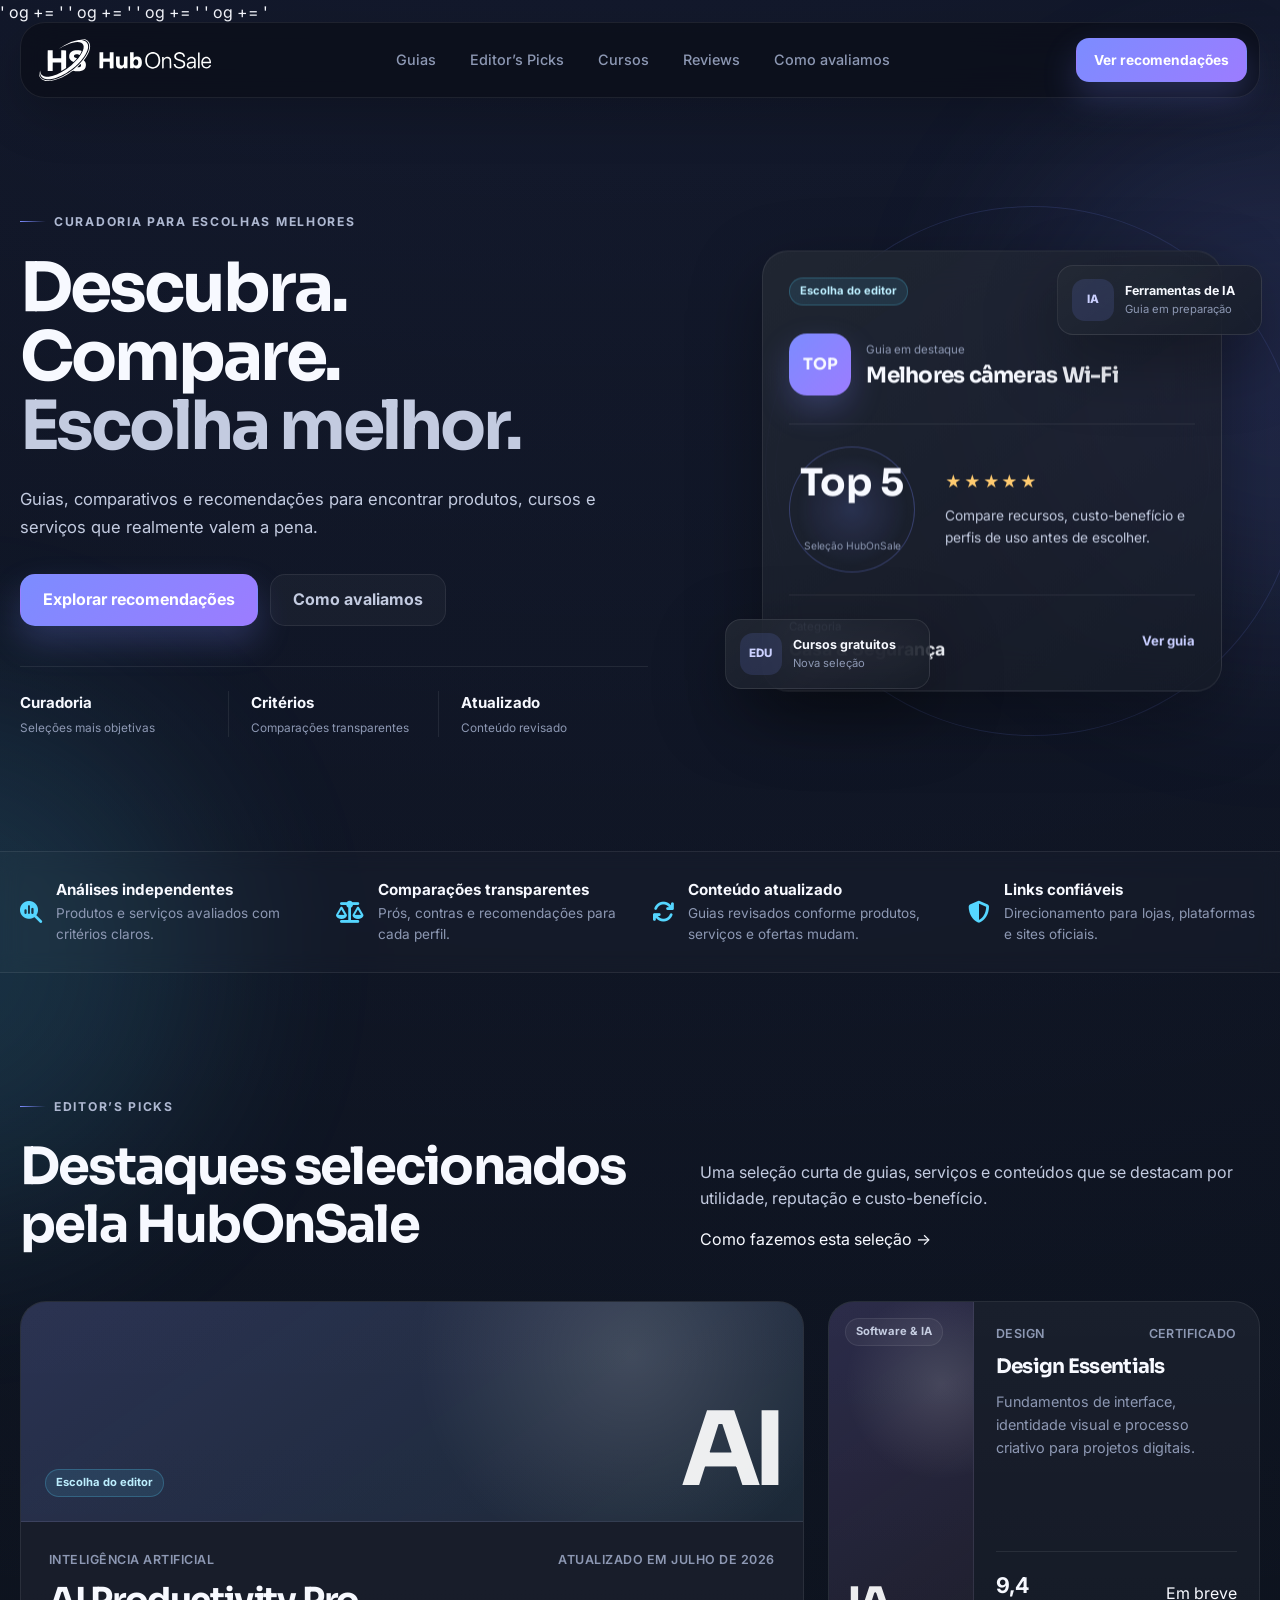
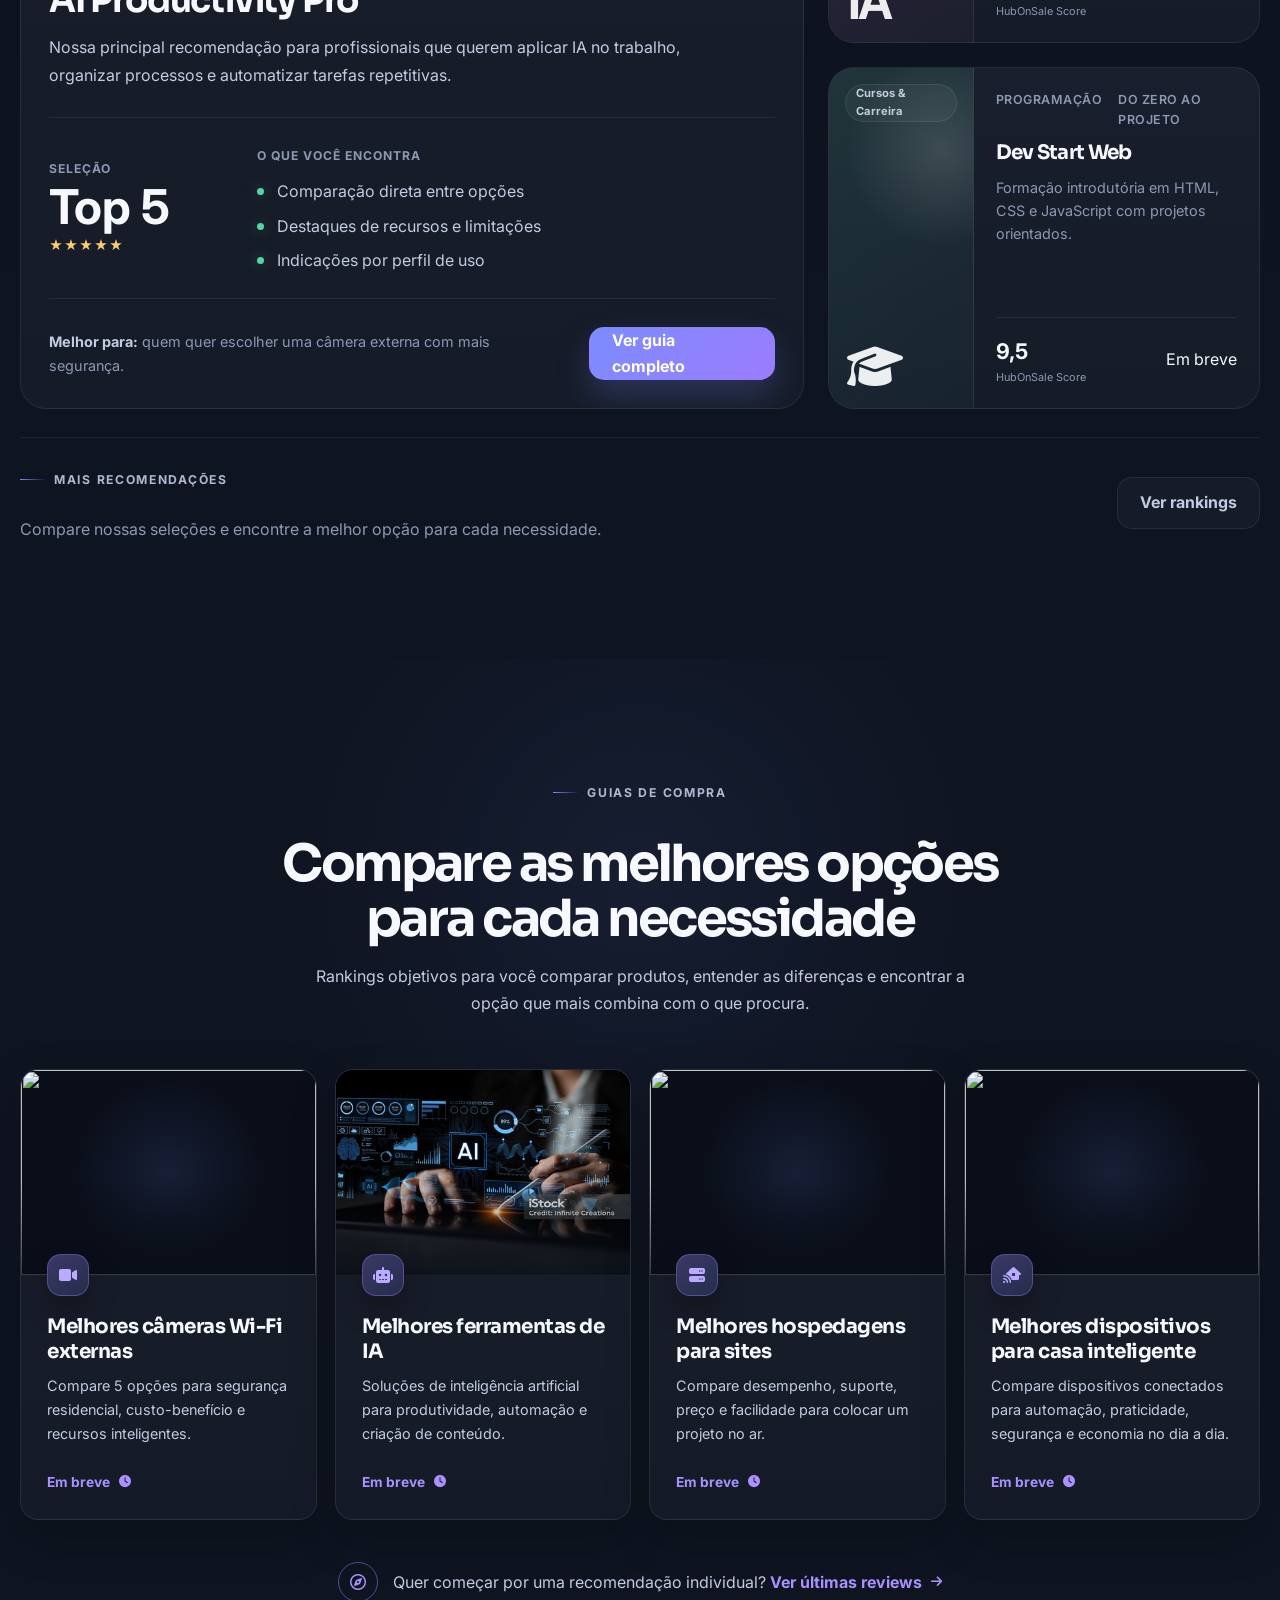
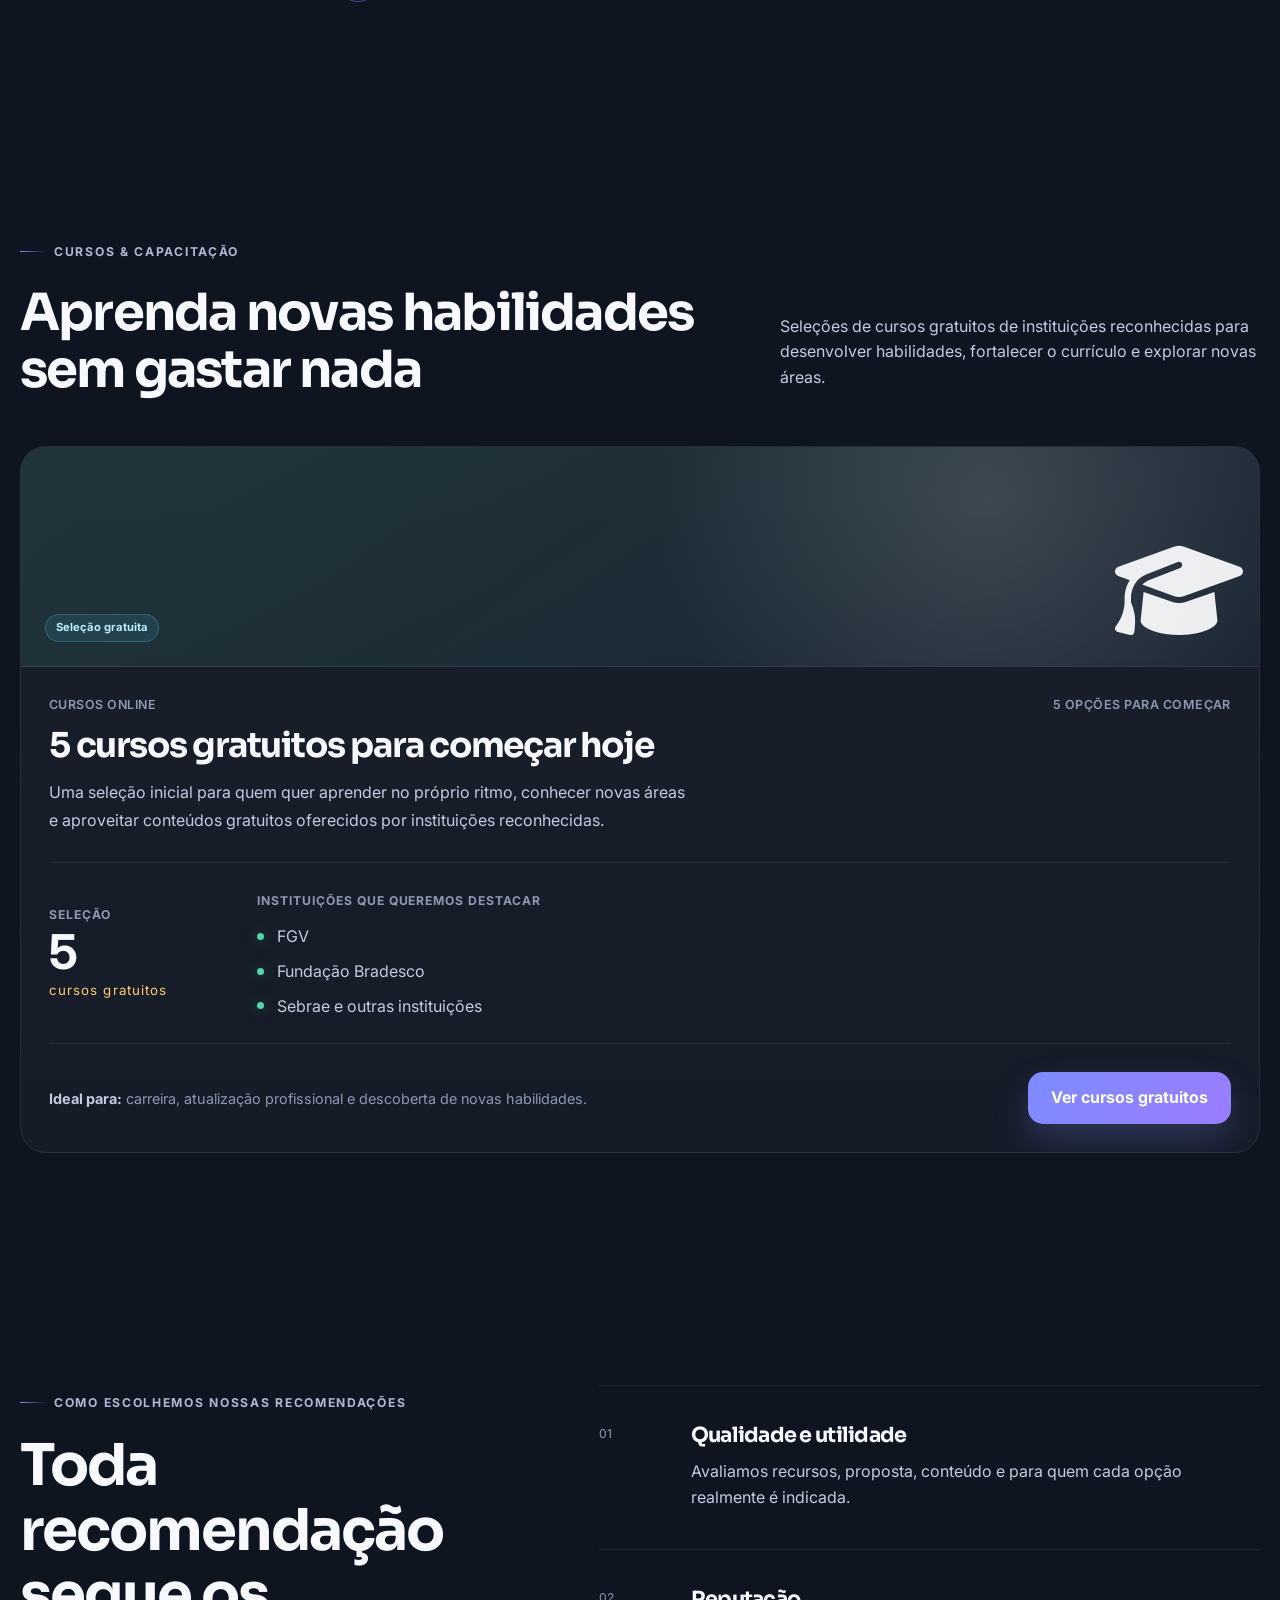
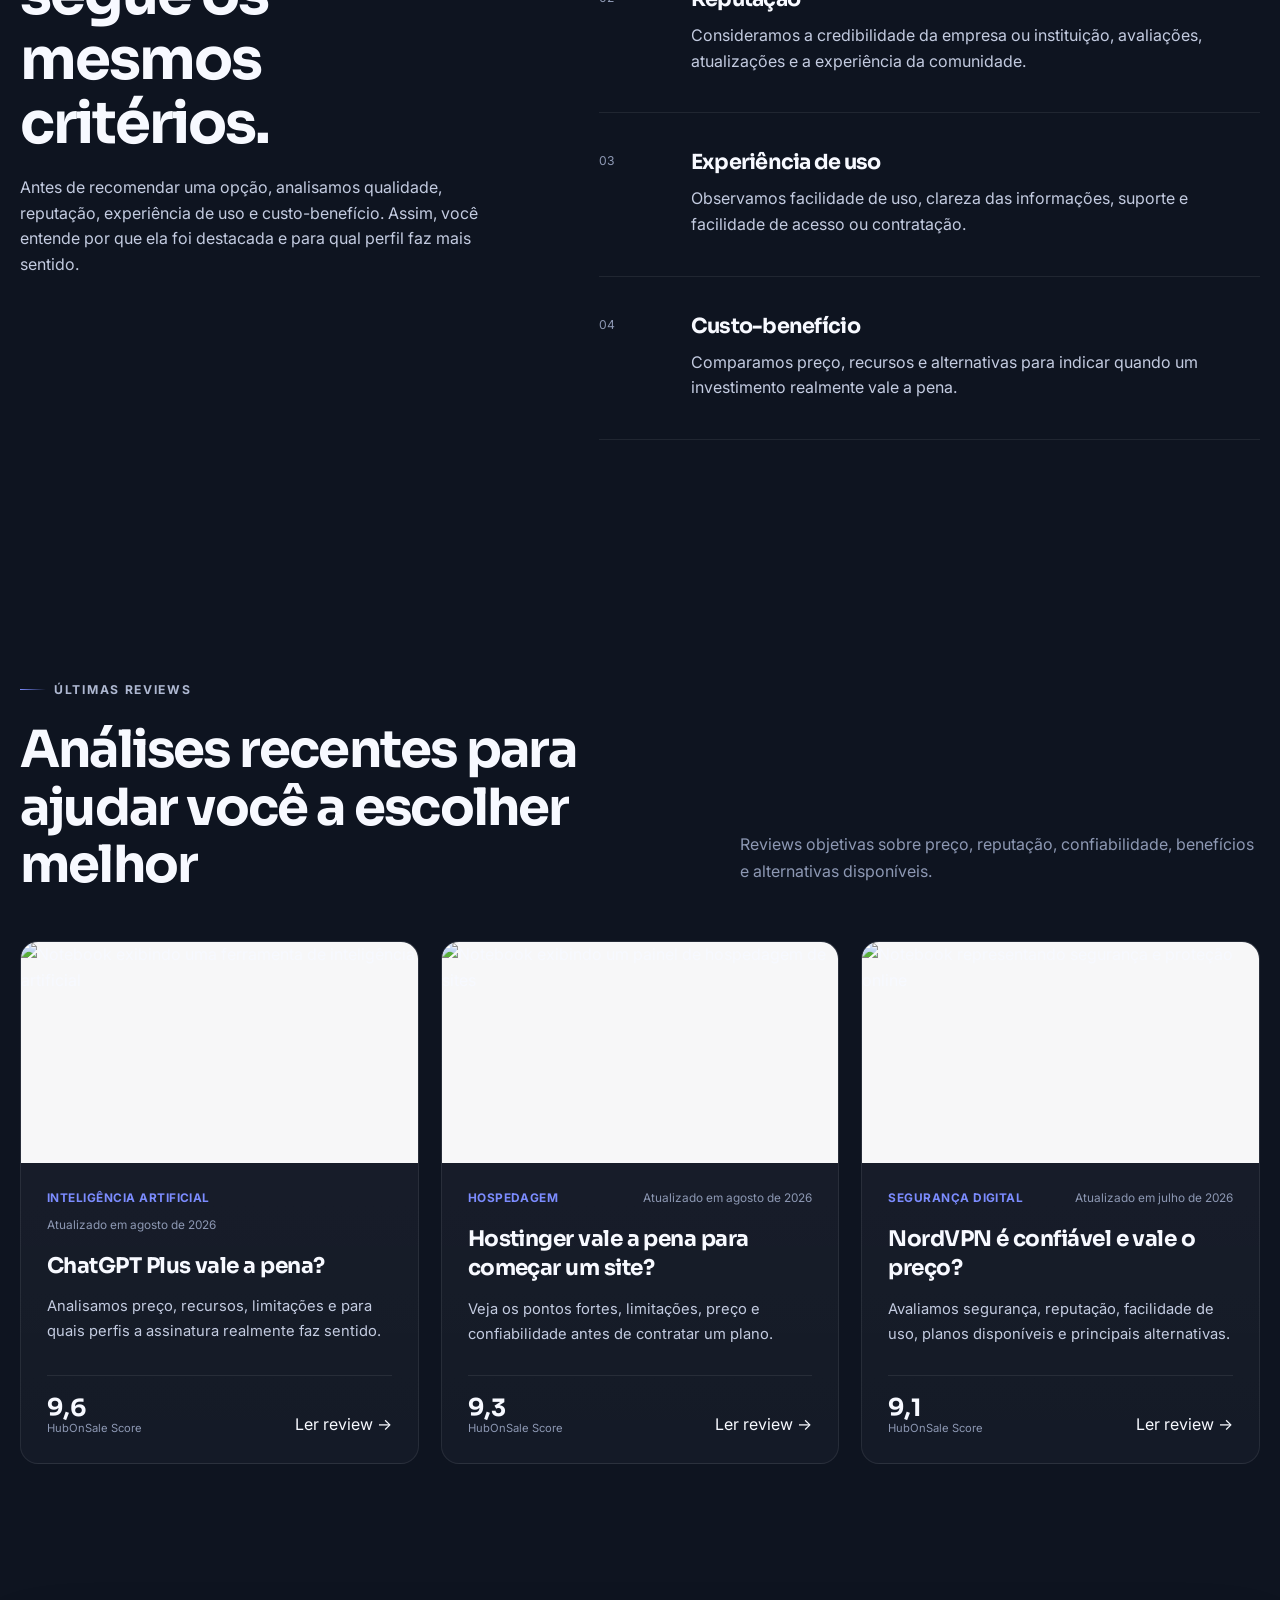
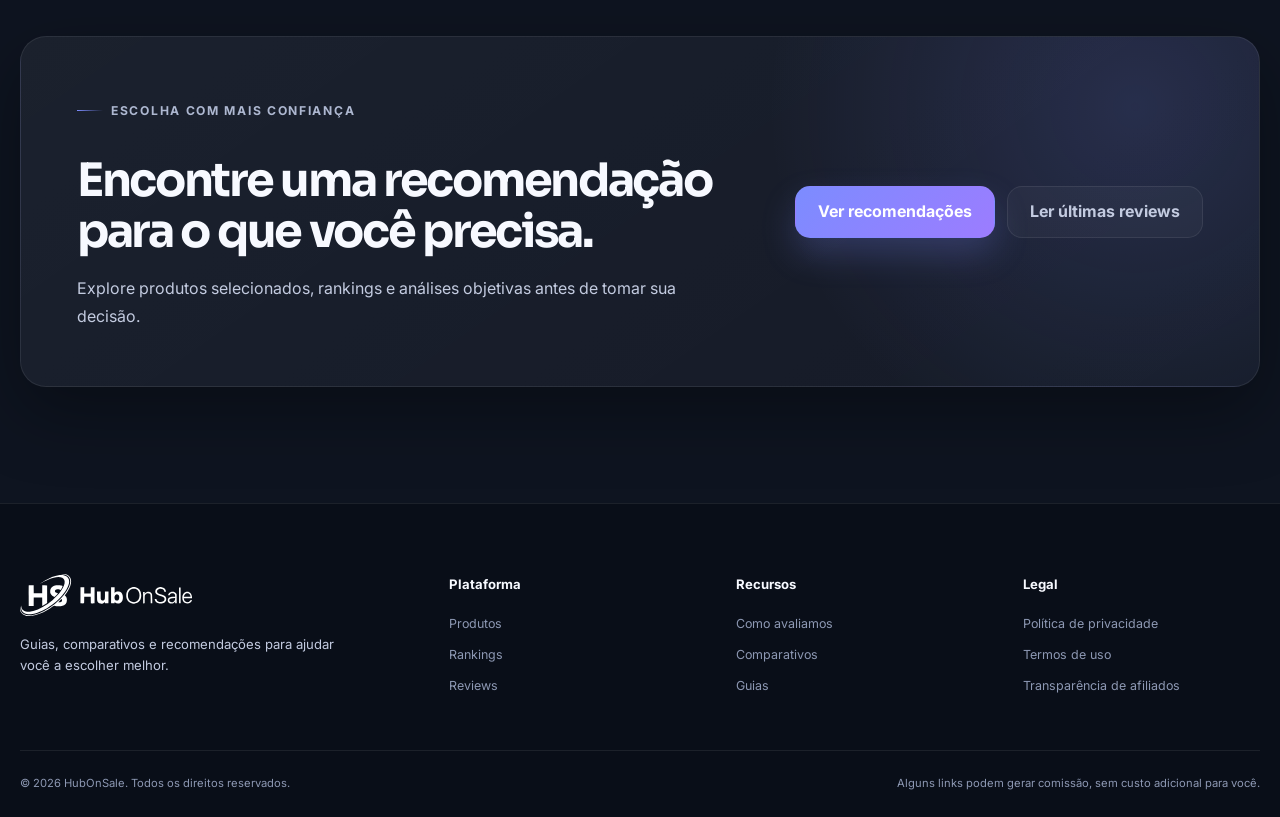
==== commit 53d1c540: "Add new HTML page for security cameras ranking, robots.txt, and sitemap.xml - Created 'melhores-came" ====
--- a/index.html
+++ b/index.html
@@ -7,6 +7,17 @@
   <meta name="theme-color" content="#0b0f19">
 
   <title>HubOnSale | Guias, comparativos, cursos e recomendações</title>
+  <link rel="canonical" href="https://hubonsale.com/">
+
+  <meta property="og:type" content="website">
+'
+    og += '  <meta property="og:title" content="HubOnSale | Guias, comparativos, cursos e recomendações">
+'
+    og += '  <meta property="og:description" content="Descubra, compare e escolha melhor com guias, rankings, cursos e análises independentes da HubOnSale.">
+'
+    og += '  <meta property="og:url" content="https://hubonsale.com/">
+'
+    og += '  <meta property="og:site_name" content="HubOnSale">
 
   <link rel="preconnect" href="https://fonts.googleapis.com">
   <link rel="preconnect" href="https://fonts.gstatic.com" crossorigin>
@@ -86,7 +97,7 @@
   <aside class="mobile-menu__panel" aria-label="Menu móvel">
 
     <div class="mobile-menu__header">
-      <a class="brand" href="index.html" aria-label="HubOnSale">
+      <a class="brand" href="index" aria-label="HubOnSale">
         <img
           src="img/brand/hubonsale-logo-white.svg"
           alt="HubOnSale"
@@ -242,8 +253,8 @@
         <article class="trust-item">
           <i class="fa-solid fa-shield-halved" aria-hidden="true"></i>
           <div>
-            <strong>Compra segura</strong>
-            <span>Links para Hotmart, Kiwify e plataformas oficiais.</span>
+            <strong>Links confiáveis</strong>
+            <span>Direcionamento para lojas, plataformas e sites oficiais.</span>
           </div>
         </article>
 
@@ -287,7 +298,7 @@
               <div class="editor-pick__content">
                 <div class="editor-pick__meta"><span>Design</span><span>Certificado</span></div>
                 <h3>Design Essentials</h3><p>Fundamentos de interface, identidade visual e processo criativo para projetos digitais.</p>
-                <div class="editor-pick__compact-footer"><div class="editor-pick__compact-score"><strong>9,4</strong><span>HubOnSale Score</span></div><a class="inline-link" href="#">Ler análise <span aria-hidden="true">→</span></a></div>
+                <div class="editor-pick__compact-footer"><div class="editor-pick__compact-score"><strong>9,4</strong><span>HubOnSale Score</span></div><span class="inline-link" aria-label="Conteúdo em preparação">Em breve</span></div>
               </div>
             </article>
             <article class="editor-pick editor-pick--compact">
@@ -295,7 +306,7 @@
               <div class="editor-pick__content">
                 <div class="editor-pick__meta"><span>Programação</span><span>Do zero ao projeto</span></div>
                 <h3>Dev Start Web</h3><p>Formação introdutória em HTML, CSS e JavaScript com projetos orientados.</p>
-                <div class="editor-pick__compact-footer"><div class="editor-pick__compact-score"><strong>9,5</strong><span>HubOnSale Score</span></div><a class="inline-link" href="#">Ler análise <span aria-hidden="true">→</span></a></div>
+                <div class="editor-pick__compact-footer"><div class="editor-pick__compact-score"><strong>9,5</strong><span>HubOnSale Score</span></div><span class="inline-link" aria-label="Conteúdo em preparação">Em breve</span></div>
               </div>
             </article>
           </div>
@@ -344,13 +355,13 @@
               </p>
 
               <span class="interest-card__link">
-                Ver ranking
-                <i class="fa-solid fa-arrow-right" aria-hidden="true"></i>
+                Em breve
+                <i class="fa-solid fa-clock" aria-hidden="true"></i>
               </span>
             </div>
           </a>
 
-          <a class="interest-card" href="#" aria-label="Ver ranking das melhores ferramentas de Inteligência Artificial">
+          <div class="interest-card" role="group" aria-label="Ver ranking das melhores ferramentas de Inteligência Artificial">
             <div class="interest-card__visual">
               <img
                 src="img/home/ia-automa.jpg"
@@ -372,13 +383,13 @@
               </p>
 
               <span class="interest-card__link">
-                Ver ranking
-                <i class="fa-solid fa-arrow-right" aria-hidden="true"></i>
+                Em breve
+                <i class="fa-solid fa-clock" aria-hidden="true"></i>
               </span>
             </div>
-          </a>
-
-          <a class="interest-card" href="#" aria-label="Ver ranking das melhores hospedagens para sites">
+          </div>
+
+          <div class="interest-card" role="group" aria-label="Ver ranking das melhores hospedagens para sites">
             <div class="interest-card__visual">
               <img
                 src="https://picsum.photos/id/180/400/250"
@@ -400,13 +411,13 @@
               </p>
 
               <span class="interest-card__link">
-                Ver ranking
-                <i class="fa-solid fa-arrow-right" aria-hidden="true"></i>
+                Em breve
+                <i class="fa-solid fa-clock" aria-hidden="true"></i>
               </span>
             </div>
-          </a>
-
-          <a class="interest-card" href="#" aria-label="Ver ranking dos melhores dispositivos para casa inteligente">
+          </div>
+
+          <div class="interest-card" role="group" aria-label="Ver ranking dos melhores dispositivos para casa inteligente">
             <div class="interest-card__visual">
               <img
                 src="https://picsum.photos/id/96/400/250"
@@ -428,11 +439,11 @@
               </p>
 
               <span class="interest-card__link">
-                Ver ranking
-                <i class="fa-solid fa-arrow-right" aria-hidden="true"></i>
+                Em breve
+                <i class="fa-solid fa-clock" aria-hidden="true"></i>
               </span>
             </div>
-          </a>
+          </div>
 
         </div>
 
@@ -779,7 +790,7 @@
       <div>
         <strong>Legal</strong>
         <a href="/politica-de-privacidade">Política de privacidade</a>
-        <a href="/termos-de-uso.html">Termos de uso</a>
+        <a href="/termos-de-uso">Termos de uso</a>
         <a href="/transparencia-afiliados">Transparência de afiliados</a>
       </div>
     </div>
